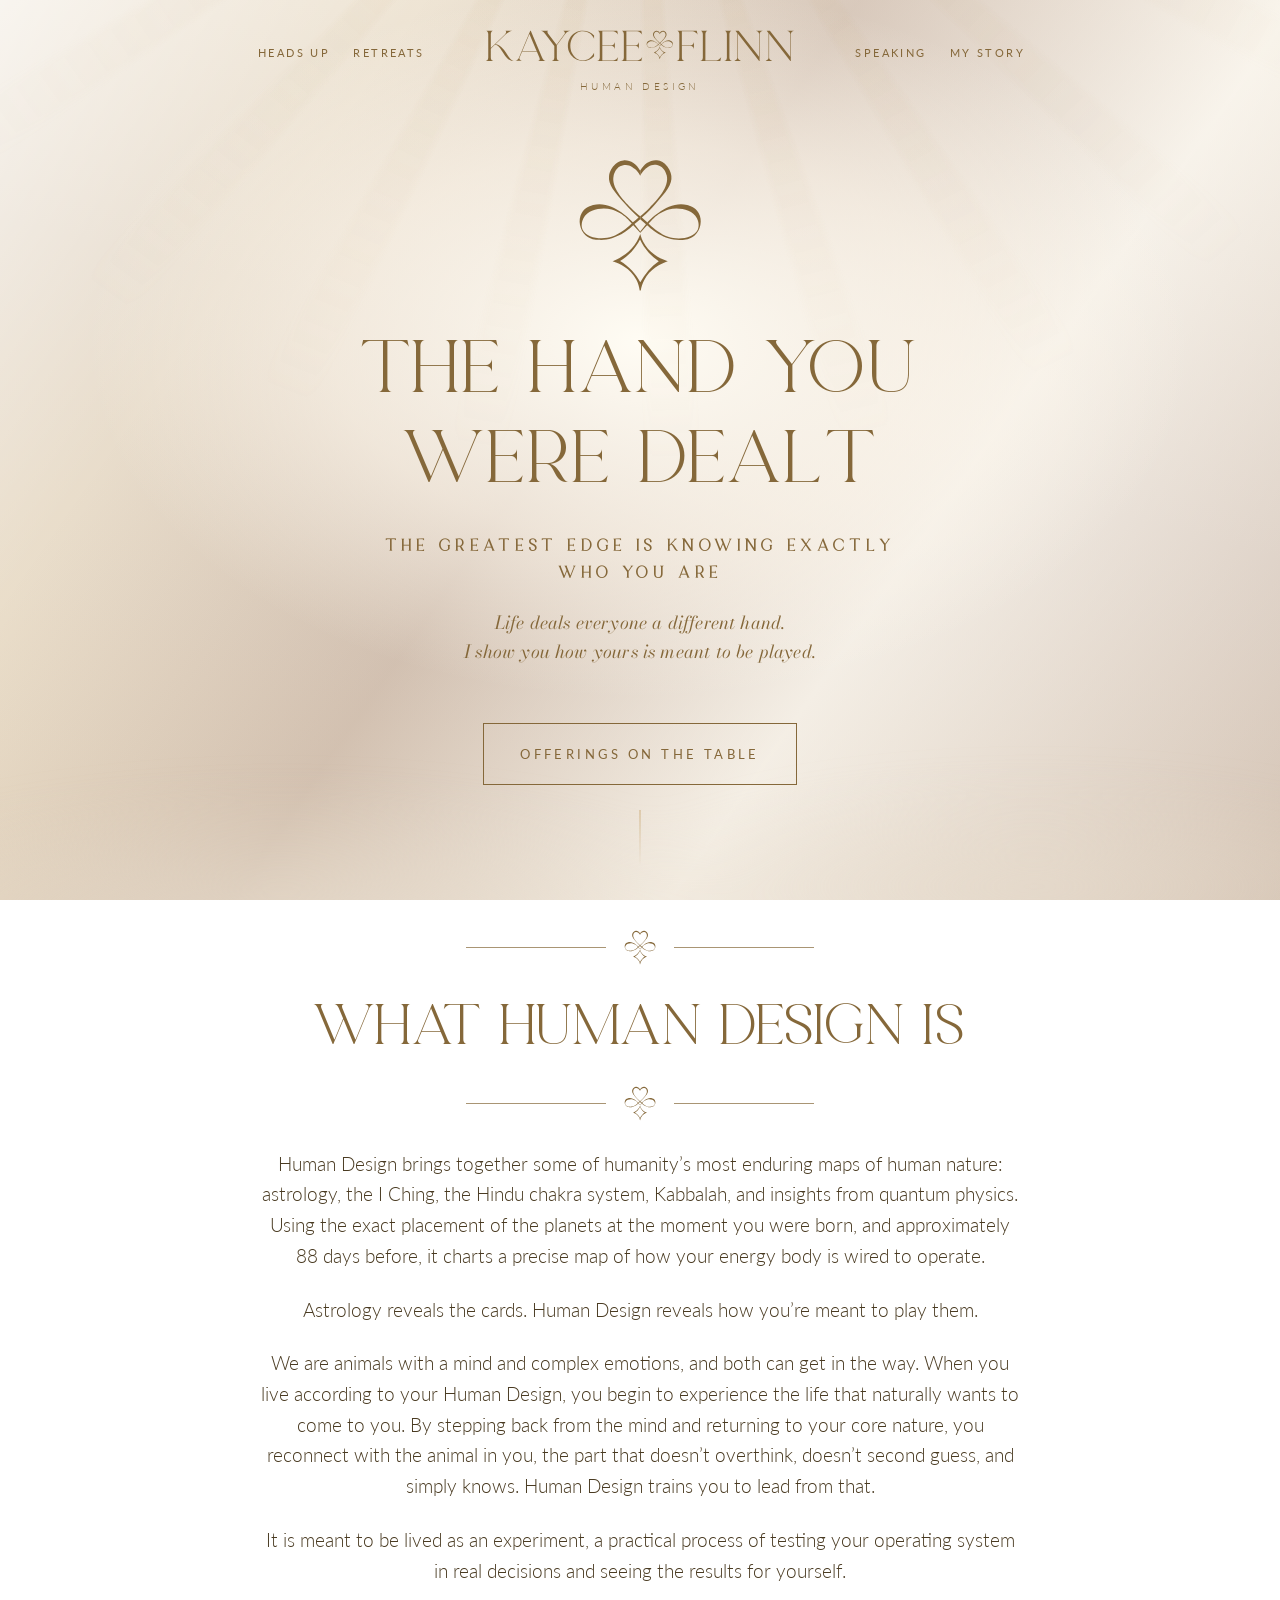
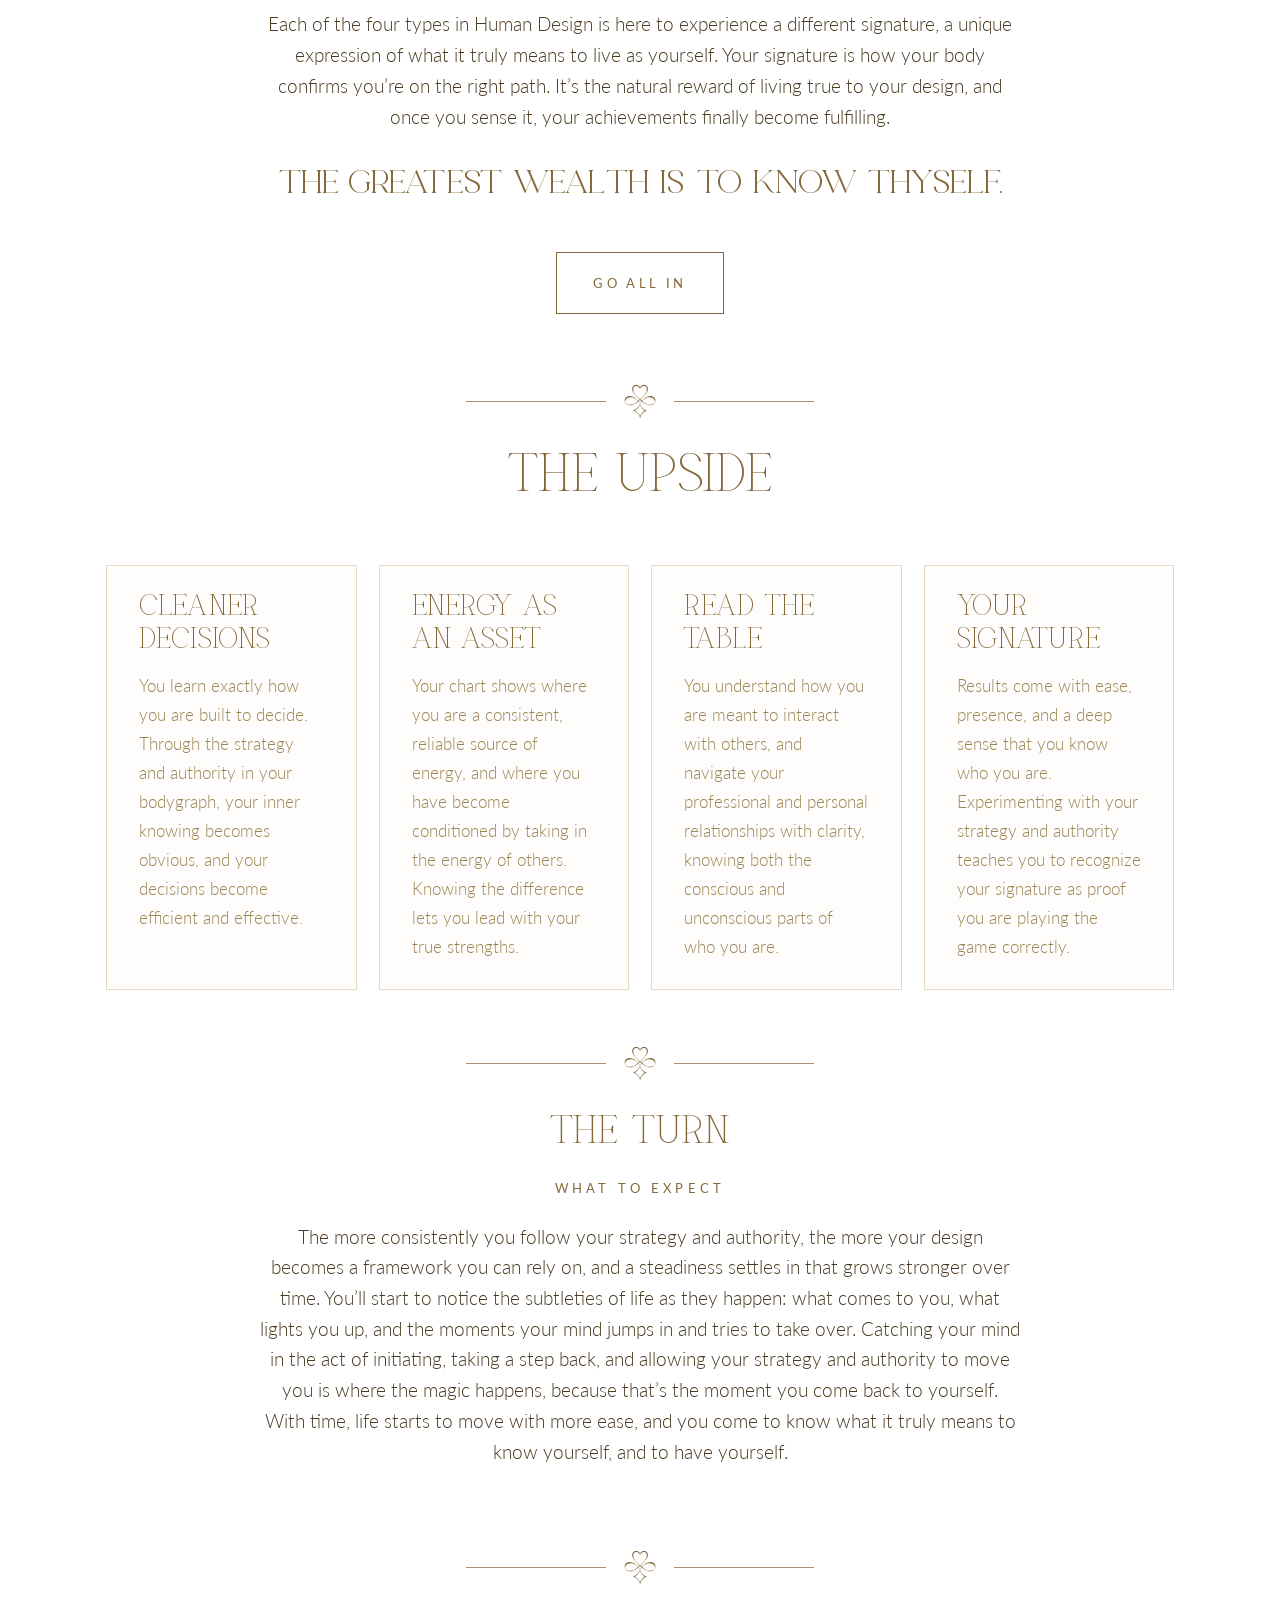
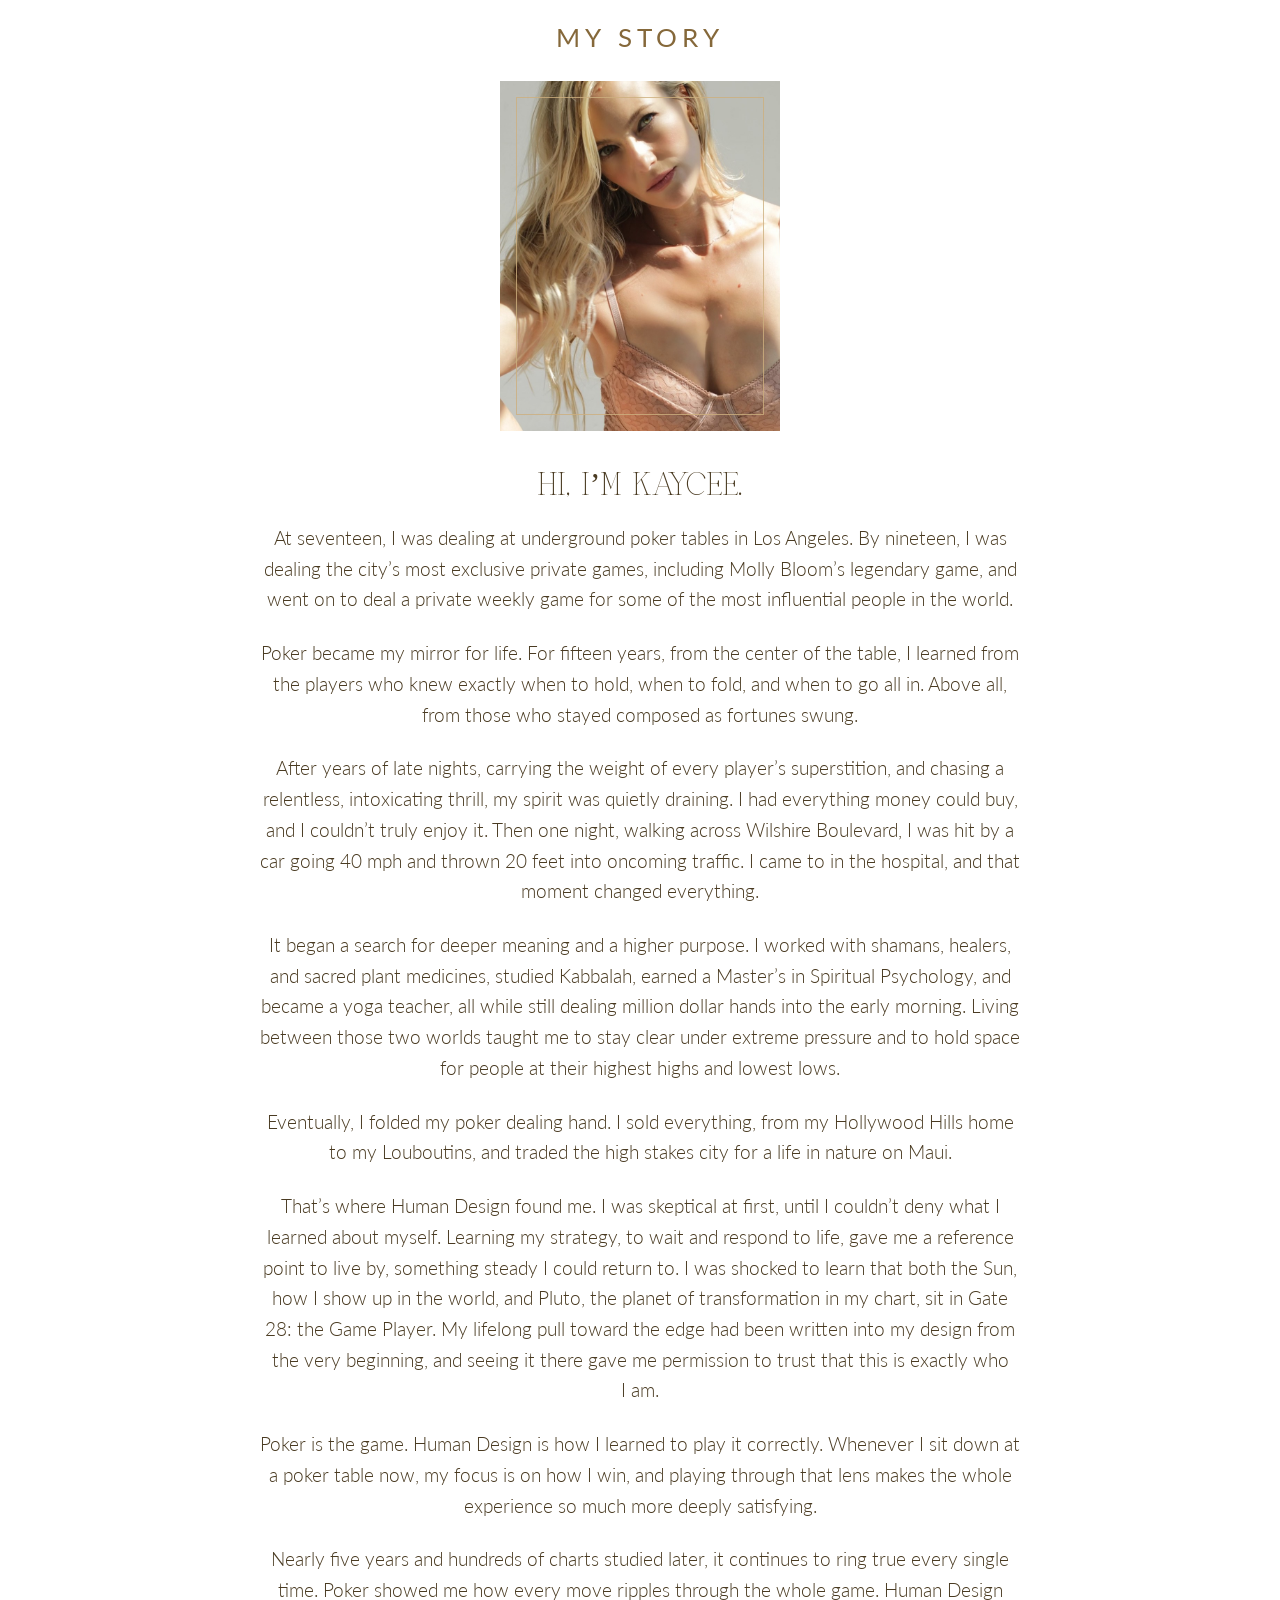
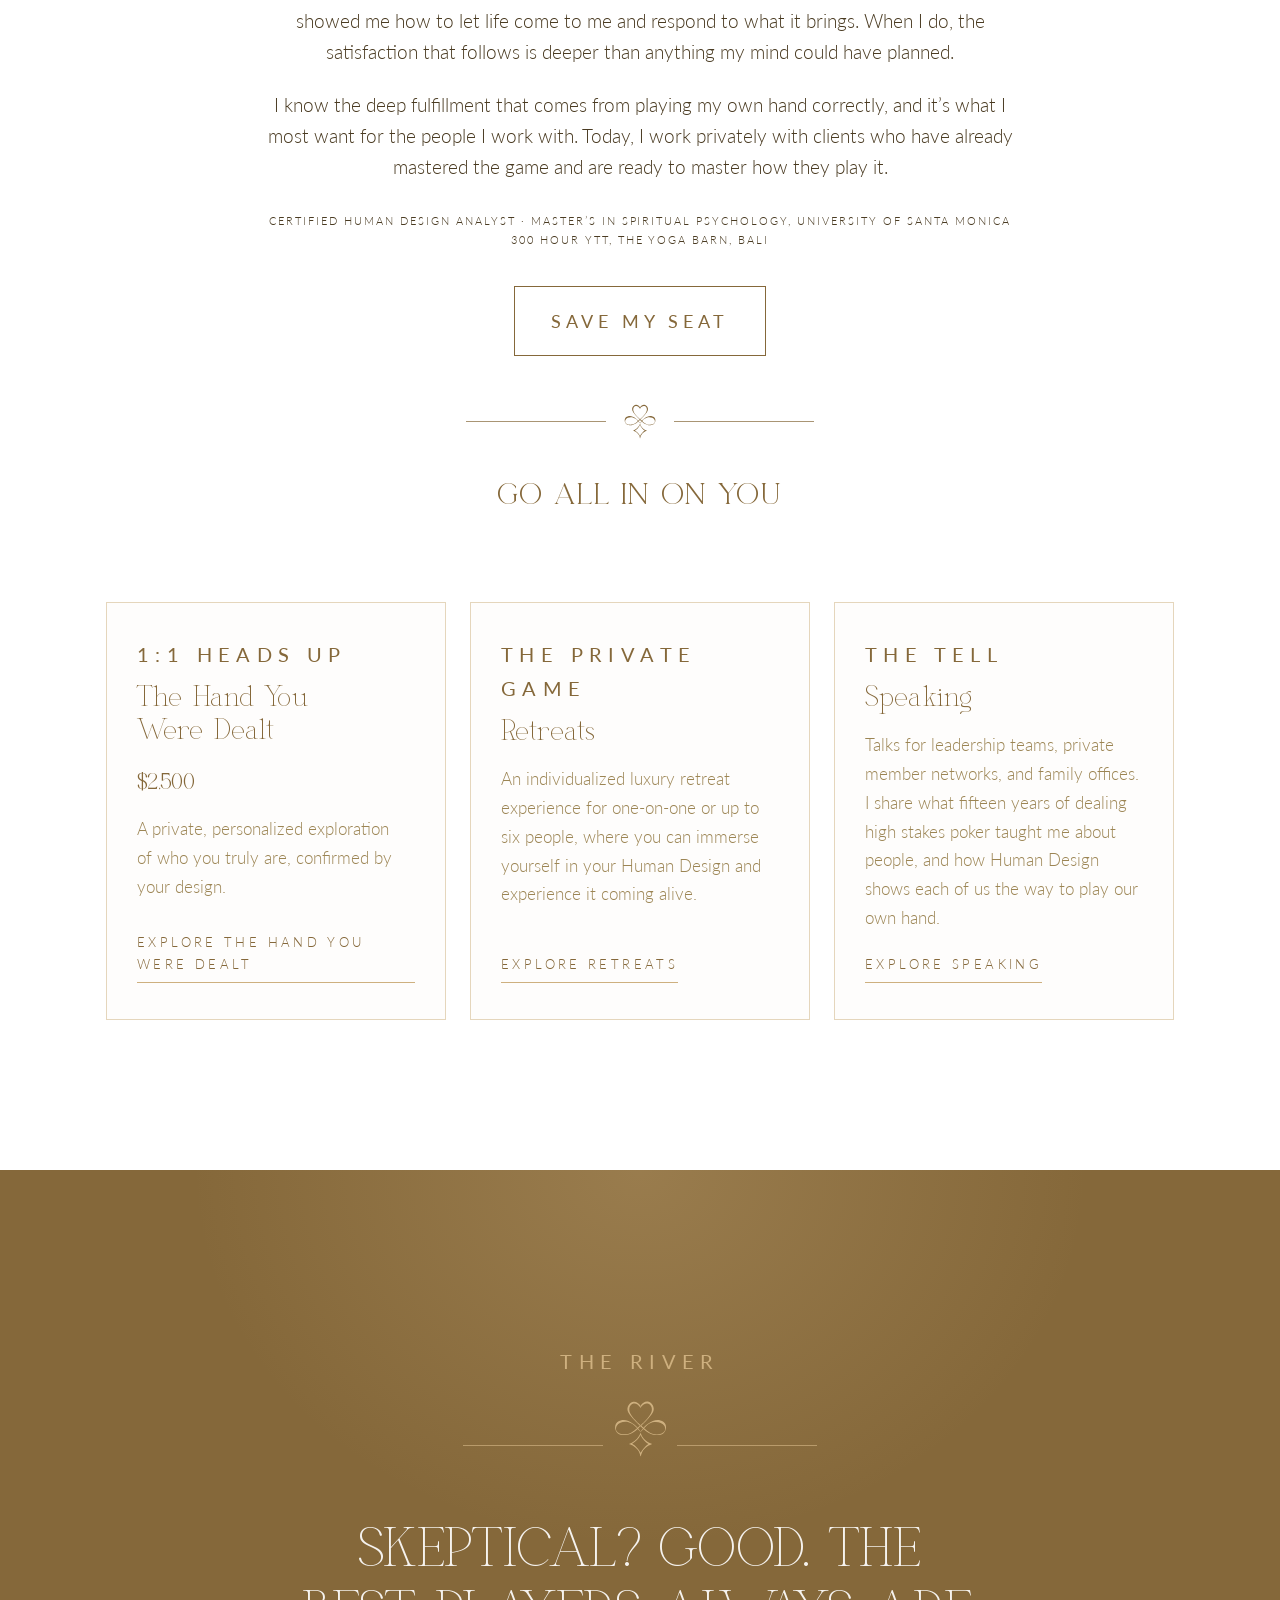
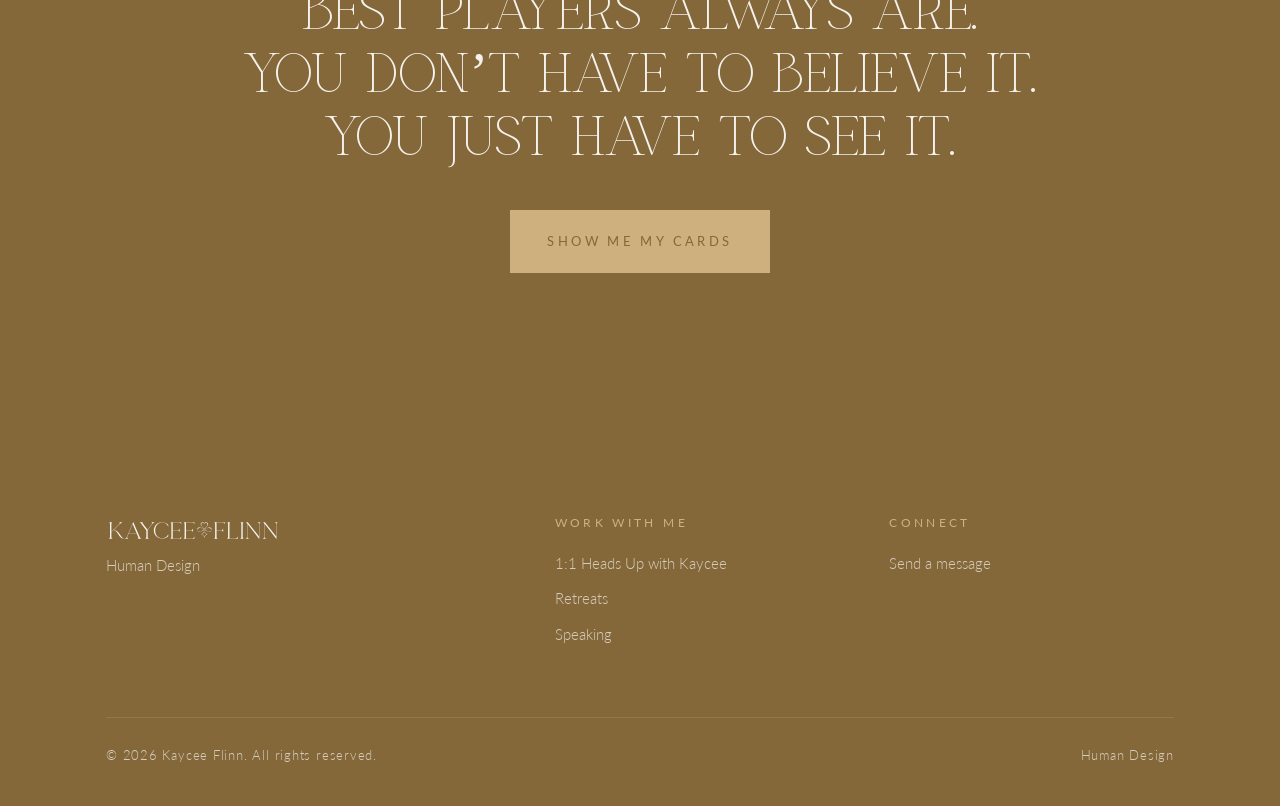
==== index.html @ 3d635aa8 "Change link preview image to beige-gold.jpg Co-Authored-By: Claude Sonnet 5 <noreply@anthropic.com>" ====
<!doctype html>
<html lang="en" class="no-js">
<head>
  <meta charset="utf-8">
  <meta name="viewport" content="width=device-width, initial-scale=1">
  <title>Kaycee Flinn | Human Design</title>
  <meta name="description" content="Fifteen years dealing the highest stakes poker games in the world. Now Kaycee Flinn shows leaders, through Human Design, how they are built to make the decisions that truly fulfill them.">
  <meta property="og:title" content="Kaycee Flinn — Human Design">
  <meta property="og:description" content="Are you ready to learn the hand you’ve been playing blind?">
  <meta property="og:image" content="assets/img/beige-gold.jpg">
  <link rel="icon" href="assets/logo/favicon.svg" type="image/svg+xml">
  <link rel="preconnect" href="https://fonts.googleapis.com">
  <link rel="preconnect" href="https://fonts.gstatic.com" crossorigin>
  <link href="https://fonts.googleapis.com/css2?family=Lato:wght@300;400&family=Bodoni+Moda:ital,wght@1,400..500&display=swap" rel="stylesheet">
  <link rel="stylesheet" href="assets/styles.css">
</head>
<body>

<header class="site-header">
  <div class="wrap">
    <nav class="nav-split left" aria-label="Main">
      <a href="all-in.html">Heads Up</a>
      <a href="retreats.html">Retreats</a>
    </nav>
    <a class="brand" href="index.html" aria-label="Kaycee Flinn — home"><span class="brand-mark" aria-hidden="true"></span><span class="brand-tagline">Human Design</span></a>
    <nav class="nav-split right" aria-label="Secondary">
      <a href="speaking.html">Speaking</a>
      <a href="index.html#about">My Story</a>
    </nav>
    <button class="menu-toggle" aria-label="Menu" aria-expanded="false"><span></span><span></span></button>
    <nav class="mobile-nav" aria-label="Mobile">
      <a href="all-in.html">Heads Up</a>
      <a href="retreats.html">Retreats</a>
      <a href="speaking.html">Speaking</a>
      <a href="index.html#about">My Story</a>
    </nav>
  </div>
</header>

<main>

  <!-- HERO -->
  <section class="hero" aria-label="Introduction">
    <div class="hero-inner">
      <span class="icon-mark" aria-hidden="true" style="margin-top:62px"></span>
      <h1 style="font-size:clamp(38px, 5.8vw, 82px)"><span class="all-in">THE HAND YOU WERE DEALT</span></h1>
      <span class="eyebrow" style="font-size:16px">The Greatest Edge Is Knowing Exactly<br>Who You Are</span>
      <p class="lead" style="font-size:clamp(18px, 1.4vw, 21px)">Life deals everyone a different hand.<br>I show you how yours is meant to be played.</p>
      <div class="btn-row" style="justify-content:center">
        <a class="btn ghost" href="#work-with-me">Offerings on the Table</a>
      </div>
    </div>
    <div class="scroll-cue" aria-hidden="true"></div>
  </section>

  <!-- WHAT HUMAN DESIGN IS -->
  <section class="section" style="padding-top:30px;padding-bottom:30px">
    <div class="wrap center">
      <div class="narrow reveal">
        <div class="ornament"><span class="icon-mark" aria-hidden="true"></span></div>
        <h2 style="font-family:var(--font-logo);color:var(--gold-deep);text-transform:uppercase">What Human Design Is</h2>
        <div class="ornament ornament-wide" style="margin:28px auto"><span class="icon-mark" aria-hidden="true"></span></div>
        <p class="lead" style="color:#4a3b22">Human Design brings together some of humanity’s most enduring maps of human nature: astrology, the I Ching, the Hindu chakra system, Kabbalah, and insights from quantum physics. Using the exact placement of the planets at the moment you were born, and approximately 88 days before, it charts a precise map of how your energy body is wired to operate.</p>
        <p class="lead" style="color:#4a3b22">Astrology reveals the cards. Human Design reveals how you’re meant to play them.</p>
        <p class="lead" style="color:#4a3b22">We are animals with a mind and complex emotions, and both can get in the way. When you live according to your Human Design, you begin to experience the life that naturally wants to come to you. By stepping back from the mind and returning to your core nature, you reconnect with the animal in you, the part that doesn’t overthink, doesn’t second guess, and simply knows. Human Design trains you to lead from that.</p>
        <p class="lead" style="color:#4a3b22">It is meant to be lived as an experiment, a practical process of testing your operating system in real decisions and seeing the results for yourself.</p>
        <p class="lead" style="color:#4a3b22">Each of the four types in Human Design is here to experience a different signature, a unique expression of what it truly means to live as yourself. Your signature is how your body confirms you’re on the right path. It’s the natural reward of living true to your design, and once you sense it, your achievements finally become fulfilling.</p>
        <p style="font-family:var(--font-logo);color:var(--gold-deep);text-transform:uppercase;font-size:clamp(22px, 2.6vw, 34px)">The greatest wealth is to know Thyself.</p>
        <div class="btn-row" style="justify-content:center"><a class="btn" href="contact.html" data-book style="background:transparent;border-color:var(--gold-deep);color:var(--gold-deep)">GO ALL IN</a></div>
      </div>
    </div>
  </section>

  <!-- WHAT CHANGES -->
  <section class="section" style="padding-top:40px;padding-bottom:30px">
    <div class="wrap">
      <div class="center">
        <div class="narrow reveal">
          <div class="ornament ornament-wide"><span class="icon-mark" aria-hidden="true"></span></div>
          <h2 style="text-transform:uppercase;font-size:clamp(36px, 4.2vw, 58px)">The upside</h2>
        </div>
      </div>

      <div class="cards">
        <article class="card reveal">
          <h3>Cleaner decisions</h3>
          <p>You learn exactly how you are built to decide. Through the strategy and authority in your bodygraph, your inner knowing becomes obvious, and your decisions become efficient and effective.</p>
        </article>
        <article class="card reveal d1">
          <h3>Energy as an asset</h3>
          <p>Your chart shows where you are a consistent, reliable source of energy, and where you have become conditioned by taking in the energy of others. Knowing the difference lets you lead with your true strengths.</p>
        </article>
        <article class="card reveal d2">
          <h3>Read the table</h3>
          <p>You understand how you are meant to interact with others, and navigate your professional and personal relationships with clarity, knowing both the conscious and unconscious parts of who you are.</p>
        </article>
        <article class="card reveal d3">
          <h3>Your signature</h3>
          <p>Results come with ease, presence, and a deep sense that you know who you are. Experimenting with your strategy and authority teaches you to recognize your signature as proof you are playing the game correctly.</p>
        </article>
      </div>

      <div class="wrap center" style="margin-top:56px">
        <div class="narrow reveal">
          <div class="ornament"><span class="icon-mark" aria-hidden="true"></span></div>
          <h2 style="text-transform:uppercase;font-size:clamp(28px, 3.2vw, 44px)">The Turn</h2>
          <span class="eyebrow" style="display:block;font-size:13px">What to expect</span>
          <p class="lead" style="color:#4a3b22">The more consistently you follow your strategy and authority, the more your design becomes a framework you can rely on, and a steadiness settles in that grows stronger over time. You’ll start to notice the subtleties of life as they happen: what comes to you, what lights you up, and the moments your mind jumps in and tries to take over. Catching your mind in the act of initiating, taking a step back, and allowing your strategy and authority to move you is where the magic happens, because that’s the moment you come back to yourself. With time, life starts to move with more ease, and you come to know what it truly means to know yourself, and to have yourself.</p>
        </div>
      </div>
    </div>
  </section>

  <!-- MY STORY -->
  <section class="section" id="about" style="padding-top:30px;padding-bottom:0">
    <div class="wrap">
      <div class="center reveal">
        <div class="ornament"><span class="icon-mark" aria-hidden="true"></span></div>
        <span class="eyebrow">My story</span>
      </div>
    </div>
    <div class="wrap center">
      <figure class="frame portrait outline reveal" style="max-width:280px;margin:0 auto 40px">
        <img src="assets/img/kaycee-photo.jpg" alt="Kaycee Flinn" loading="lazy" style="object-position:50% 45%">
      </figure>
      <div class="narrow reveal d1" style="margin:0 auto">
        <h2 style="text-transform:uppercase;font-size:clamp(22px, 2.6vw, 32px)">Hi, I’m Kaycee.</h2>
        <p class="lead">At seventeen, I was dealing at underground poker tables in Los Angeles. By nineteen, I was dealing the city’s most exclusive private games, including Molly Bloom’s legendary game, and went on to deal a private weekly game for some of the most influential people in the world.</p>
        <p>Poker became my mirror for life. For fifteen years, from the center of the table, I learned from the players who knew exactly when to hold, when to fold, and when to go all in. Above all, from those who stayed composed as fortunes swung.</p>
        <p>After years of late nights, carrying the weight of every player’s superstition, and chasing a relentless, intoxicating thrill, my spirit was quietly draining. I had everything money could buy, and I couldn’t truly enjoy it. Then one night, walking across Wilshire Boulevard, I was hit by a car going 40 mph and thrown 20 feet into oncoming traffic. I came to in the hospital, and that moment changed everything.</p>
        <p>It began a search for deeper meaning and a higher purpose. I worked with shamans, healers, and sacred plant medicines, studied Kabbalah, earned a Master’s in Spiritual Psychology, and became a yoga teacher, all while still dealing million dollar hands into the early morning. Living between those two worlds taught me to stay clear under extreme pressure and to hold space for people at their highest highs and lowest lows.</p>
        <p>Eventually, I folded my poker dealing hand. I sold everything, from my Hollywood Hills home to my Louboutins, and traded the high stakes city for a life in nature on Maui.</p>
        <p>That’s where Human Design found me. I was skeptical at first, until I couldn’t deny what I learned about myself. Learning my strategy, to wait and respond to life, gave me a reference point to live by, something steady I could return to. I was shocked to learn that both the Sun, how I show up in the world, and Pluto, the planet of transformation in my chart, sit in Gate 28: the Game Player. My lifelong pull toward the edge had been written into my design from the very beginning, and seeing it there gave me permission to trust that this is exactly who I am.</p>
        <p>Poker is the game. Human Design is how I learned to play it correctly. Whenever I sit down at a poker table now, my focus is on how I win, and playing through that lens makes the whole experience so much more deeply satisfying.</p>
        <p>Nearly five years and hundreds of charts studied later, it continues to ring true every single time. Poker showed me how every move ripples through the whole game. Human Design showed me how to let life come to me and respond to what it brings. When I do, the satisfaction that follows is deeper than anything my mind could have planned.</p>
        <p>I know the deep fulfillment that comes from playing my own hand correctly, and it’s what I most want for the people I work with. Today, I work privately with clients who have already mastered the game and are ready to master how they play it.</p>
        <p class="credentials">Certified Human Design Analyst · Master’s in Spiritual Psychology, University of Santa Monica<br>300 Hour YTT, The Yoga Barn, Bali</p>
        <div class="btn-row"><a class="btn ghost" href="all-in.html#investment" style="font-size:18px">SAVE MY SEAT</a></div>
      </div>
    </div>
  </section>

  <!-- OFFERS -->
  <section class="section" id="work-with-me" style="padding-top:48px">
    <div class="wrap center">
      <div class="narrow reveal">
        <div class="ornament"><span class="icon-mark" aria-hidden="true"></span></div>
        <span class="eyebrow" style="font-size:30px;font-weight:400;font-family:var(--font-logo);letter-spacing:.04em">Go all in on you</span>
      </div>
      <div class="offers" style="text-align:left">
        <a class="offer reveal" href="all-in.html">
          <div class="offer-body">
            <span class="eyebrow">1:1 Heads Up</span>
            <h3>The Hand You Were Dealt</h3>
            <span style="display:block;margin-bottom:14px;font-family:var(--font-logo);font-size:22px;color:var(--gold-deep)">$2,500</span>
            <p style="margin-bottom:14px">A private, personalized exploration of who you truly are, confirmed by your design.</p>
            <span class="text-link">Explore The Hand You Were Dealt</span>
          </div>
        </a>
        <a class="offer reveal d1" href="retreats.html">
          <div class="offer-body">
            <span class="eyebrow">The Private Game</span>
            <h3>Retreats</h3>
            <p>An individualized luxury retreat experience for one-on-one or up to six people, where you can immerse yourself in your Human Design and experience it coming alive.</p>
            <span class="text-link">Explore Retreats</span>
          </div>
        </a>
        <a class="offer reveal d2" href="speaking.html">
          <div class="offer-body">
            <span class="eyebrow">The Tell</span>
            <h3>Speaking</h3>
            <p>Talks for leadership teams, private member networks, and family offices. I share what fifteen years of dealing high stakes poker taught me about people, and how Human Design shows each of us the way to play our own hand.</p>
            <span class="text-link">Explore Speaking</span>
          </div>
        </a>
      </div>
    </div>
  </section>

  <!-- FINAL CTA -->
  <section class="final-cta on-dark">
    <div class="wrap">
      <span class="eyebrow" style="display:block;font-size:20px;margin-top:-16px">The River</span>
      <div class="ornament" style="margin-top:20px;gap:10px;color:var(--gold)"><span class="icon-mark" aria-hidden="true"></span></div>
      <h2 style="text-transform:uppercase">Skeptical? Good. The best players always are.<br>You don’t have to believe it. You just have to see it.</h2>
      <div class="btn-row"><a class="btn gold" href="contact.html" data-book>SHOW ME MY CARDS</a></div>
    </div>
  </section>

</main>

<footer class="site-footer">
  <div class="wrap">
    <div class="footer-top">
      <div class="footer-brand">
        <img src="assets/logo/horizontal-ivory.svg" alt="Kaycee Flinn">
        <p>Human Design</p>
      </div>
      <div>
        <h4>Work with me</h4>
        <ul>
          <li><a href="all-in.html">1:1 Heads Up with Kaycee</a></li>
          <li><a href="retreats.html">Retreats</a></li>
          <li><a href="speaking.html">Speaking</a></li>
        </ul>
      </div>
      <div>
        <h4>Connect</h4>
        <ul>
          <li><a href="contact.html#enquire">Send a message</a></li>
        </ul>
      </div>
    </div>
    <div class="footer-bottom">
      <span>© <span data-year>2026</span> Kaycee Flinn. All rights reserved.</span>
      <span>Human Design</span>
    </div>
  </div>
</footer>

<script src="assets/main.js"></script>
</body>
</html>
---- assets/styles.css ----
/* ==========================================================================
   Kaycee Flinn — Human Design
   Brand: Visual Branding 2026 (Legacy Creative)
   ========================================================================== */

@font-face {
  font-family: "Triklen Care";
  src: url("fonts/TriklenCare.ttf") format("truetype");
  font-display: swap;
}
@font-face {
  font-family: "Qariga";
  src: url("fonts/Qariga.ttf") format("truetype");
  font-display: swap;
}


:root {
  /* Brand palette */
  --burgundy: #85683a;
  --burgundy-soft: #a08750;
  --cloud: #fefdfc;
  --ivory: #f5f2ee;
  --beige: #e7dccd;
  --gold: #ceb07f;
  --gold-deep: #85683a; /* darker gold for text on light grounds (contrast) */
  --ink: #85683a;       /* gold, used for all default body text */
  --ink-soft: #9c8554;

  --font-display: "Qariga", "Cormorant Garamond", Georgia, serif;
  --font-logo: "Triklen Care", "Cormorant Garamond", Georgia, serif;
  --font-body: "Gill Sans", "Gill Sans MT", "Lato", "Helvetica Neue", Arial, sans-serif;

  --max: 1180px;
  --gutter: clamp(20px, 5vw, 56px);
  --section: clamp(80px, 12vw, 150px);
  --ease: cubic-bezier(.22, .61, .36, 1);
}

*, *::before, *::after { box-sizing: border-box; }
html { scroll-behavior: smooth; }
section[id] { scroll-margin-top: 70px; }
body {
  margin: 0;
  background:
    linear-gradient(125deg, rgba(255,255,255,.65) 0%, rgba(255,255,255,0) 22%, rgba(66,15,21,.14) 45%, rgba(255,255,255,.5) 68%, rgba(66,15,21,.12) 100%),
    linear-gradient(195deg, #f4ebda 0%, var(--beige) 45%, #ecdfc8 100%);
  background-attachment: fixed;
  color: var(--ink);
  font-family: var(--font-body);
  font-size: clamp(17px, 1.15vw, 19px);
  line-height: 1.7;
  font-weight: 300;
  -webkit-font-smoothing: antialiased;
  text-rendering: optimizeLegibility;
}
img, svg { display: block; max-width: 100%; }
a { color: inherit; }
::selection { background: var(--gold); color: var(--burgundy); }

/* ---------- Type ---------- */
h1, h2, h3 {
  font-family: var(--font-display);
  font-weight: 400;
  line-height: 1.12;
  margin: 0 0 .5em;
  letter-spacing: .005em;
  text-wrap: balance;
}
h1 { font-size: clamp(42px, 6.4vw, 92px); }
h2 { font-size: clamp(34px, 4.4vw, 62px); }
h3 { font-size: clamp(25px, 2.3vw, 32px); }
p { margin: 0 0 1.2em; text-wrap: pretty; }
.lead { font-size: clamp(19px, 1.5vw, 23px); line-height: 1.6; color: var(--ink-soft); }
.eyebrow {
  display: inline-block;
  font-family: var(--font-body);
  font-weight: 400;
  font-size: 13px;
  letter-spacing: .32em;
  text-transform: uppercase;
  color: var(--gold-deep);
  margin-bottom: 22px;
}
.on-dark .eyebrow { color: var(--gold); }
.hero .eyebrow-sub { display: block; font-size: 10px; letter-spacing: .28em; margin: -24px 0 26px; }
em.gold, .gold-text { color: var(--gold-deep); font-style: normal; }
.on-dark em.gold { color: var(--gold); }

/* ---------- Layout ---------- */
.wrap { width: 100%; max-width: var(--max); margin: 0 auto; padding: 0 var(--gutter); }
.narrow { max-width: 760px; }
.section { padding: var(--section) 0; position: relative; }
.center { text-align: center; }
.center .narrow { margin-left: auto; margin-right: auto; }
.bg-ivory { background: linear-gradient(125deg, rgba(255,255,255,.65) 0%, rgba(255,255,255,0) 22%, rgba(66,15,21,.14) 45%, rgba(255,255,255,.5) 68%, rgba(66,15,21,.12) 100%), var(--ivory); }
.bg-beige { background: linear-gradient(125deg, rgba(255,255,255,.65) 0%, rgba(255,255,255,0) 22%, rgba(66,15,21,.14) 45%, rgba(255,255,255,.5) 68%, rgba(66,15,21,.12) 100%), var(--beige); }
.bg-burgundy { background: linear-gradient(125deg, rgba(255,255,255,.16) 0%, rgba(255,255,255,0) 22%, rgba(0,0,0,.24) 45%, rgba(255,255,255,.12) 68%, rgba(0,0,0,.2) 100%), var(--burgundy); color: var(--ivory); }
.on-dark .lead, .bg-burgundy .lead { color: rgba(245, 242, 238, .78); }

.split { display: grid; grid-template-columns: 1fr 1fr; gap: clamp(40px, 7vw, 110px); align-items: center; }
.split.reverse > :first-child { order: 2; }
@media (max-width: 860px) {
  .split { grid-template-columns: 1fr; }
  .split.reverse > :first-child { order: 0; }
}

/* ---------- Ornaments ---------- */
.ornament { display: flex; align-items: center; justify-content: center; gap: 18px; color: var(--gold-deep); margin: 0 auto 30px; }
.ornament::before, .ornament::after { content: ""; height: 1px; width: 140px; background: currentColor; opacity: .7; }
.ornament-wide::before, .ornament-wide::after { width: 140px; }
.ornament img, .ornament svg { width: 26px; height: auto; }
.ornament .icon-mark { margin-left: 0; margin-right: 0; }
.ornament-full { width: 100vw; position: relative; left: 50%; right: 50%; margin-left: -50vw; margin-right: -50vw; gap: 0; }
.ornament-full::before, .ornament-full::after { width: 50%; }
#work-with-me .eyebrow { font-size: 20px; }
#about .eyebrow { font-size: 26px; letter-spacing: .2em; }
.rule { width: 72px; height: 1px; background: var(--gold); border: 0; margin: 28px 0; }
.center .rule { margin-left: auto; margin-right: auto; }

/* Icon from the logo system, recoloured via CSS mask */
.icon-mark {
  display: inline-block;
  width: 32px; aspect-ratio: 820 / 890;
  background: currentColor;
  -webkit-mask: url("logo/icon.svg") center / contain no-repeat;
          mask: url("logo/icon.svg") center / contain no-repeat;
}

/* ---------- Buttons ---------- */
.btn {
  display: inline-flex; align-items: center; justify-content: center; gap: 12px;
  font-family: var(--font-body);
  font-size: 13px; font-weight: 400;
  letter-spacing: .26em; text-transform: uppercase;
  text-decoration: none;
  padding: 19px 36px;
  border: 1px solid var(--burgundy);
  background: var(--burgundy); color: var(--ivory);
  transition: background .4s var(--ease), color .4s var(--ease), border-color .4s var(--ease);
  cursor: pointer;
}
.btn:hover { background: transparent; color: var(--burgundy); }
.btn.ghost { background: transparent; color: var(--burgundy); }
.btn.ghost:hover { background: var(--burgundy); color: var(--ivory); }
.btn.gold { background: var(--gold); border-color: var(--gold); color: var(--burgundy); }
.btn.gold:hover { background: transparent; color: var(--gold); }
.btn.ghost-light { background: transparent; border-color: rgba(206, 176, 127, .7); color: var(--ivory); }
.btn.ghost-light:hover { background: var(--gold); color: var(--burgundy); border-color: var(--gold); }
.btn-row { display: flex; flex-wrap: wrap; gap: 14px; margin-top: 36px; }
.center .btn-row { justify-content: center; }
.text-link {
  font-size: 13px; letter-spacing: .26em; text-transform: uppercase;
  text-decoration: none; color: var(--burgundy);
  border-bottom: 1px solid var(--gold); padding-bottom: 6px;
  transition: color .3s, border-color .3s;
}
.text-link:hover { color: var(--gold-deep); }
.on-dark .text-link { color: var(--ivory); }

/* ---------- Header ---------- */
.site-header {
  position: fixed; inset: 0 0 auto 0; z-index: 50;
  transition: background .5s var(--ease), box-shadow .5s var(--ease), padding .5s var(--ease);
  padding: 14px 0;
}
.site-header.scrolled {
  background: rgba(254, 253, 252, .94);
  -webkit-backdrop-filter: blur(10px); backdrop-filter: blur(10px);
  box-shadow: 0 1px 0 rgba(66, 15, 21, .08);
  padding: 10px 0;
}
.site-header .wrap { display: grid; grid-template-columns: 1fr auto 1fr; align-items: center; gap: 24px; }
.brand { grid-column: 2; justify-self: center; display: flex; flex-direction: column; align-items: center; gap: 4px; color: var(--gold-deep); text-decoration: none; line-height: normal; }
.brand-mark {
  display: block;
  height: 62px; width: auto; aspect-ratio: 1355.1 / 263.7;
  margin-top: 0px;
  background: currentColor;
  -webkit-mask: url("logo/horizontal.svg") center / contain no-repeat;
          mask: url("logo/horizontal.svg") center / contain no-repeat;
  filter:
    drop-shadow(-0.5px -0.5px 0.3px rgba(255, 250, 240, .9))
    drop-shadow(0.6px 1px 0.6px rgba(66, 15, 21, .3));
}
.brand-tagline { font-family: var(--font-body); font-size: 10px; letter-spacing: .34em; text-transform: uppercase; color: inherit; }
.brand img { display: block; height: 62px; width: auto; }
.nav-split { display: flex; align-items: center; gap: clamp(12px, 1.8vw, 28px); }
.nav-split.left { grid-column: 1; justify-self: end; margin-right: 32px; }
.nav-split.right { grid-column: 3; justify-self: start; margin-left: 32px; }
.nav-split a {
  font-size: 11px; letter-spacing: .22em; text-transform: uppercase;
  font-weight: 400;
  text-decoration: none; color: var(--ink); position: relative; padding: 6px 0;
  white-space: nowrap;
}
.nav-split a::after {
  content: ""; position: absolute; left: 0; right: 100%; bottom: 0; height: 1px;
  background: var(--gold); transition: right .4s var(--ease);
}
.nav-split a:hover::after, .nav-split a[aria-current="page"]::after { right: 0; }

.menu-toggle {
  display: none; grid-column: 3; justify-self: end; position: relative; z-index: 2; background: none; border: 0; padding: 10px; margin-right: -10px; cursor: pointer; color: var(--burgundy);
}
.menu-toggle span { display: block; width: 26px; height: 1px; background: currentColor; margin: 7px 0; transition: transform .4s var(--ease), opacity .3s; }
.menu-open .menu-toggle span:nth-child(1) { transform: translateY(4px) rotate(45deg); }
.menu-open .menu-toggle span:nth-child(2) { transform: translateY(-4px) rotate(-45deg); }
.mobile-nav { display: none; }

@media (max-width: 560px) {
  .nav-split { display: none; }
  .menu-toggle { display: block; }
  .mobile-nav {
    display: flex; flex-direction: column; justify-content: center; align-items: center; gap: 30px;
    position: fixed; inset: 0; z-index: 1;
    background: var(--ivory);
    opacity: 0; visibility: hidden; transition: opacity .45s var(--ease), visibility .45s;
  }
  .mobile-nav a {
    font-size: 15px; letter-spacing: .26em; text-transform: uppercase;
    text-decoration: none; color: var(--ink);
  }
  .menu-open .mobile-nav { opacity: 1; visibility: visible; }
  .menu-open { overflow: hidden; }
  .brand-mark { height: 46px; }
  .brand img { height: 46px; }
}

/* ---------- Hero (home) — the curtains open onto morning light ---------- */
.hero {
  position: relative; min-height: 100vh; min-height: 100svh;
  display: grid; place-items: center; text-align: center;
  overflow: hidden; isolation: isolate;
  background:
    radial-gradient(ellipse 60% 55% at 50% 38%, rgba(255, 252, 244, 1) 0%, rgba(255, 249, 238, .6) 40%, transparent 72%),
    linear-gradient(125deg, rgba(255,255,255,.65) 0%, rgba(255,255,255,0) 22%, rgba(66,15,21,.14) 45%, rgba(255,255,255,.5) 68%, rgba(66,15,21,.12) 100%),
    linear-gradient(195deg, #f4ebda 0%, var(--beige) 45%, #ecdfc8 100%);
  padding: 90px 0 110px;
}
/* soft golden rays */
.hero::before {
  content: ""; position: absolute; inset: -20% -10% auto -10%; height: 120%; z-index: -1;
  background: repeating-conic-gradient(from 200deg at 50% -10%, rgba(206, 176, 127, .0) 0deg 5deg, rgba(206, 176, 127, .11) 6deg 9deg, rgba(206, 176, 127, 0) 10deg 15deg);
  -webkit-mask: radial-gradient(ellipse 70% 80% at 50% 0%, #000 0%, transparent 75%);
          mask: radial-gradient(ellipse 70% 80% at 50% 0%, #000 0%, transparent 75%);
  animation: rays 14s ease-in-out infinite alternate;
}
@keyframes rays { from { transform: rotate(-2deg); opacity: .8; } to { transform: rotate(2deg); opacity: 1; } }
/* drifting smoke */
.hero::after {
  content: ""; position: absolute; inset: auto -20% -30% -20%; height: 70%; z-index: -1;
  background:
    radial-gradient(ellipse 40% 30% at 30% 60%, rgba(231, 220, 205, .7), transparent 70%),
    radial-gradient(ellipse 35% 25% at 72% 55%, rgba(231, 220, 205, .55), transparent 70%);
  filter: blur(20px);
  animation: smoke 18s ease-in-out infinite alternate;
}
@keyframes smoke { from { transform: translateX(-3%); } to { transform: translateX(3%); } }

.curtain {
  position: absolute; top: 0; bottom: 0; width: 51%; z-index: 3; pointer-events: none;
  background:
    repeating-linear-gradient(90deg, rgba(0,0,0,.22) 0 2px, transparent 2px 46px, rgba(255,255,255,.05) 46px 52px, transparent 52px 90px),
    linear-gradient(90deg, #2f0a0f, var(--burgundy) 30%, #561820 55%, var(--burgundy) 80%, #2f0a0f);
  animation: 2.4s cubic-bezier(.7, 0, .2, 1) .45s both;
}
.curtain.left { left: 0; transform-origin: left; }
.curtain.right { right: 0; transform-origin: right; }
.curtain.left { animation-name: open-left; }
.curtain.right { animation-name: open-right; }
@keyframes open-left { to { transform: translateX(-100%); visibility: hidden; } }
@keyframes open-right { to { transform: translateX(100%); visibility: hidden; } }
/* the tie-backs left visible at the edges */
.curtain-edge {
  position: absolute; top: 0; bottom: 0; width: clamp(14px, 2.2vw, 34px); z-index: 2;
  background: linear-gradient(90deg, #2f0a0f, var(--burgundy) 60%, #5a1a21);
  box-shadow: 0 0 40px rgba(66, 15, 21, .25);
}
.curtain-edge.left { left: 0; }
.curtain-edge.right { right: 0; transform: scaleX(-1); }

.hero-inner { position: relative; z-index: 1; max-width: 940px; padding: 0 var(--gutter); }
.hero .icon-mark { width: clamp(88px, 10vw, 126px); color: var(--gold-deep); margin: 20px auto 24px; }
.hero h1 { color: var(--burgundy); margin-bottom: 26px; }
.hero h1 .all-in {
  font-family: var(--font-logo); letter-spacing: .04em; color: var(--gold-deep);
}
.hero .eyebrow {
  font-family: var(--font-logo);
}
.hero .eyebrow:not(.eyebrow-sub) { font-weight: 700; }
.hero .lead { max-width: 660px; margin: 0 auto; font-family: "Bodoni Moda", "Cormorant Garamond", Georgia, serif; font-style: italic; font-weight: 400; font-size: clamp(16px, 1.2vw, 19px); letter-spacing: .01em; color: var(--gold-deep); }
.hero .btn-row { margin-top: 56px; }
.hero .btn-row .btn.ghost { color: var(--gold-deep); border-color: var(--gold-deep); }
.hero .btn-row .btn.ghost:hover { background: var(--gold); color: var(--burgundy); border-color: var(--gold); }
.scroll-cue {
  position: absolute; left: 50%; bottom: 34px; transform: translateX(-50%);
  width: 1px; height: 56px; background: linear-gradient(var(--gold), transparent); z-index: 1;
  animation: cue 2.6s ease-in-out infinite;
}
@keyframes cue { 0%, 100% { opacity: .3; transform: translate(-50%, -6px); } 50% { opacity: 1; transform: translate(-50%, 4px); } }

/* ---------- Page hero (inner pages) ---------- */
.page-hero {
  padding: clamp(150px, 18vw, 210px) 0 clamp(70px, 9vw, 110px);
  background:
    radial-gradient(ellipse 55% 70% at 50% 0%, rgba(255, 251, 242, 1), transparent 70%),
    linear-gradient(180deg, #f8f3ea, var(--ivory));
  position: relative; overflow: hidden;
}
.page-hero h1 { color: var(--burgundy); font-size: clamp(42px, 5.6vw, 80px); }
.page-hero .split { align-items: end; }
.page-hero figure { margin: 0; }

/* ---------- Image frames ---------- */
.frame { position: relative; margin: 0; }
.frame img { width: 100%; height: 100%; object-fit: cover; }
.frame.arch { aspect-ratio: 4 / 5; border-radius: 999px 999px 0 0; overflow: hidden; }
.frame.portrait { aspect-ratio: 4 / 5; overflow: hidden; }
.frame.wide { aspect-ratio: 16 / 10; overflow: hidden; }
.frame.outline::after {
  content: ""; position: absolute; inset: 16px; border: 1px solid rgba(206, 176, 127, .8); pointer-events: none; border-radius: inherit;
}
.photo-note {
  position: absolute; left: 50%; bottom: 22px; transform: translateX(-50%);
  font-size: 11px; letter-spacing: .24em; text-transform: uppercase; white-space: nowrap;
  background: rgba(254, 253, 252, .9); color: var(--ink-soft); padding: 8px 14px;
}
.credentials {
  font-size: 11px; letter-spacing: .18em; text-transform: uppercase; color: var(--ink-soft);
  margin-top: 30px;
}
#about p:not(.credentials) { font-size: clamp(19px, 1.5vw, 23px); line-height: 1.6; color: #4a3b22; font-weight: 300; text-transform: none; letter-spacing: normal; }
#about h2, #about .credentials { color: #4a3b22; }

/* ---------- Pain points ---------- */
.feel-list { list-style: none; padding: 0; margin: 40px 0 0; display: grid; gap: 0; }
.feel-list li {
  display: grid; grid-template-columns: 28px 1fr; gap: 18px;
  padding: 22px 0; border-top: 1px solid rgba(66, 15, 21, .12);
}
.feel-list li:last-child { border-bottom: 1px solid rgba(66, 15, 21, .12); }
.feel-list .icon-mark { width: 18px; color: var(--gold); margin-top: 6px; }

/* ---------- Pull quote ---------- */
.pull {
  font-family: var(--font-display);
  font-size: clamp(28px, 3.4vw, 46px); line-height: 1.25;
  color: var(--burgundy); margin: 0; text-wrap: balance;
}
.on-dark .pull { color: var(--ivory); }

/* ---------- Benefit cards ---------- */
.cards { display: grid; grid-template-columns: repeat(4, 1fr); gap: 22px; margin-top: 56px; }
@media (max-width: 1080px) { .cards { grid-template-columns: repeat(2, 1fr); } }
@media (max-width: 580px) { .cards { grid-template-columns: 1fr; } }
.cards.three { grid-template-columns: repeat(3, 1fr); }
@media (max-width: 900px) { .cards.three { grid-template-columns: 1fr; } }
.cards.two { grid-template-columns: repeat(2, 1fr); max-width: 780px; margin-left: auto; margin-right: auto; }
@media (max-width: 700px) { .cards.two { grid-template-columns: 1fr; } }
.card .price { font-family: var(--font-logo); font-size: 34px; color: var(--gold-deep); margin: 0 0 14px; }
.card .btn-row { margin-top: 26px; }
.card {
  background: var(--cloud); padding: 26px 32px 28px; position: relative;
  border: 1px solid rgba(206, 176, 127, .45);
  transition: transform .5s var(--ease), box-shadow .5s var(--ease);
}
.card:hover { transform: translateY(-4px); box-shadow: 0 24px 50px -30px rgba(66, 15, 21, .35); }
.card .num { font-family: var(--font-logo); font-size: 15px; letter-spacing: .2em; color: var(--gold-deep); display: block; margin-bottom: 18px; }
.card h3 { color: var(--burgundy); text-transform: uppercase; margin-top: 0; }
.card p { margin: 0; color: var(--ink-soft); }

/* ---------- Playing cards (x-ray section) ---------- */
.xray { overflow: hidden; }
.xray .split { align-items: center; }
.card-fan { position: relative; height: clamp(300px, 34vw, 430px); }
.pcard {
  position: absolute; left: 50%; top: 50%;
  width: clamp(150px, 16vw, 210px); aspect-ratio: 5 / 7;
  margin-left: calc(clamp(150px, 16vw, 210px) / -2);
  margin-top: calc(clamp(150px, 16vw, 210px) * -0.7);
  background: var(--ivory); border-radius: 12px;
  box-shadow: 0 30px 60px -20px rgba(0, 0, 0, .55);
  display: grid; place-items: center; color: var(--burgundy);
  transition: transform 1.2s var(--ease);
  transform-origin: 50% 120%;
}
.pcard::before { content: ""; position: absolute; inset: 9px; border: 1px solid var(--gold); border-radius: 7px; }
.pcard .icon-mark { width: 44%; }
.pcard .corner { position: absolute; font-family: var(--font-logo); font-size: 18px; color: var(--burgundy); line-height: 1; }
.pcard .corner.tl { top: 18px; left: 18px; }
.pcard .corner.br { bottom: 18px; right: 18px; transform: rotate(180deg); }
.pcard.back {
  background:
    repeating-linear-gradient(45deg, rgba(206,176,127,.18) 0 1px, transparent 1px 12px),
    repeating-linear-gradient(-45deg, rgba(206,176,127,.18) 0 1px, transparent 1px 12px),
    var(--burgundy-soft);
  color: var(--gold);
}
.pcard.back::before { border-color: rgba(206, 176, 127, .8); }
.card-fan .pcard:nth-child(1) { transform: rotate(0); }
.card-fan .pcard:nth-child(2) { transform: rotate(0); }
.card-fan .pcard:nth-child(3) { transform: rotate(0); }
.card-fan.is-visible .pcard:nth-child(1) { transform: rotate(-18deg) translateX(-30px); }
.card-fan.is-visible .pcard:nth-child(2) { transform: rotate(0deg) translateY(-14px); }
.card-fan.is-visible .pcard:nth-child(3) { transform: rotate(18deg) translateX(30px); }

/* ---------- Offer cards ---------- */
.offers { display: grid; grid-template-columns: repeat(3, 1fr); gap: 24px; margin-top: 60px; }
@media (max-width: 960px) { .offers { grid-template-columns: 1fr; max-width: 560px; margin-left: auto; margin-right: auto; } }
.offer {
  display: flex; flex-direction: column; text-decoration: none; color: inherit;
  background: var(--cloud); border: 1px solid rgba(206, 176, 127, .5);
  transition: transform .5s var(--ease), box-shadow .5s var(--ease);
}
.offer:hover { transform: translateY(-6px); box-shadow: 0 30px 60px -36px rgba(66, 15, 21, .5); }
.offer .frame { aspect-ratio: 4 / 3; overflow: hidden; }
.offer .frame img { transition: transform 1.4s var(--ease); }
.offer:hover .frame img { transform: scale(1.05); }
.offer-body { padding: 34px 30px 36px; display: flex; flex-direction: column; flex: 1; }
.offer-body .eyebrow { margin-bottom: 12px; font-size: 11.5px; }
.offer-body h3 { color: var(--burgundy); }
.offer-body p { color: var(--ink-soft); flex: 1; }
.offer-body .text-link { align-self: flex-start; }

/* ---------- Steps ---------- */
.steps { display: grid; gap: 0; margin-top: 50px; }
.step {
  padding: 34px 0;
  border-top: 1px solid rgba(66, 15, 21, .14);
}
.step:last-child { border-bottom: 1px solid rgba(66, 15, 21, .14); }
.step h3 { color: var(--burgundy); margin-bottom: .35em; }
.step p { margin: 0; color: var(--ink-soft); }
.bg-burgundy .step { border-color: rgba(206, 176, 127, .25); }
.bg-burgundy .step::before { color: var(--gold); }
.bg-burgundy .step h3 { color: var(--ivory); }
.bg-burgundy .step p { color: rgba(245, 242, 238, .75); }
@media (max-width: 600px) { .step { grid-template-columns: 1fr; gap: 10px; } }

/* ---------- Checklist ---------- */
.checks { list-style: none; padding: 0; margin: 30px 0 0; }
.checks li { position: relative; padding: 0 0 18px 40px; }
.checks li::before {
  content: ""; position: absolute; left: 0; top: 8px; width: 18px; height: 18px;
  background: var(--gold);
  -webkit-mask: url("logo/icon.svg") center / contain no-repeat; mask: url("logo/icon.svg") center / contain no-repeat;
}
#for-you-if .checks li::before { background: #4a3b22; }

/* ---------- Topics (speaking) ---------- */
.topics { display: grid; grid-template-columns: repeat(3, 1fr); gap: 22px; margin-top: 56px; }
.topic {
  display: flex; flex-direction: column; gap: 18px;
  padding: 44px; background: var(--cloud); border: 1px solid rgba(206, 176, 127, .5);
}
.topic h3 { color: var(--burgundy); margin: 0; text-transform: uppercase; }
.topic p { margin: 0; color: var(--ink-soft); }
@media (max-width: 900px) { .topics { grid-template-columns: 1fr; } }

.chips { display: flex; flex-wrap: wrap; gap: 10px; margin-top: 26px; justify-content: center; }
.chip {
  font-size: 12px; letter-spacing: .2em; text-transform: uppercase;
  padding: 11px 18px; border: 1px solid rgba(206, 176, 127, .7); color: var(--ink);
}
.bg-burgundy .chip { color: var(--ivory); }

/* ---------- FAQ ---------- */
.faq { margin-top: 44px; border-top: 1px solid rgba(66, 15, 21, .14); }
.faq details { border-bottom: 1px solid rgba(66, 15, 21, .14); }
.faq summary {
  list-style: none; cursor: pointer; padding: 28px 50px 28px 0; position: relative;
  font-family: var(--font-display); font-size: clamp(21px, 1.9vw, 26px); color: var(--burgundy);
  text-transform: uppercase;
}
.faq summary::-webkit-details-marker { display: none; }
.faq summary::after {
  content: "+"; position: absolute; right: 6px; top: 50%; transform: translateY(-50%);
  font-family: var(--font-body); font-weight: 300; font-size: 28px; color: var(--gold-deep);
  transition: transform .4s var(--ease);
}
.faq details[open] summary::after { transform: translateY(-50%) rotate(45deg); }
.faq details p { padding: 0 40px 26px 0; margin: 0; color: var(--ink-soft); }

/* ---------- Final CTA ---------- */
.final-cta {
  position: relative; overflow: hidden; text-align: center; color: var(--ivory);
  background: var(--burgundy);
  padding: clamp(110px, 15vw, 190px) 0;
}
.final-cta::before {
  content: ""; position: absolute; inset: 0;
  background: radial-gradient(ellipse 50% 60% at 50% 0%, rgba(206, 176, 127, .28), transparent 70%);
}
.final-cta .wrap { position: relative; }
.final-cta h2 { color: var(--ivory); max-width: 860px; margin: 0 auto 22px; }
.final-cta .icon-mark { width: 54px; color: var(--gold); margin: 0 auto 34px; }
.final-cta .ornament { color: var(--gold); }
.final-cta .ornament .icon-mark { margin-left: 0; margin-right: 0; }
.final-cta .lead { max-width: 600px; margin: 0 auto; }
.final-cta .btn-row { justify-content: center; }

/* ---------- Forms ---------- */
.form { display: grid; gap: 22px; margin-top: 10px; }
.form .row { display: grid; grid-template-columns: 1fr 1fr; gap: 22px; }
@media (max-width: 640px) { .form .row { grid-template-columns: 1fr; } }
.form label { display: grid; gap: 8px; font-size: 12px; letter-spacing: .22em; text-transform: uppercase; color: var(--ink-soft); }
.form input, .form select, .form textarea {
  font: inherit; font-size: 17px; letter-spacing: normal; text-transform: none; color: var(--ink);
  background: var(--cloud); border: 1px solid rgba(66, 15, 21, .2); border-radius: 0;
  padding: 15px 16px; width: 100%;
  transition: border-color .3s, box-shadow .3s;
}
.form textarea { min-height: 150px; resize: vertical; }
.form input:focus, .form select:focus, .form textarea:focus {
  outline: none; border-color: var(--gold-deep); box-shadow: 0 0 0 3px rgba(206, 176, 127, .3);
}
.form .btn { justify-self: start; }
.hp { position: absolute; left: -9999px; }

/* ---------- Footer ---------- */
.site-footer { background: var(--ink); color: rgba(245, 242, 238, .72); padding: 50px 0 40px; font-size: 15px; }
.footer-top { display: grid; grid-template-columns: 1.4fr 1fr 1fr; gap: 50px; align-items: start; }
@media (max-width: 820px) { .footer-top { grid-template-columns: 1fr; gap: 40px; } }
.footer-brand img { height: 34px; width: auto; }
.footer-brand p { margin: 6px 0 0; max-width: 340px; }
.site-footer h4 { font-weight: 400; font-size: 12px; letter-spacing: .28em; text-transform: uppercase; color: var(--gold); margin: 0 0 18px; }
.site-footer ul { list-style: none; padding: 0; margin: 0; display: grid; gap: 10px; }
.site-footer a { text-decoration: none; transition: color .3s; }
.site-footer a:hover { color: var(--gold); }
.footer-bottom {
  margin-top: 70px; padding-top: 26px; border-top: 1px solid rgba(206, 176, 127, .2);
  display: flex; flex-wrap: wrap; justify-content: space-between; gap: 14px; font-size: 13px; letter-spacing: .06em;
}

/* ---------- Reveal on scroll ---------- */
.reveal { opacity: 0; transform: translateY(26px); transition: opacity 1.1s var(--ease), transform 1.1s var(--ease); }
.reveal.is-visible { opacity: 1; transform: none; }
.reveal.d1 { transition-delay: .12s; } .reveal.d2 { transition-delay: .24s; } .reveal.d3 { transition-delay: .36s; }
.no-js .reveal { opacity: 1; transform: none; }

/* hero entrance (after curtains) */
.hero-inner > * { animation: rise 1.4s var(--ease) both; }
.hero-inner > :nth-child(1) { animation-delay: 1.6s; }
.hero-inner > :nth-child(2) { animation-delay: 1.85s; }
.hero-inner > :nth-child(3) { animation-delay: 2.05s; }
.hero-inner > :nth-child(4) { animation-delay: 2.25s; }
.hero-inner > :nth-child(5) { animation-delay: 2.45s; }
@keyframes rise { from { opacity: 0; transform: translateY(18px); } to { opacity: 1; transform: none; } }

@media (prefers-reduced-motion: reduce) {
  *, *::before, *::after { animation: none !important; transition: none !important; }
  .curtain { display: none; }
  .reveal, .hero-inner > * { opacity: 1; transform: none; }
}

.visually-hidden { position: absolute; width: 1px; height: 1px; overflow: hidden; clip: rect(0 0 0 0); white-space: nowrap; }
:focus-visible { outline: 2px solid var(--gold-deep); outline-offset: 3px; }
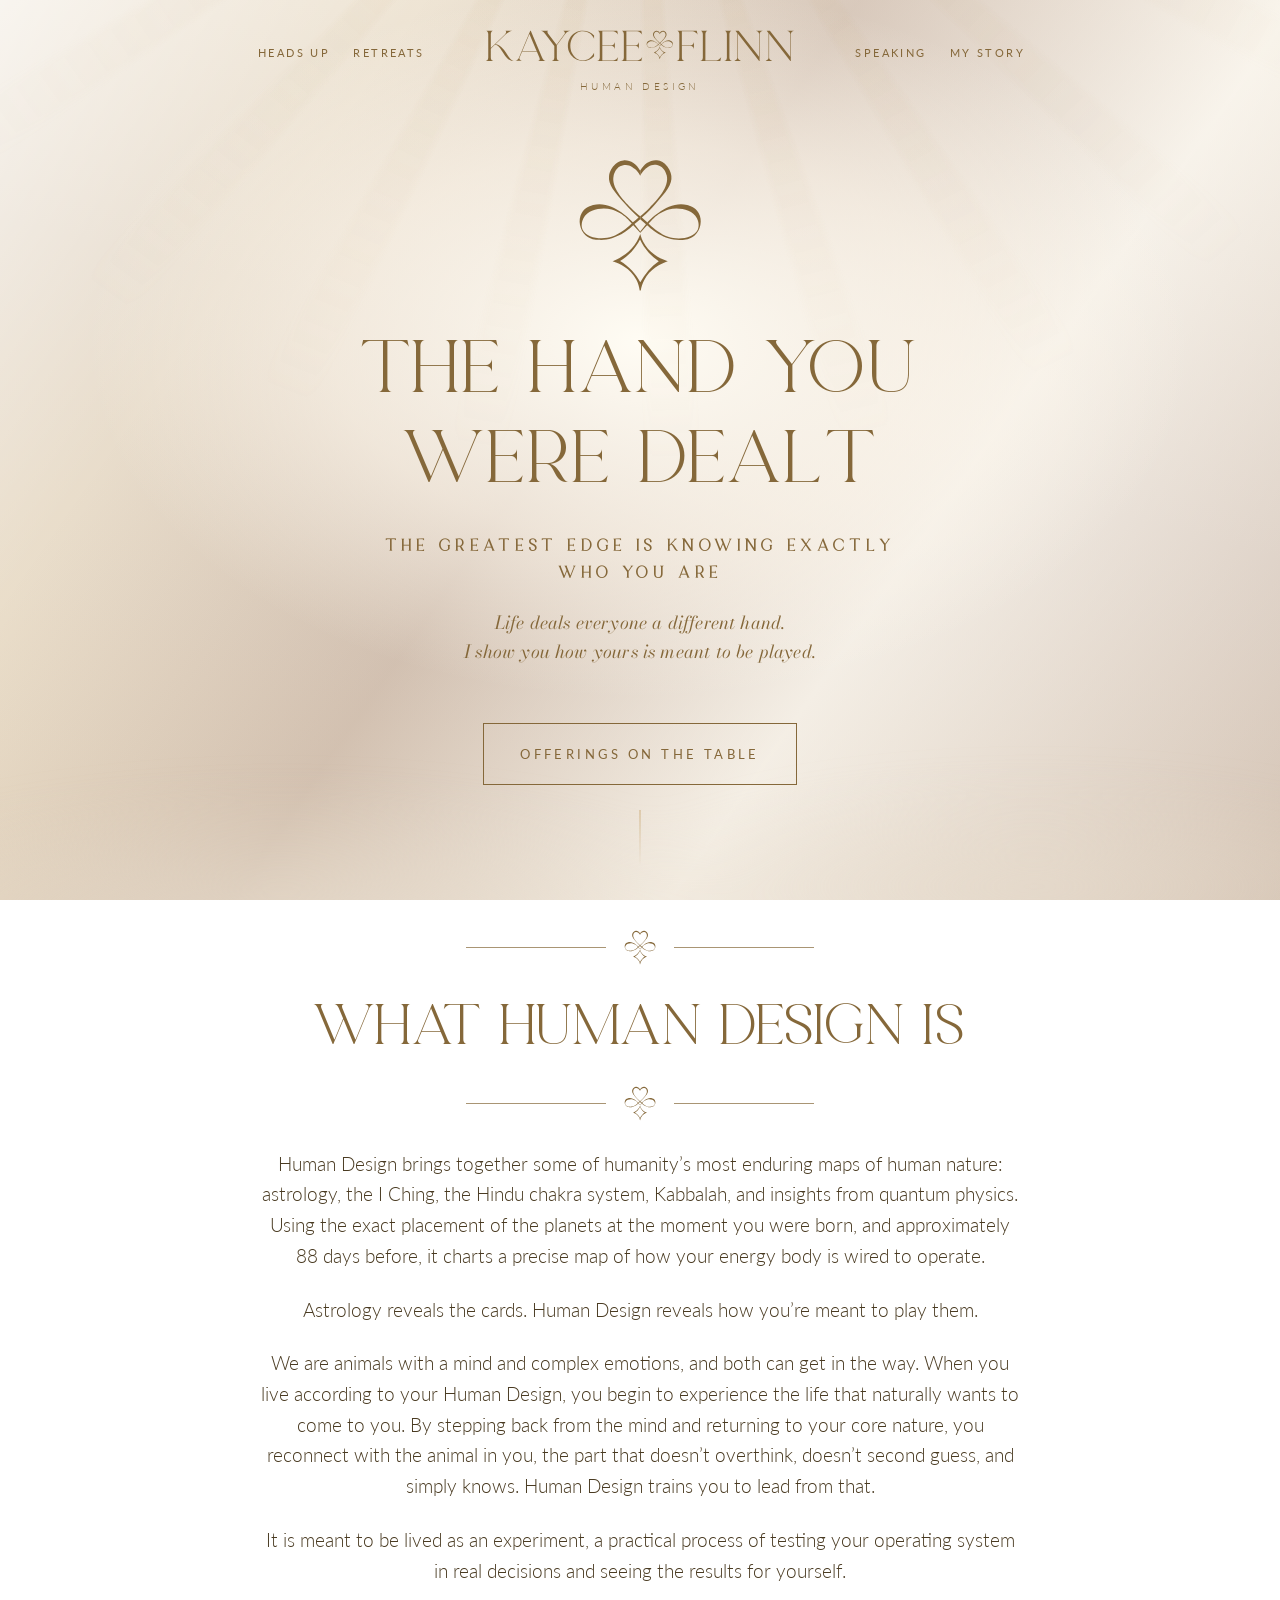
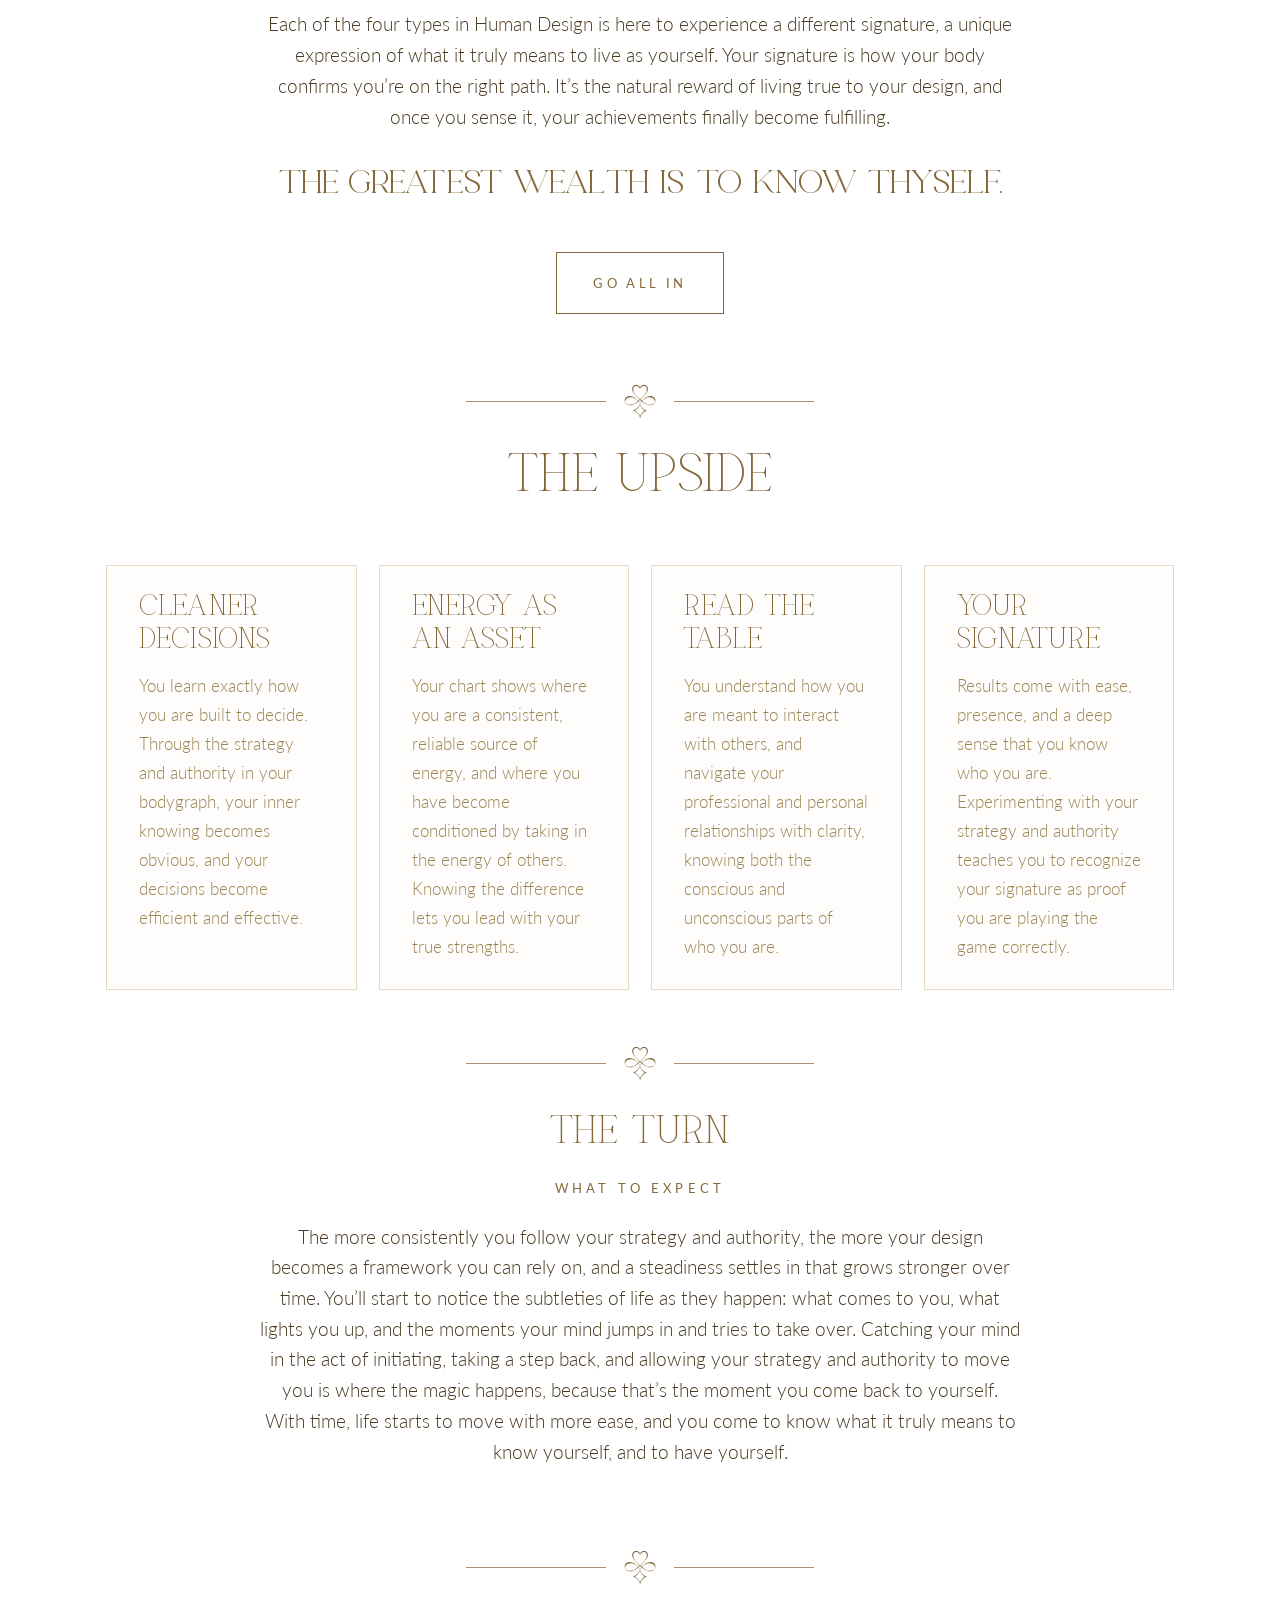
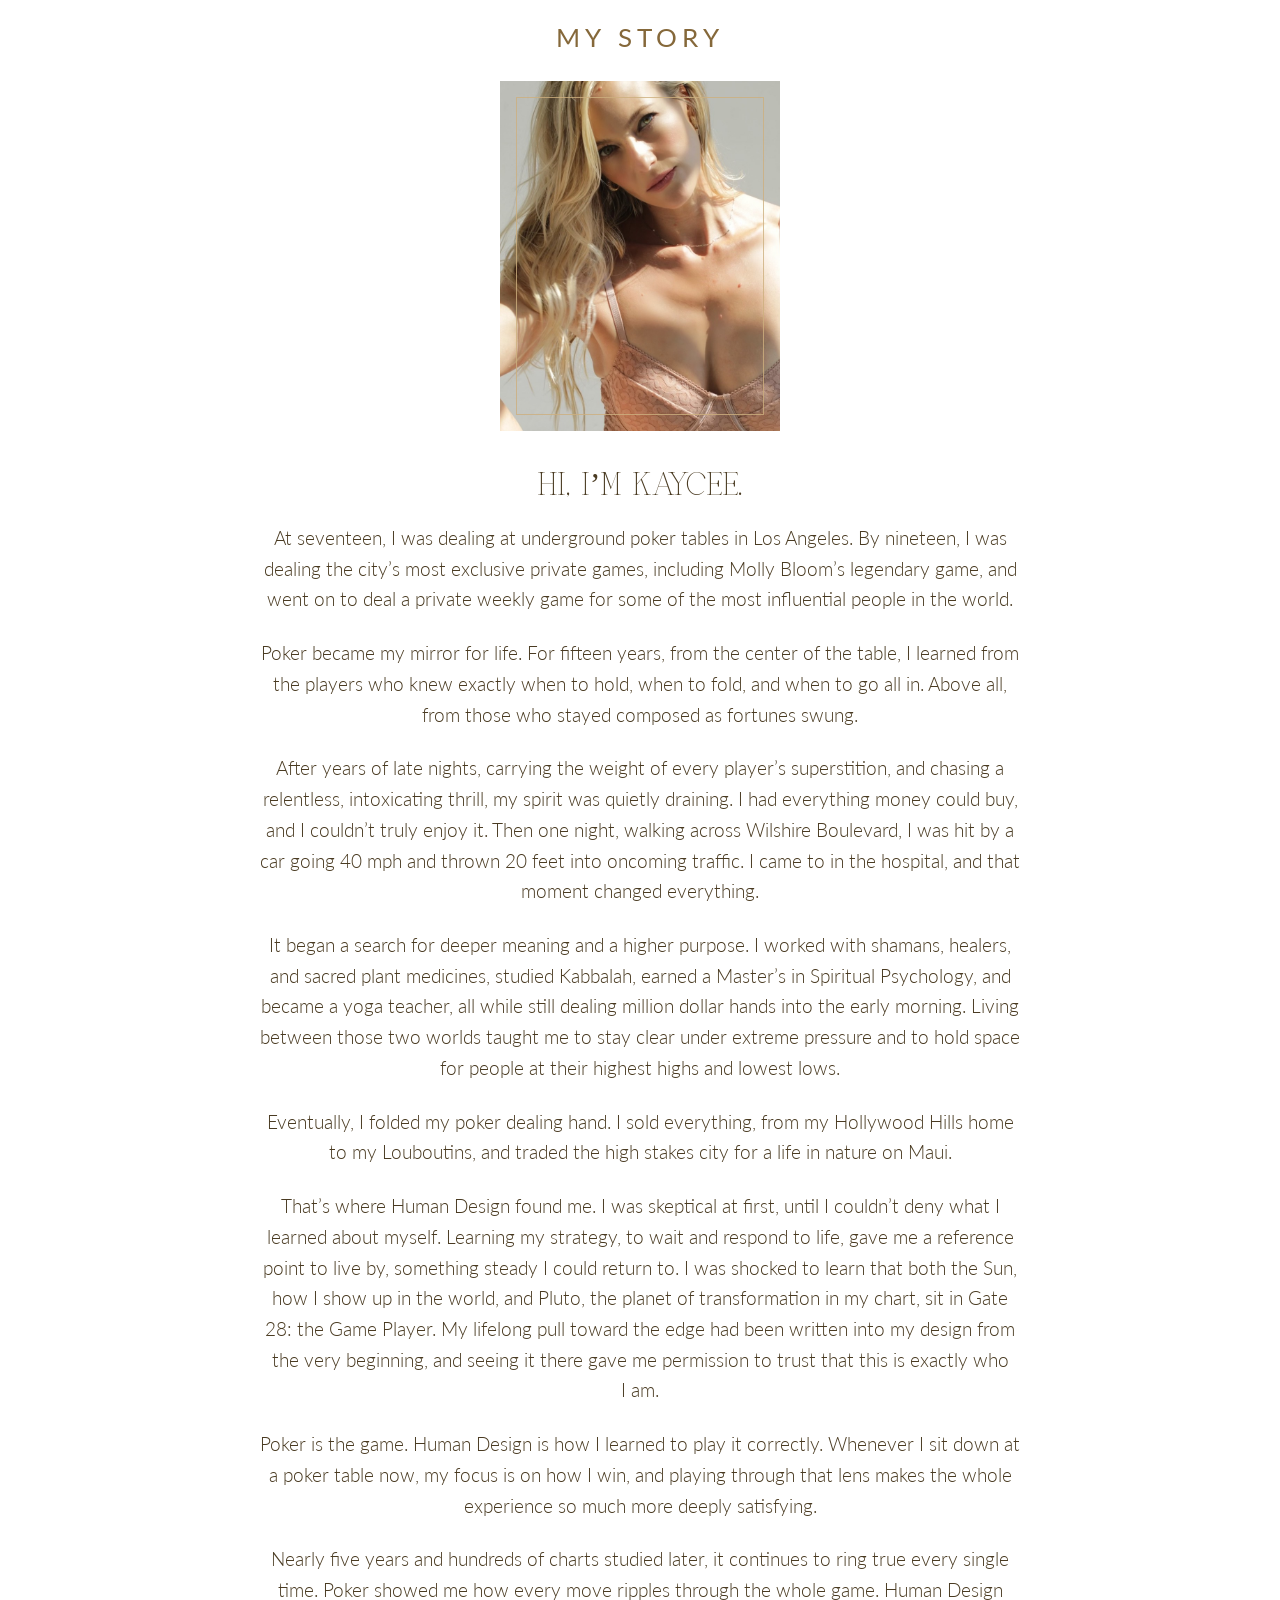
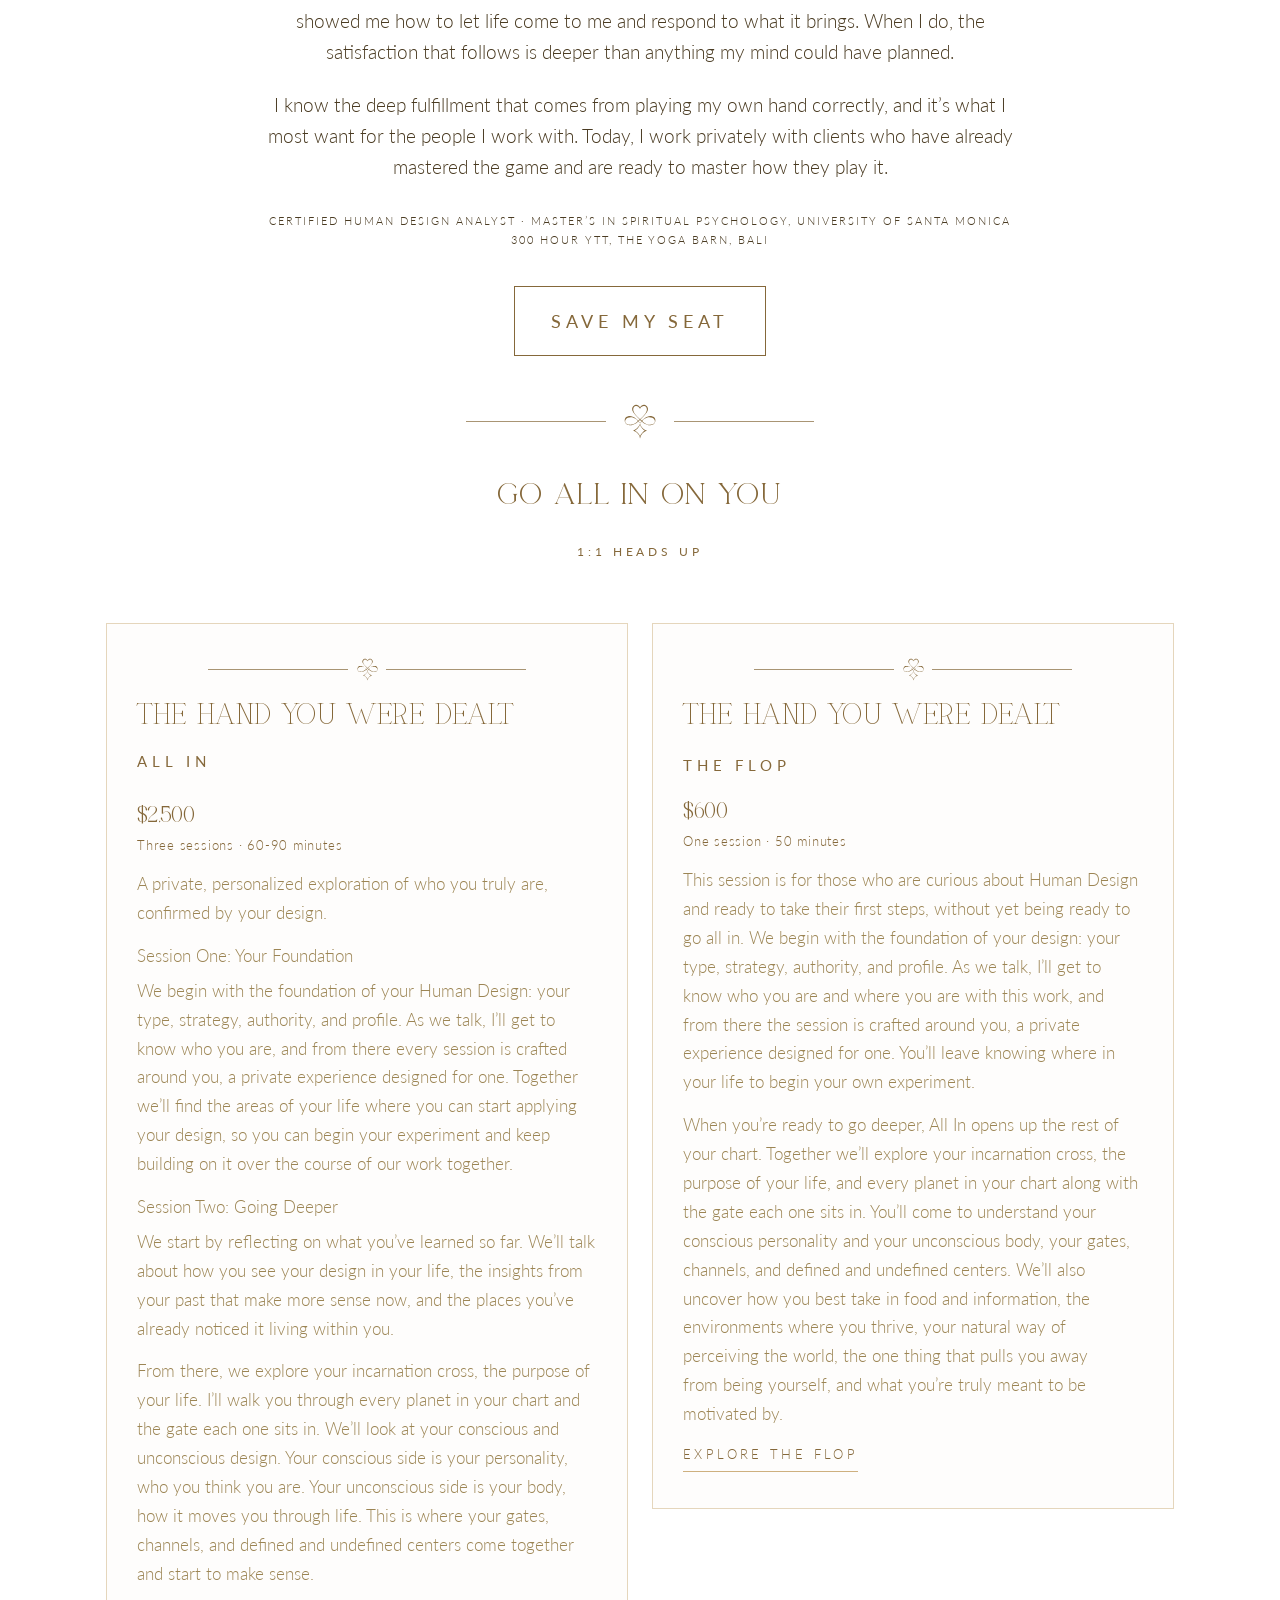
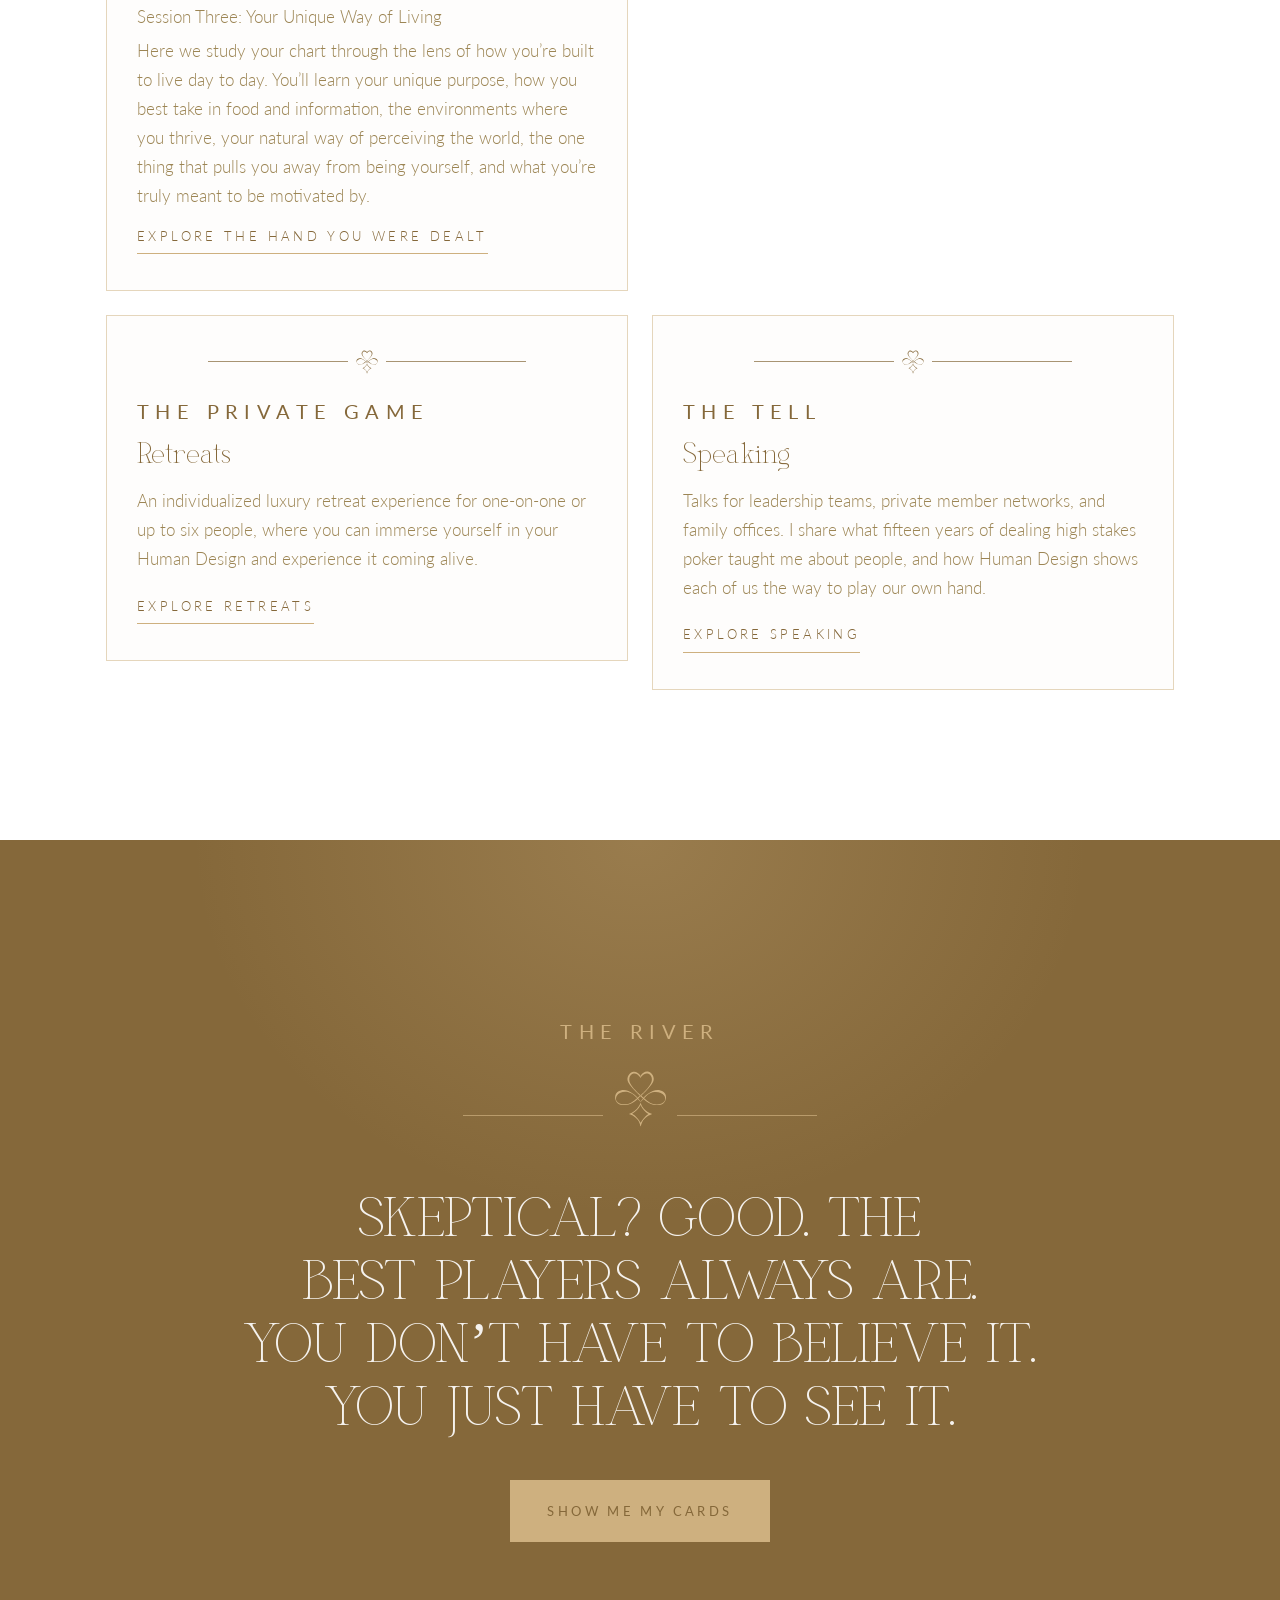
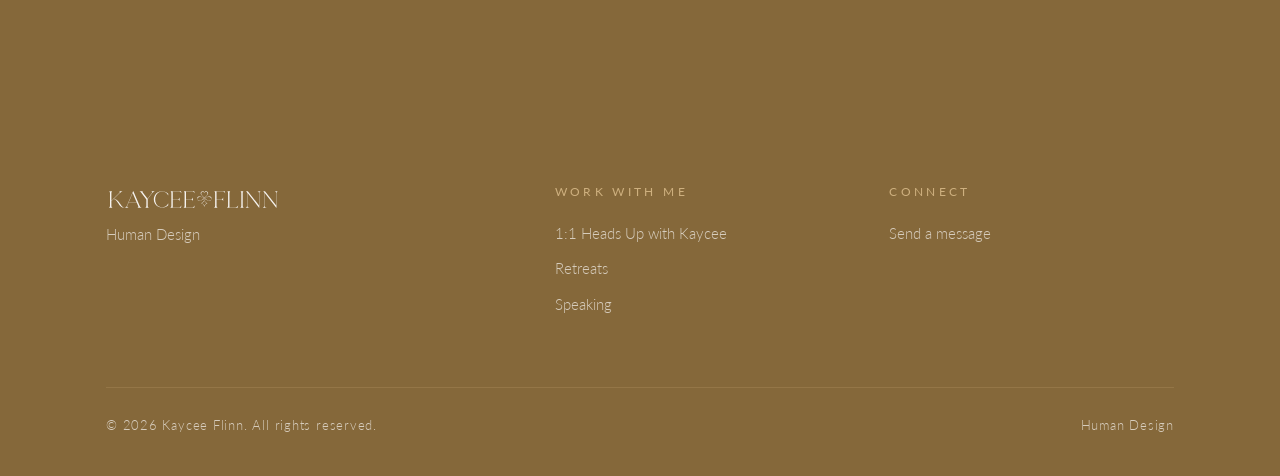
==== commit a83312c9: "Restructure offer cards, add Why Work With Me section, fix mobile menu scroll lock - all-in.html: ad" ====
--- a/index.html
+++ b/index.html
@@ -146,19 +146,42 @@
       <div class="narrow reveal">
         <div class="ornament"><span class="icon-mark" aria-hidden="true"></span></div>
         <span class="eyebrow" style="font-size:30px;font-weight:400;font-family:var(--font-logo);letter-spacing:.04em">Go all in on you</span>
+        <span class="eyebrow" style="display:block;font-size:12px">1:1 Heads Up</span>
       </div>
       <div class="offers" style="text-align:left">
         <a class="offer reveal" href="all-in.html">
           <div class="offer-body">
-            <span class="eyebrow">1:1 Heads Up</span>
-            <h3>The Hand You Were Dealt</h3>
-            <span style="display:block;margin-bottom:14px;font-family:var(--font-logo);font-size:22px;color:var(--gold-deep)">$2,500</span>
+            <div class="ornament" style="gap:8px;margin:0 0 20px"><span class="icon-mark" aria-hidden="true" style="width:22px"></span></div>
+            <h3 style="text-transform:uppercase">The Hand You Were Dealt</h3>
+            <span class="eyebrow" style="display:block;font-size:15px;margin-bottom:22px">All In</span>
+            <span style="display:block;font-family:var(--font-logo);font-size:22px;color:var(--gold-deep)">$2,500</span>
+            <span style="display:block;margin-bottom:14px;font-family:var(--font-body);font-size:13px;letter-spacing:.06em;color:var(--gold-deep)">Three sessions · 60-90 minutes</span>
             <p style="margin-bottom:14px">A private, personalized exploration of who you truly are, confirmed by your design.</p>
+            <p style="margin-bottom:6px">Session One: Your Foundation</p>
+            <p style="margin-bottom:14px">We begin with the foundation of your Human Design: your type, strategy, authority, and profile. As we talk, I’ll get to know who you are, and from there every session is crafted around you, a private experience designed for one. Together we’ll find the areas of your life where you can start applying your design, so you can begin your experiment and keep building on it over the course of our work together.</p>
+            <p style="margin-bottom:6px">Session Two: Going Deeper</p>
+            <p style="margin-bottom:14px">We start by reflecting on what you’ve learned so far. We’ll talk about how you see your design in your life, the insights from your past that make more sense now, and the places you’ve already noticed it living within you.</p>
+            <p style="margin-bottom:14px">From there, we explore your incarnation cross, the purpose of your life. I’ll walk you through every planet in your chart and the gate each one sits in. We’ll look at your conscious and unconscious design. Your conscious side is your personality, who you think you are. Your unconscious side is your body, how it moves you through life. This is where your gates, channels, and defined and undefined centers come together and start to make sense.</p>
+            <p style="margin-bottom:6px">Session Three: Your Unique Way of Living</p>
+            <p style="margin-bottom:14px">Here we study your chart through the lens of how you’re built to live day to day. You’ll learn your unique purpose, how you best take in food and information, the environments where you thrive, your natural way of perceiving the world, the one thing that pulls you away from being yourself, and what you’re truly meant to be motivated by.</p>
             <span class="text-link">Explore The Hand You Were Dealt</span>
           </div>
         </a>
+        <a class="offer reveal d1" href="all-in.html">
+          <div class="offer-body">
+            <div class="ornament" style="gap:8px;margin:0 0 20px"><span class="icon-mark" aria-hidden="true" style="width:22px"></span></div>
+            <h3 style="text-transform:uppercase">The Hand You Were Dealt</h3>
+            <span class="eyebrow" style="display:block;font-size:15px;margin-top:4px;margin-bottom:14px">The Flop</span>
+            <span style="display:block;font-family:var(--font-logo);font-size:22px;color:var(--gold-deep)">$600</span>
+            <span style="display:block;margin-bottom:14px;font-family:var(--font-body);font-size:13px;letter-spacing:.06em;color:var(--gold-deep)">One session · 50 minutes</span>
+            <p style="margin-bottom:14px">This session is for those who are curious about Human Design and ready to take their first steps, without yet being ready to go all in. We begin with the foundation of your design: your type, strategy, authority, and profile. As we talk, I’ll get to know who you are and where you are with this work, and from there the session is crafted around you, a private experience designed for one. You’ll leave knowing where in your life to begin your own experiment.</p>
+            <p style="margin-bottom:14px">When you’re ready to go deeper, All In opens up the rest of your chart. Together we’ll explore your incarnation cross, the purpose of your life, and every planet in your chart along with the gate each one sits in. You’ll come to understand your conscious personality and your unconscious body, your gates, channels, and defined and undefined centers. We’ll also uncover how you best take in food and information, the environments where you thrive, your natural way of perceiving the world, the one thing that pulls you away from being yourself, and what you’re truly meant to be motivated by.</p>
+            <span class="text-link">Explore The Flop</span>
+          </div>
+        </a>
         <a class="offer reveal d1" href="retreats.html">
           <div class="offer-body">
+            <div class="ornament" style="gap:8px;margin:0 0 20px"><span class="icon-mark" aria-hidden="true" style="width:22px"></span></div>
             <span class="eyebrow">The Private Game</span>
             <h3>Retreats</h3>
             <p>An individualized luxury retreat experience for one-on-one or up to six people, where you can immerse yourself in your Human Design and experience it coming alive.</p>
@@ -167,6 +190,7 @@
         </a>
         <a class="offer reveal d2" href="speaking.html">
           <div class="offer-body">
+            <div class="ornament" style="gap:8px;margin:0 0 20px"><span class="icon-mark" aria-hidden="true" style="width:22px"></span></div>
             <span class="eyebrow">The Tell</span>
             <h3>Speaking</h3>
             <p>Talks for leadership teams, private member networks, and family offices. I share what fifteen years of dealing high stakes poker taught me about people, and how Human Design shows each of us the way to play our own hand.</p>
--- a/assets/styles.css
+++ b/assets/styles.css
@@ -222,7 +222,7 @@
     text-decoration: none; color: var(--ink);
   }
   .menu-open .mobile-nav { opacity: 1; visibility: visible; }
-  .menu-open { overflow: hidden; }
+  .menu-open { position: fixed; left: 0; right: 0; overflow: hidden; width: 100%; }
   .brand-mark { height: 46px; }
   .brand img { height: 46px; }
 }
@@ -407,7 +407,7 @@
 .card-fan.is-visible .pcard:nth-child(3) { transform: rotate(18deg) translateX(30px); }
 
 /* ---------- Offer cards ---------- */
-.offers { display: grid; grid-template-columns: repeat(3, 1fr); gap: 24px; margin-top: 60px; }
+.offers { display: grid; grid-template-columns: repeat(2, 1fr); gap: 24px; margin-top: 60px; align-items: start; }
 @media (max-width: 960px) { .offers { grid-template-columns: 1fr; max-width: 560px; margin-left: auto; margin-right: auto; } }
 .offer {
   display: flex; flex-direction: column; text-decoration: none; color: inherit;
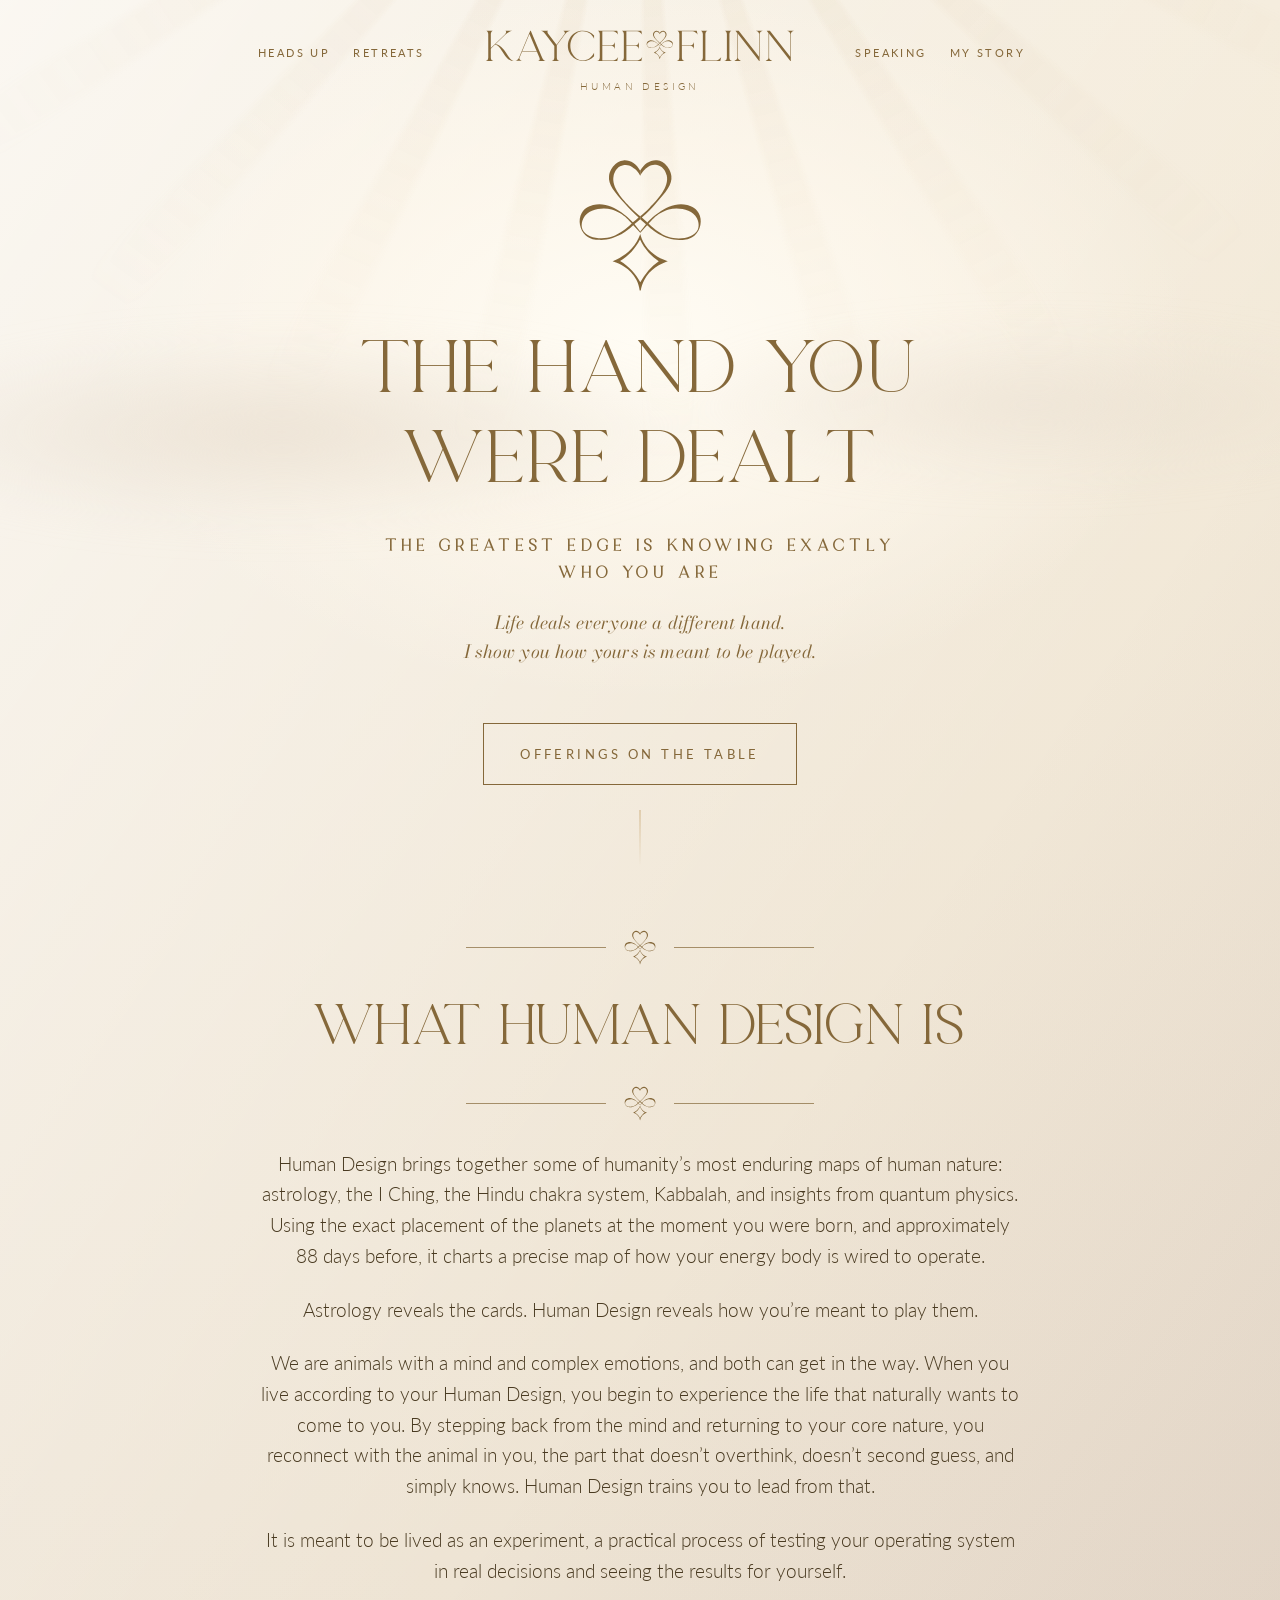
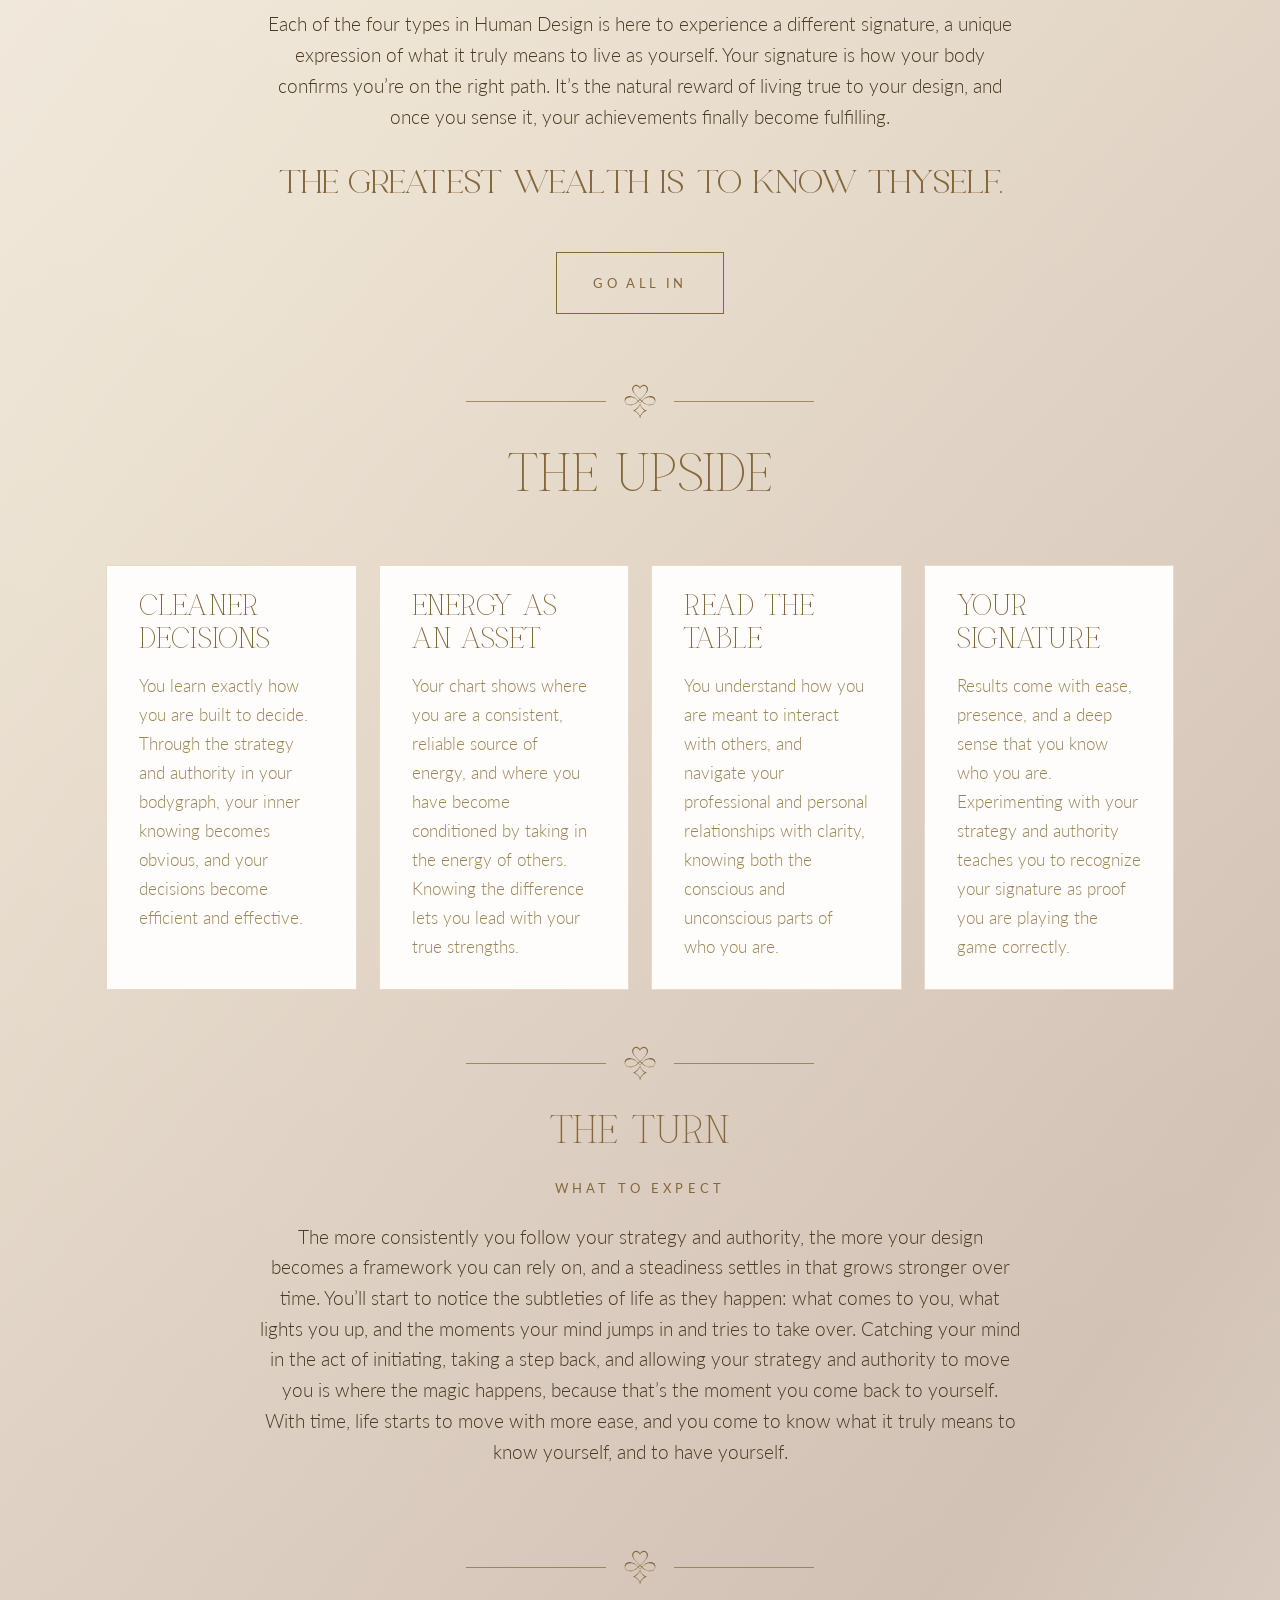
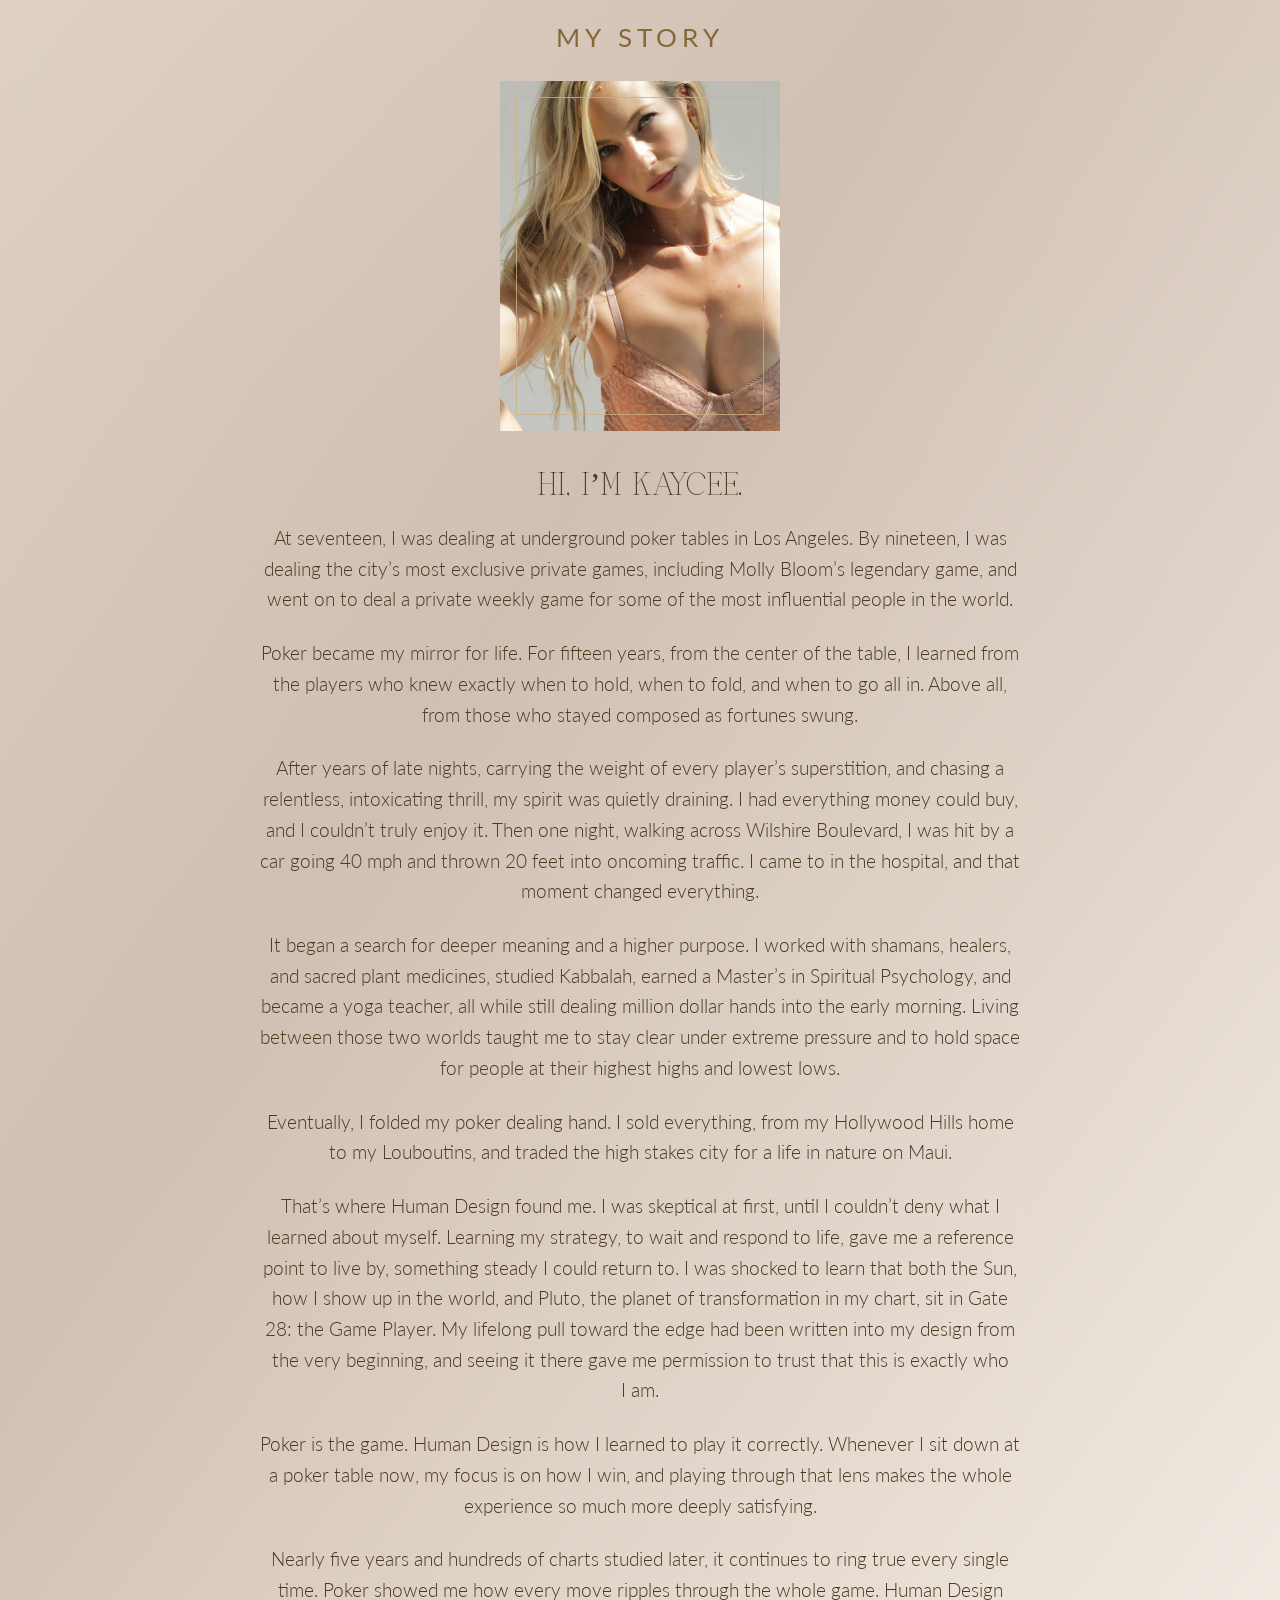
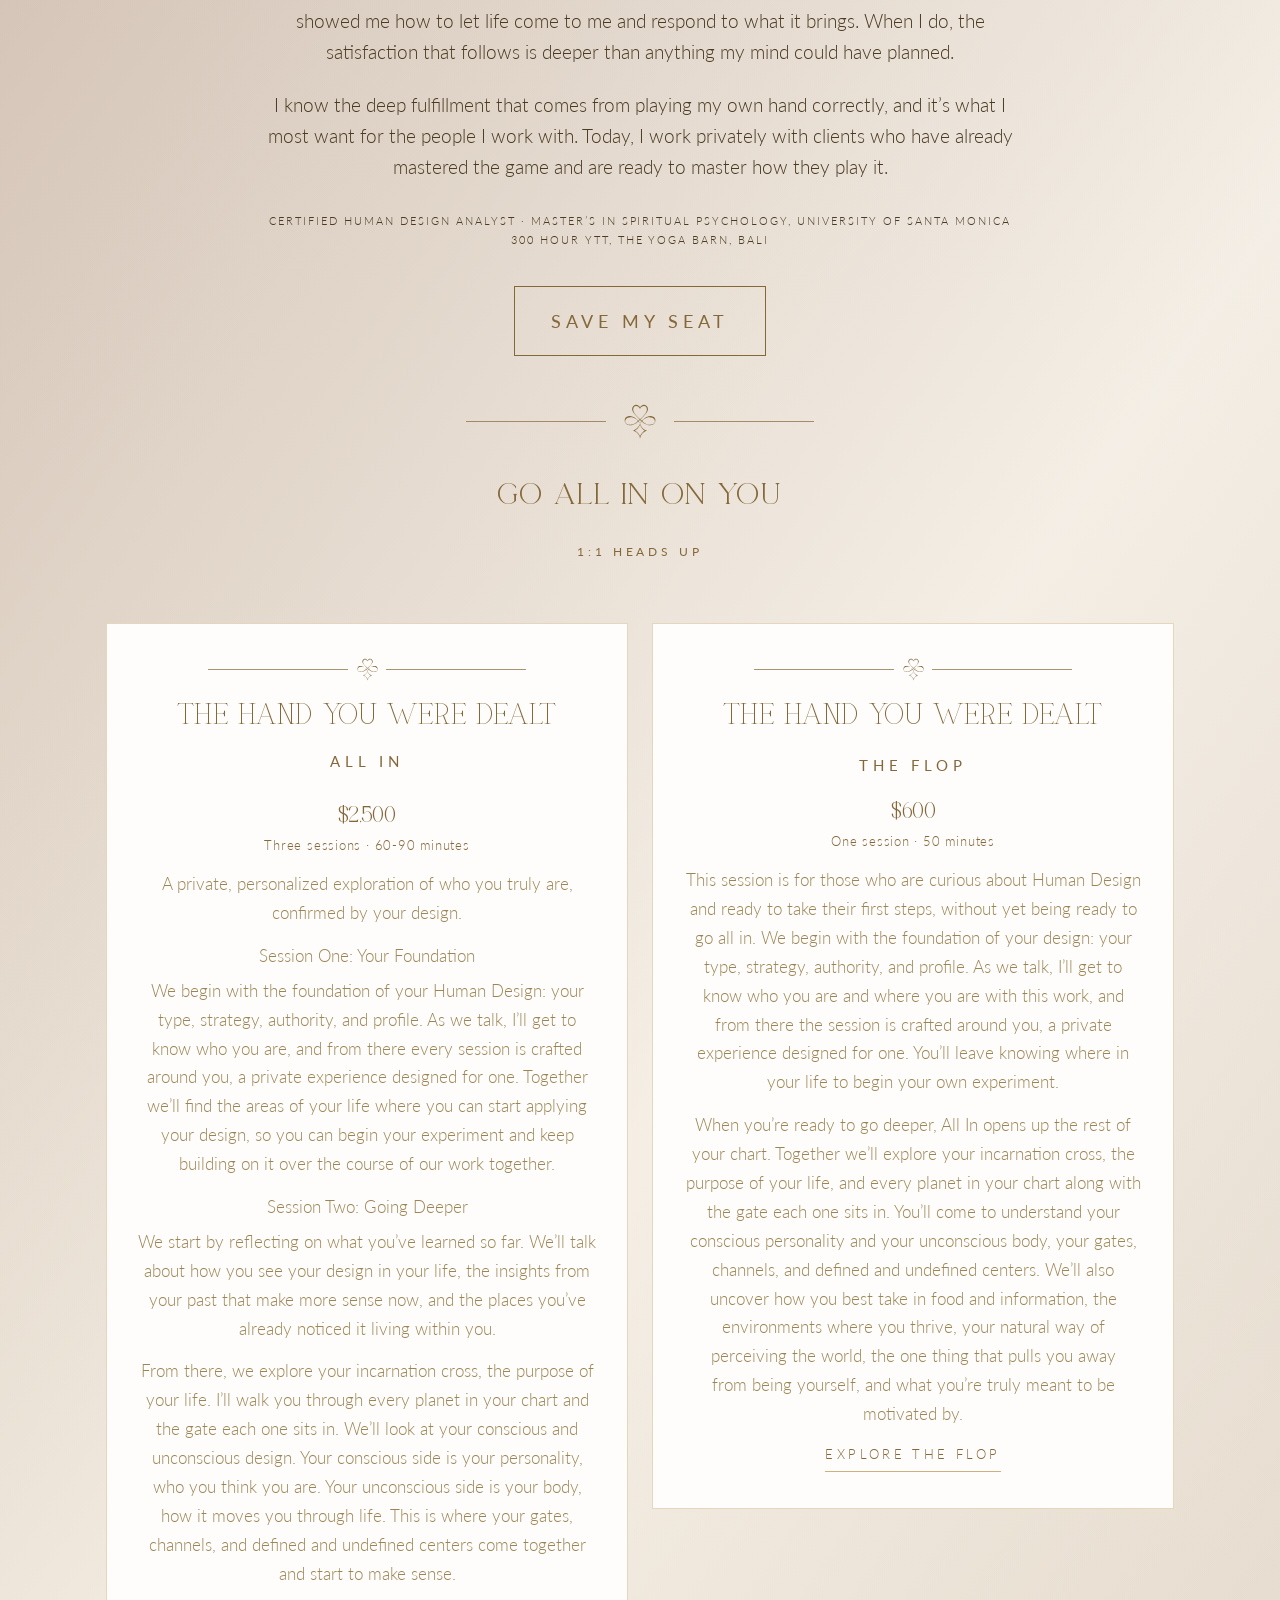
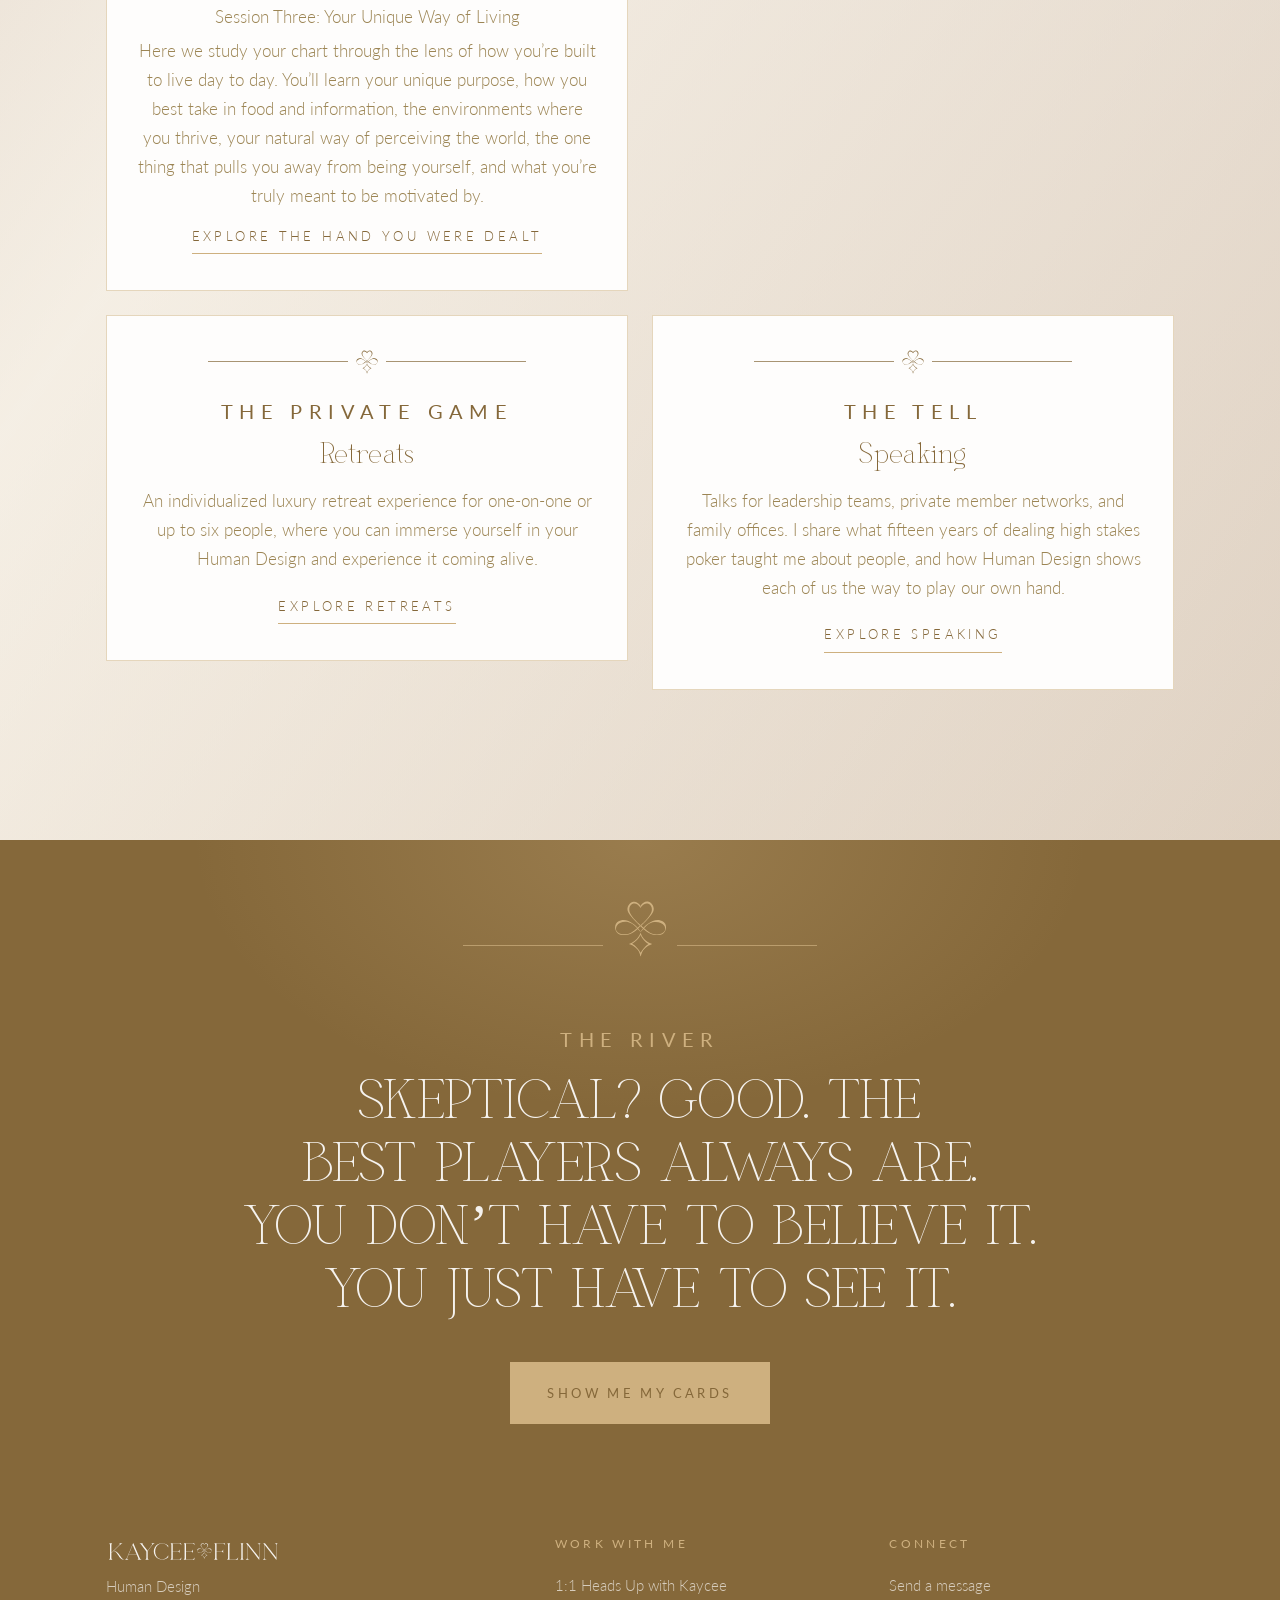
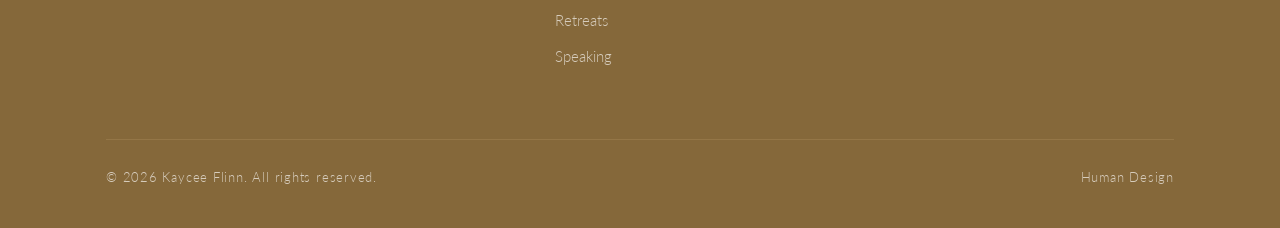
==== commit 0ceaae7a: "Fix section-seam blending, card text centering, and contact page spacing - styles.css: fix hard seam" ====
--- a/index.html
+++ b/index.html
@@ -148,7 +148,7 @@
         <span class="eyebrow" style="font-size:30px;font-weight:400;font-family:var(--font-logo);letter-spacing:.04em">Go all in on you</span>
         <span class="eyebrow" style="display:block;font-size:12px">1:1 Heads Up</span>
       </div>
-      <div class="offers" style="text-align:left">
+      <div class="offers" style="text-align:center">
         <a class="offer reveal" href="all-in.html">
           <div class="offer-body">
             <div class="ornament" style="gap:8px;margin:0 0 20px"><span class="icon-mark" aria-hidden="true" style="width:22px"></span></div>
@@ -202,10 +202,10 @@
   </section>
 
   <!-- FINAL CTA -->
-  <section class="final-cta on-dark">
+  <section class="final-cta on-dark" style="padding:60px 0">
     <div class="wrap">
-      <span class="eyebrow" style="display:block;font-size:20px;margin-top:-16px">The River</span>
-      <div class="ornament" style="margin-top:20px;gap:10px;color:var(--gold)"><span class="icon-mark" aria-hidden="true"></span></div>
+      <div class="ornament" style="gap:10px;color:var(--gold)"><span class="icon-mark" aria-hidden="true"></span></div>
+      <span class="eyebrow" style="display:block;font-size:20px;margin-bottom:18px">The River</span>
       <h2 style="text-transform:uppercase">Skeptical? Good. The best players always are.<br>You don’t have to believe it. You just have to see it.</h2>
       <div class="btn-row"><a class="btn gold" href="contact.html" data-book>SHOW ME MY CARDS</a></div>
     </div>
--- a/assets/styles.css
+++ b/assets/styles.css
@@ -45,7 +45,6 @@
   background:
     linear-gradient(125deg, rgba(255,255,255,.65) 0%, rgba(255,255,255,0) 22%, rgba(66,15,21,.14) 45%, rgba(255,255,255,.5) 68%, rgba(66,15,21,.12) 100%),
     linear-gradient(195deg, #f4ebda 0%, var(--beige) 45%, #ecdfc8 100%);
-  background-attachment: fixed;
   color: var(--ink);
   font-family: var(--font-body);
   font-size: clamp(17px, 1.15vw, 19px);
@@ -93,9 +92,16 @@
 .section { padding: var(--section) 0; position: relative; }
 .center { text-align: center; }
 .center .narrow { margin-left: auto; margin-right: auto; }
-.bg-ivory { background: linear-gradient(125deg, rgba(255,255,255,.65) 0%, rgba(255,255,255,0) 22%, rgba(66,15,21,.14) 45%, rgba(255,255,255,.5) 68%, rgba(66,15,21,.12) 100%), var(--ivory); }
-.bg-beige { background: linear-gradient(125deg, rgba(255,255,255,.65) 0%, rgba(255,255,255,0) 22%, rgba(66,15,21,.14) 45%, rgba(255,255,255,.5) 68%, rgba(66,15,21,.12) 100%), var(--beige); }
-.bg-burgundy { background: linear-gradient(125deg, rgba(255,255,255,.16) 0%, rgba(255,255,255,0) 22%, rgba(0,0,0,.24) 45%, rgba(255,255,255,.12) 68%, rgba(0,0,0,.2) 100%), var(--burgundy); color: var(--ivory); }
+.bg-ivory, .bg-beige, .bg-burgundy { position: relative; }
+.bg-ivory::before, .bg-beige::before, .bg-burgundy::before {
+  content: ""; position: absolute; inset: 0; z-index: -1;
+  -webkit-mask-image: linear-gradient(to bottom, transparent 0%, #000 10%, #000 90%, transparent 100%);
+          mask-image: linear-gradient(to bottom, transparent 0%, #000 10%, #000 90%, transparent 100%);
+}
+.bg-ivory::before { background: linear-gradient(125deg, rgba(255,255,255,.65) 0%, rgba(255,255,255,0) 22%, rgba(66,15,21,.14) 45%, rgba(255,255,255,.5) 68%, rgba(66,15,21,.12) 100%), var(--ivory); }
+.bg-beige::before { background: linear-gradient(125deg, rgba(255,255,255,.65) 0%, rgba(255,255,255,0) 22%, rgba(66,15,21,.14) 45%, rgba(255,255,255,.5) 68%, rgba(66,15,21,.12) 100%), var(--beige); }
+.bg-burgundy::before { background: linear-gradient(125deg, rgba(255,255,255,.16) 0%, rgba(255,255,255,0) 22%, rgba(0,0,0,.24) 45%, rgba(255,255,255,.12) 68%, rgba(0,0,0,.2) 100%), var(--burgundy); }
+.bg-burgundy { color: var(--ivory); }
 .on-dark .lead, .bg-burgundy .lead { color: rgba(245, 242, 238, .78); }
 
 .split { display: grid; grid-template-columns: 1fr 1fr; gap: clamp(40px, 7vw, 110px); align-items: center; }
@@ -232,10 +238,7 @@
   position: relative; min-height: 100vh; min-height: 100svh;
   display: grid; place-items: center; text-align: center;
   overflow: hidden; isolation: isolate;
-  background:
-    radial-gradient(ellipse 60% 55% at 50% 38%, rgba(255, 252, 244, 1) 0%, rgba(255, 249, 238, .6) 40%, transparent 72%),
-    linear-gradient(125deg, rgba(255,255,255,.65) 0%, rgba(255,255,255,0) 22%, rgba(66,15,21,.14) 45%, rgba(255,255,255,.5) 68%, rgba(66,15,21,.12) 100%),
-    linear-gradient(195deg, #f4ebda 0%, var(--beige) 45%, #ecdfc8 100%);
+  background: radial-gradient(ellipse 60% 55% at 50% 38%, rgba(255, 252, 244, 1) 0%, rgba(255, 249, 238, .6) 40%, transparent 72%);
   padding: 90px 0 110px;
 }
 /* soft golden rays */
@@ -249,10 +252,10 @@
 @keyframes rays { from { transform: rotate(-2deg); opacity: .8; } to { transform: rotate(2deg); opacity: 1; } }
 /* drifting smoke */
 .hero::after {
-  content: ""; position: absolute; inset: auto -20% -30% -20%; height: 70%; z-index: -1;
+  content: ""; position: absolute; inset: auto -20% 10% -20%; height: 60%; z-index: -1;
   background:
-    radial-gradient(ellipse 40% 30% at 30% 60%, rgba(231, 220, 205, .7), transparent 70%),
-    radial-gradient(ellipse 35% 25% at 72% 55%, rgba(231, 220, 205, .55), transparent 70%);
+    radial-gradient(ellipse 40% 30% at 30% 30%, rgba(231, 220, 205, .7), transparent 60%),
+    radial-gradient(ellipse 35% 25% at 72% 25%, rgba(231, 220, 205, .55), transparent 60%);
   filter: blur(20px);
   animation: smoke 18s ease-in-out infinite alternate;
 }
@@ -306,7 +309,7 @@
   padding: clamp(150px, 18vw, 210px) 0 clamp(70px, 9vw, 110px);
   background:
     radial-gradient(ellipse 55% 70% at 50% 0%, rgba(255, 251, 242, 1), transparent 70%),
-    linear-gradient(180deg, #f8f3ea, var(--ivory));
+    linear-gradient(180deg, #f8f3ea, rgba(248, 243, 234, 0));
   position: relative; overflow: hidden;
 }
 .page-hero h1 { color: var(--burgundy); font-size: clamp(42px, 5.6vw, 80px); }
@@ -422,7 +425,7 @@
 .offer-body .eyebrow { margin-bottom: 12px; font-size: 11.5px; }
 .offer-body h3 { color: var(--burgundy); }
 .offer-body p { color: var(--ink-soft); flex: 1; }
-.offer-body .text-link { align-self: flex-start; }
+.offer-body .text-link { align-self: center; }
 
 /* ---------- Steps ---------- */
 .steps { display: grid; gap: 0; margin-top: 50px; }
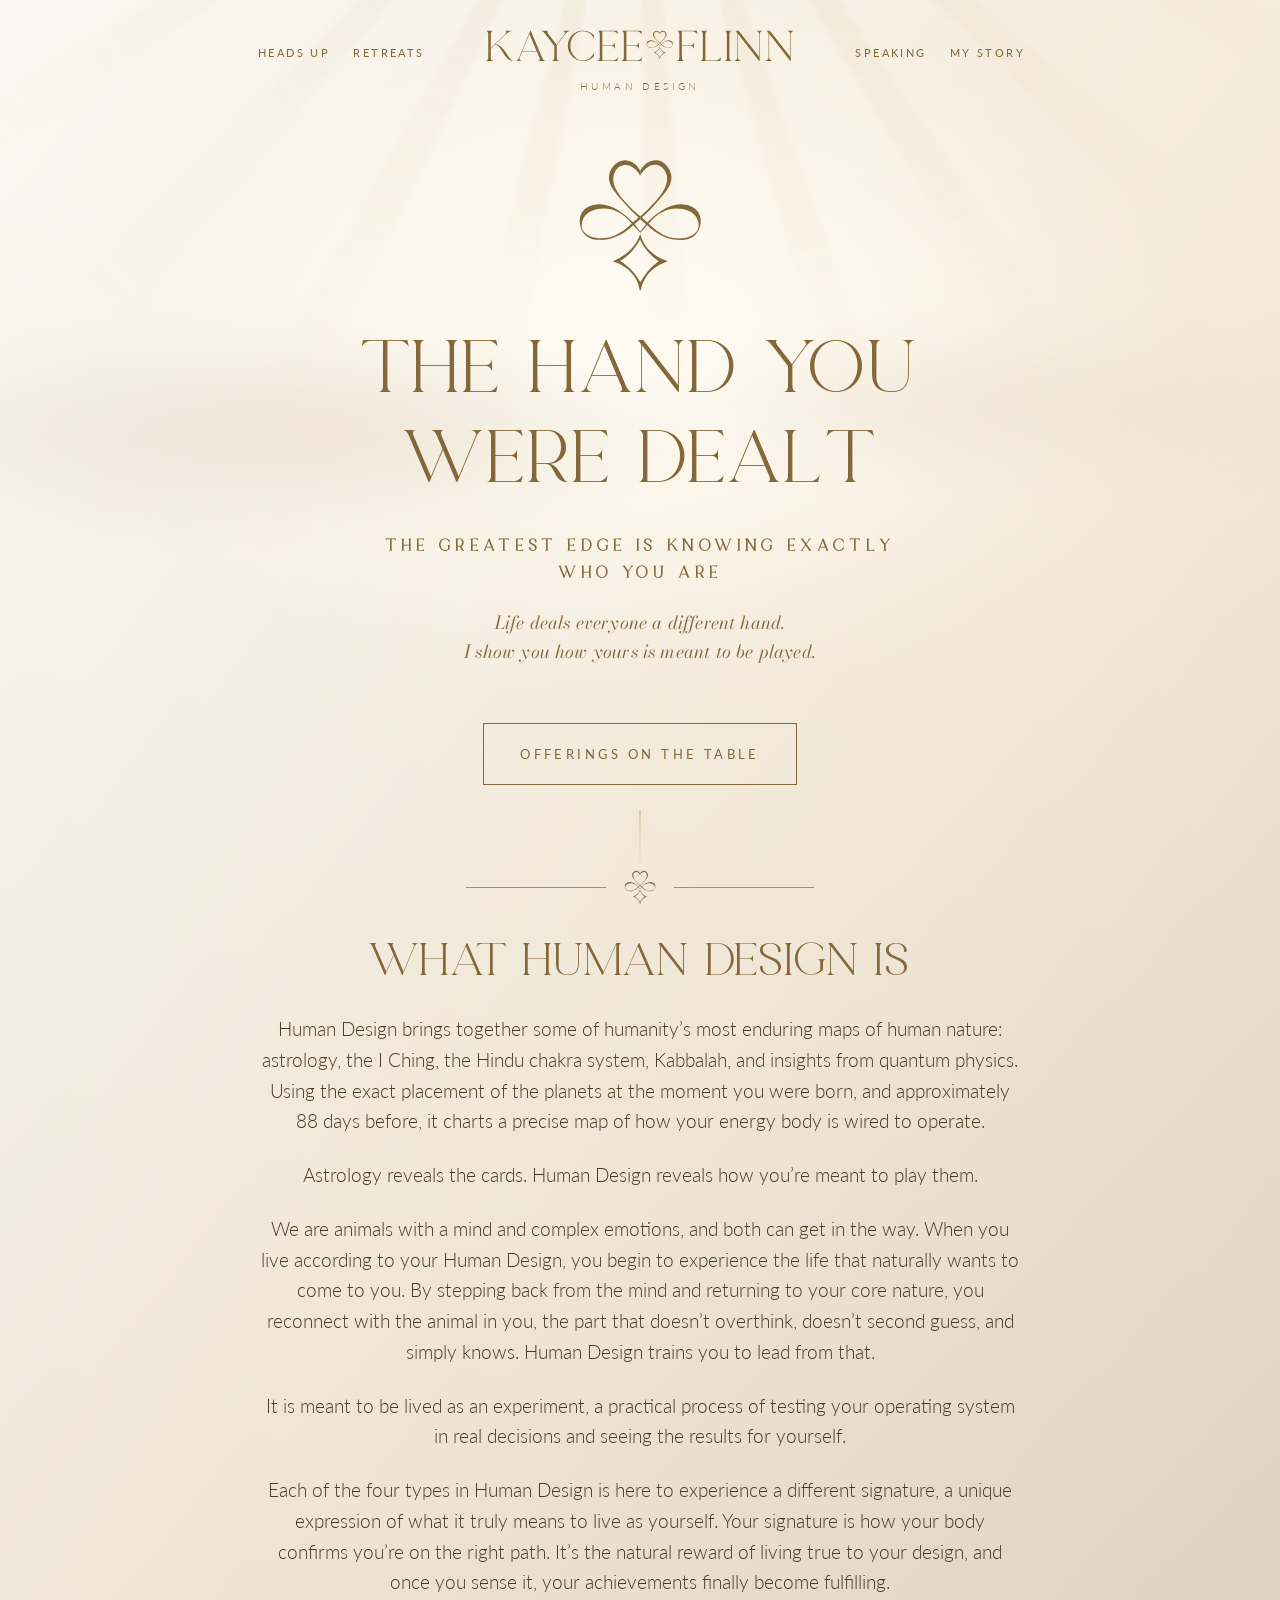
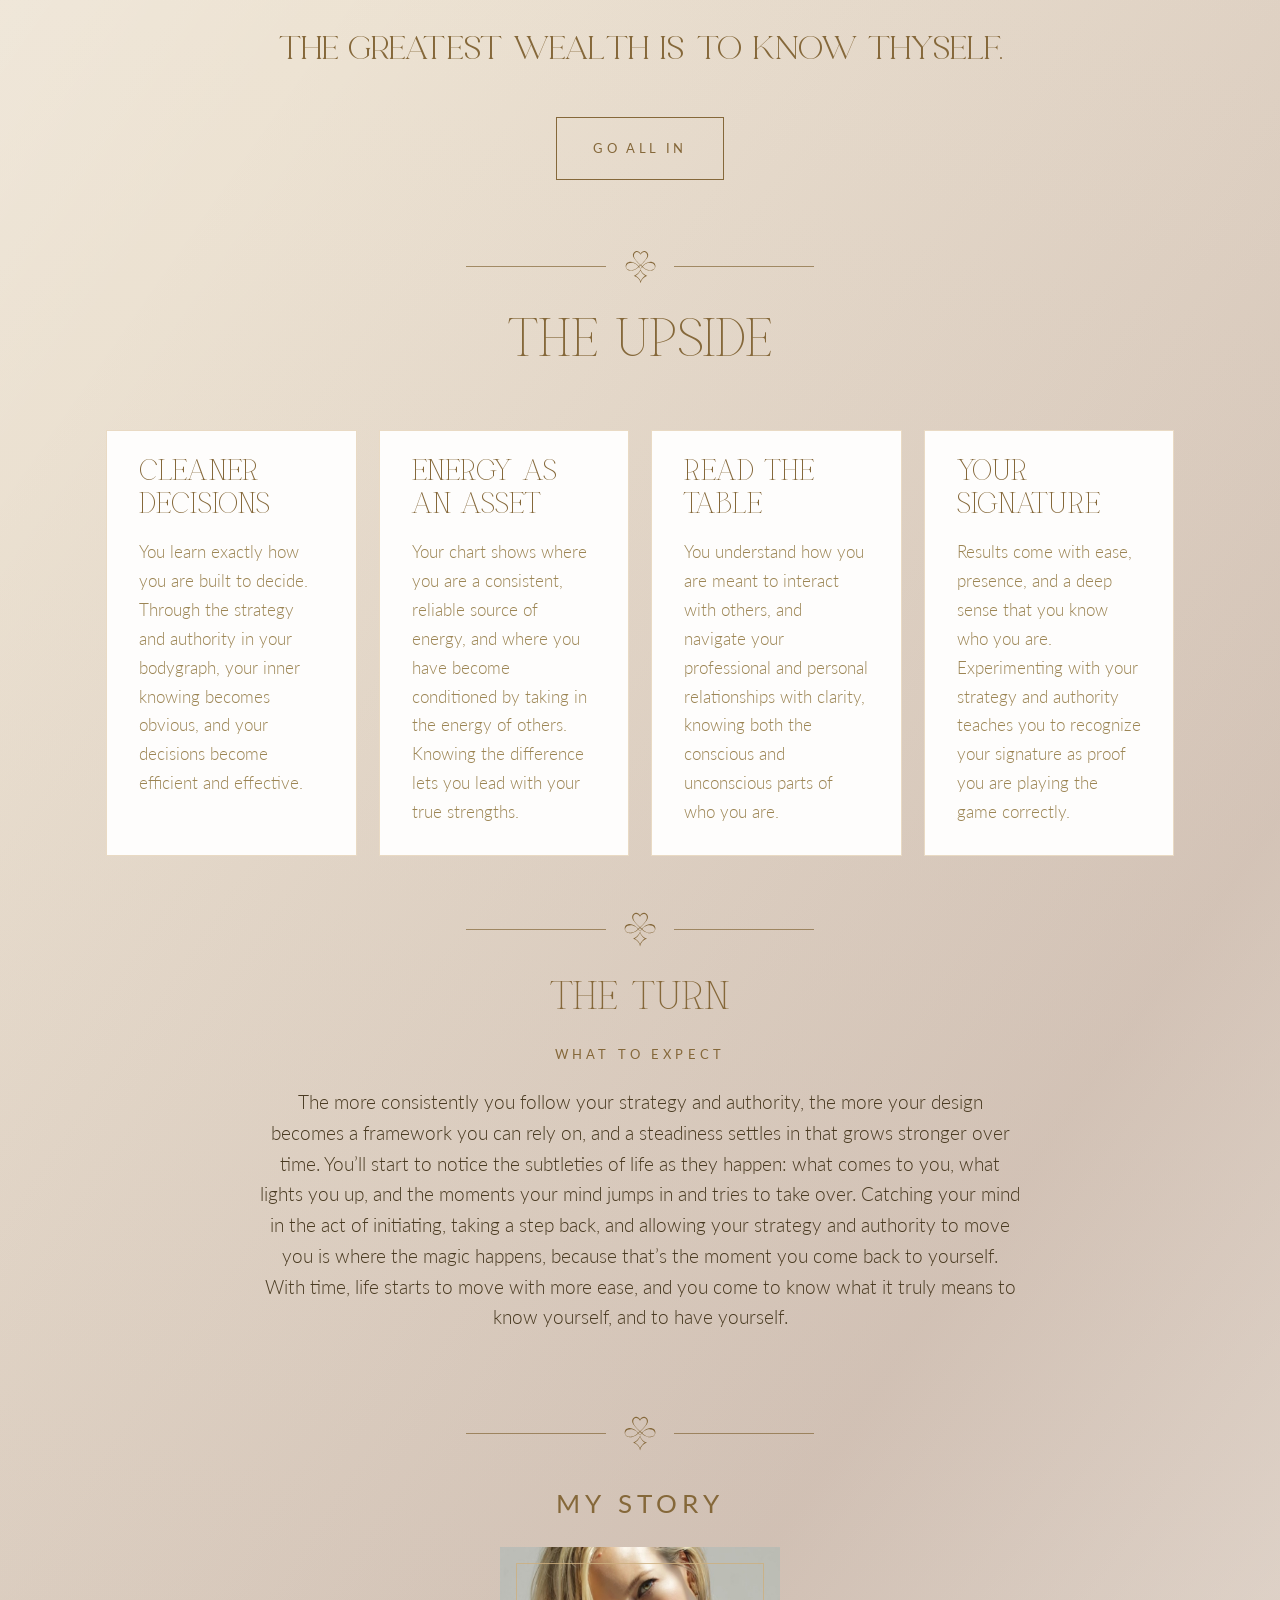
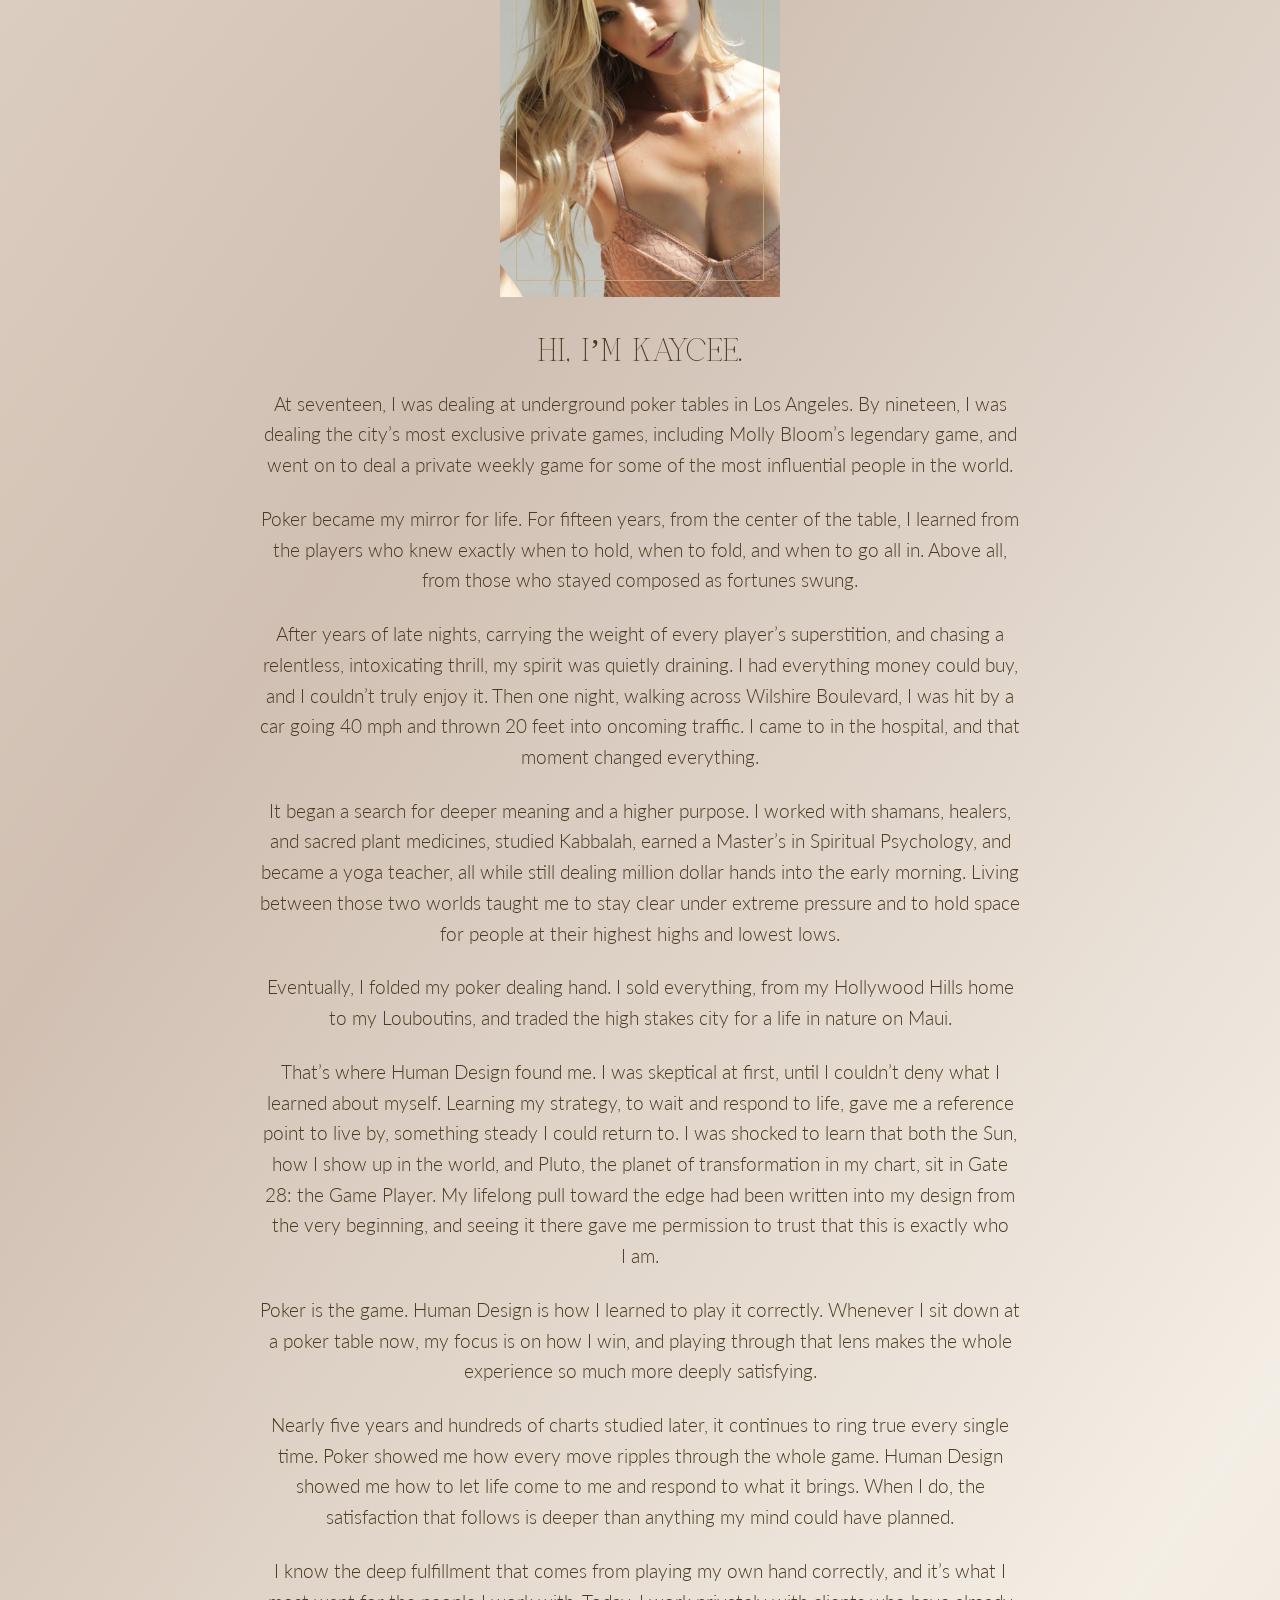
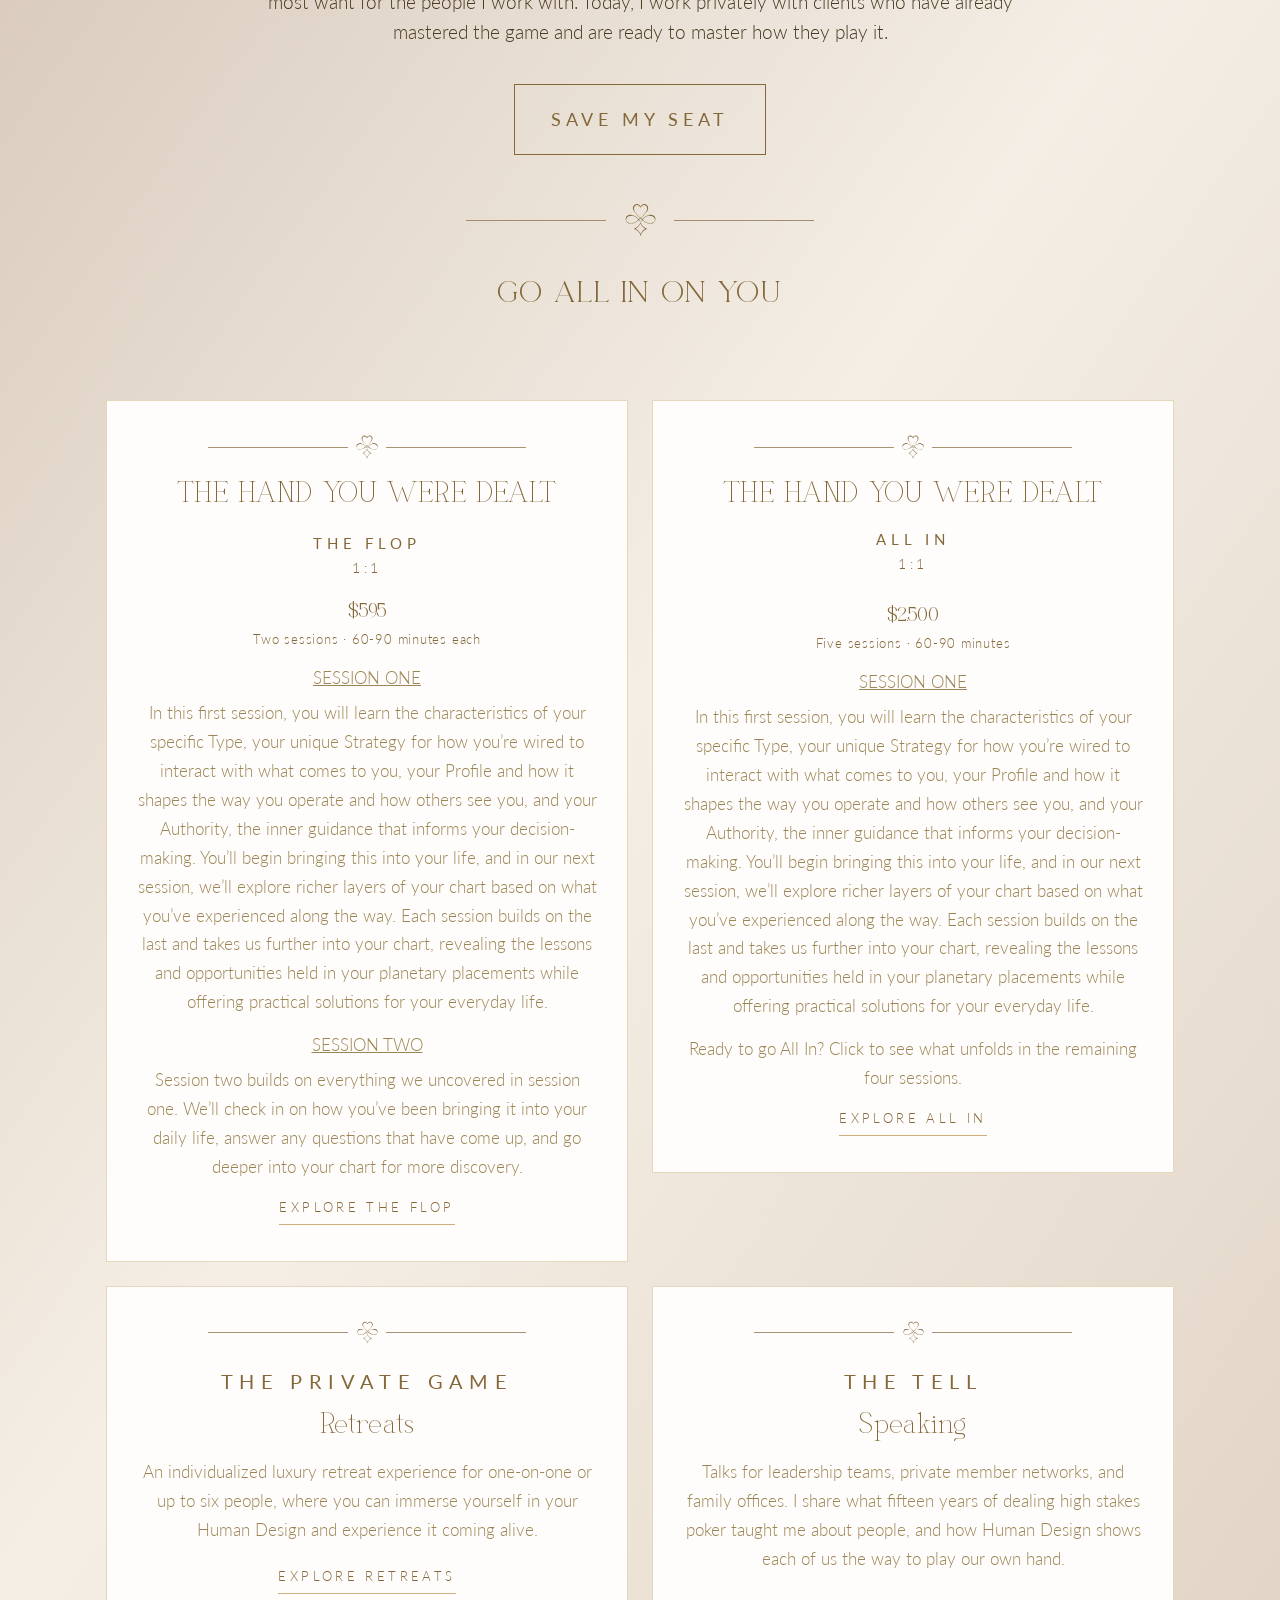
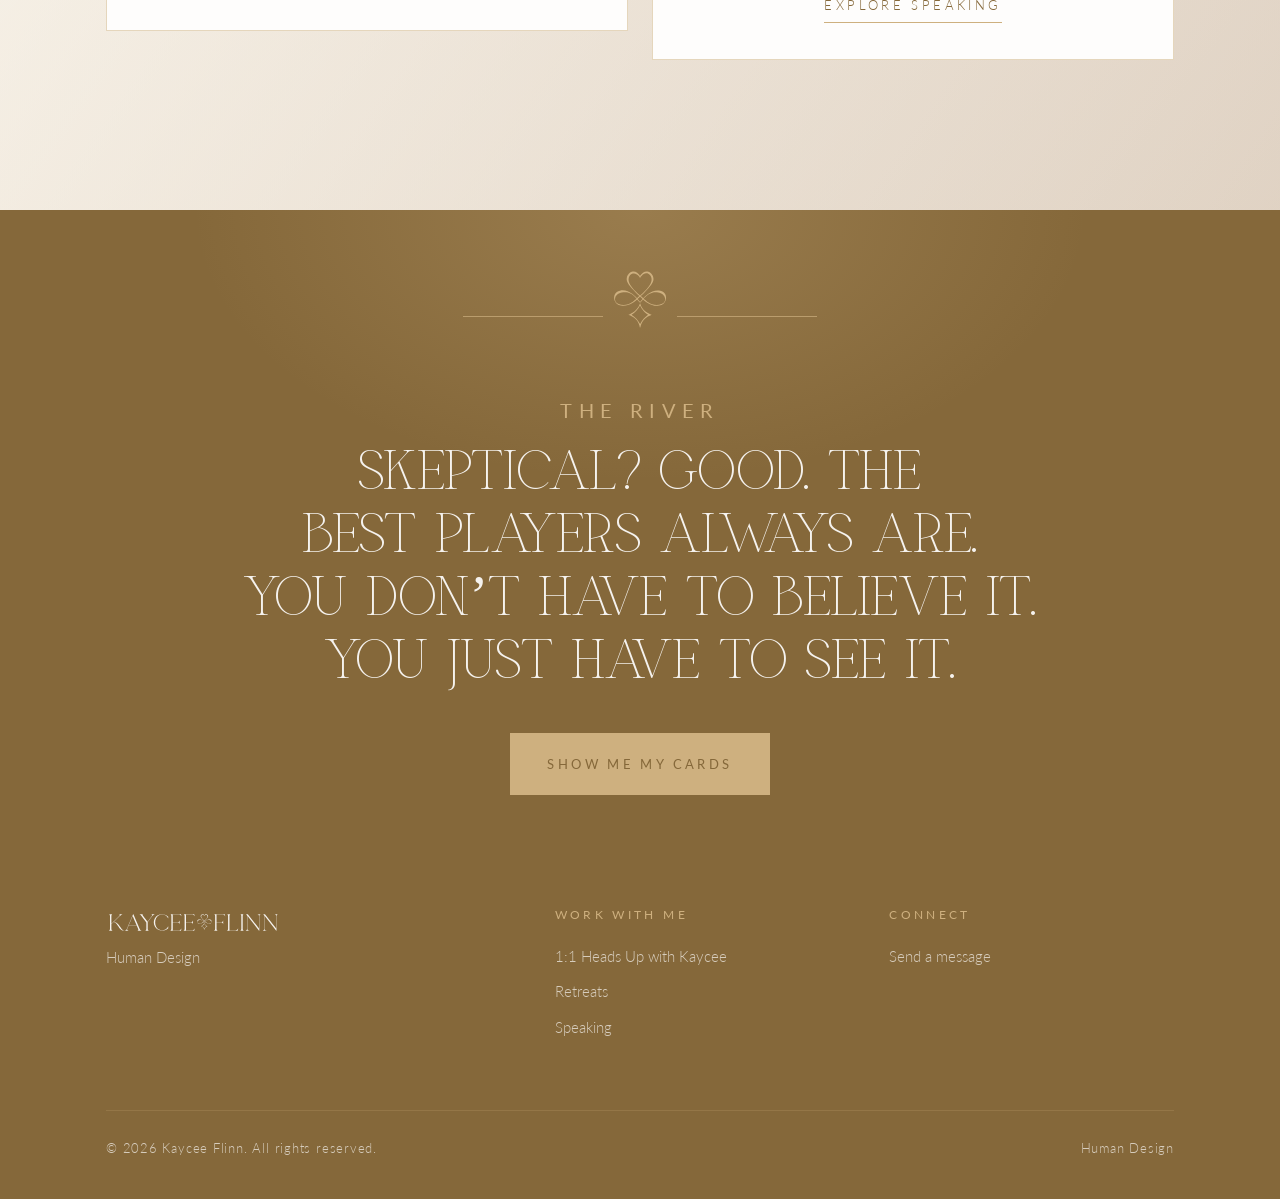
==== commit 43d1483f: "Revise Flop/All In offerings copy and pricing, update Stripe link, polish layout - Flop: $595, two s" ====
--- a/index.html
+++ b/index.html
@@ -54,12 +54,11 @@
   </section>
 
   <!-- WHAT HUMAN DESIGN IS -->
-  <section class="section" style="padding-top:30px;padding-bottom:30px">
+  <section class="section" style="padding-top:0;padding-bottom:30px;margin-top:-30px">
     <div class="wrap center">
       <div class="narrow reveal">
         <div class="ornament"><span class="icon-mark" aria-hidden="true"></span></div>
-        <h2 style="font-family:var(--font-logo);color:var(--gold-deep);text-transform:uppercase">What Human Design Is</h2>
-        <div class="ornament ornament-wide" style="margin:28px auto"><span class="icon-mark" aria-hidden="true"></span></div>
+        <h2 style="font-family:var(--font-logo);color:var(--gold-deep);text-transform:uppercase;font-size:clamp(28px, 3.6vw, 50px);margin-bottom:28px">What Human Design Is</h2>
         <p class="lead" style="color:#4a3b22">Human Design brings together some of humanity’s most enduring maps of human nature: astrology, the I Ching, the Hindu chakra system, Kabbalah, and insights from quantum physics. Using the exact placement of the planets at the moment you were born, and approximately 88 days before, it charts a precise map of how your energy body is wired to operate.</p>
         <p class="lead" style="color:#4a3b22">Astrology reveals the cards. Human Design reveals how you’re meant to play them.</p>
         <p class="lead" style="color:#4a3b22">We are animals with a mind and complex emotions, and both can get in the way. When you live according to your Human Design, you begin to experience the life that naturally wants to come to you. By stepping back from the mind and returning to your core nature, you reconnect with the animal in you, the part that doesn’t overthink, doesn’t second guess, and simply knows. Human Design trains you to lead from that.</p>
@@ -134,7 +133,6 @@
         <p>Poker is the game. Human Design is how I learned to play it correctly. Whenever I sit down at a poker table now, my focus is on how I win, and playing through that lens makes the whole experience so much more deeply satisfying.</p>
         <p>Nearly five years and hundreds of charts studied later, it continues to ring true every single time. Poker showed me how every move ripples through the whole game. Human Design showed me how to let life come to me and respond to what it brings. When I do, the satisfaction that follows is deeper than anything my mind could have planned.</p>
         <p>I know the deep fulfillment that comes from playing my own hand correctly, and it’s what I most want for the people I work with. Today, I work privately with clients who have already mastered the game and are ready to master how they play it.</p>
-        <p class="credentials">Certified Human Design Analyst · Master’s in Spiritual Psychology, University of Santa Monica<br>300 Hour YTT, The Yoga Barn, Bali</p>
         <div class="btn-row"><a class="btn ghost" href="all-in.html#investment" style="font-size:18px">SAVE MY SEAT</a></div>
       </div>
     </div>
@@ -146,37 +144,35 @@
       <div class="narrow reveal">
         <div class="ornament"><span class="icon-mark" aria-hidden="true"></span></div>
         <span class="eyebrow" style="font-size:30px;font-weight:400;font-family:var(--font-logo);letter-spacing:.04em">Go all in on you</span>
-        <span class="eyebrow" style="display:block;font-size:12px">1:1 Heads Up</span>
       </div>
       <div class="offers" style="text-align:center">
         <a class="offer reveal" href="all-in.html">
           <div class="offer-body">
             <div class="ornament" style="gap:8px;margin:0 0 20px"><span class="icon-mark" aria-hidden="true" style="width:22px"></span></div>
             <h3 style="text-transform:uppercase">The Hand You Were Dealt</h3>
-            <span class="eyebrow" style="display:block;font-size:15px;margin-bottom:22px">All In</span>
-            <span style="display:block;font-family:var(--font-logo);font-size:22px;color:var(--gold-deep)">$2,500</span>
-            <span style="display:block;margin-bottom:14px;font-family:var(--font-body);font-size:13px;letter-spacing:.06em;color:var(--gold-deep)">Three sessions · 60-90 minutes</span>
-            <p style="margin-bottom:14px">A private, personalized exploration of who you truly are, confirmed by your design.</p>
-            <p style="margin-bottom:6px">Session One: Your Foundation</p>
-            <p style="margin-bottom:14px">We begin with the foundation of your Human Design: your type, strategy, authority, and profile. As we talk, I’ll get to know who you are, and from there every session is crafted around you, a private experience designed for one. Together we’ll find the areas of your life where you can start applying your design, so you can begin your experiment and keep building on it over the course of our work together.</p>
-            <p style="margin-bottom:6px">Session Two: Going Deeper</p>
-            <p style="margin-bottom:14px">We start by reflecting on what you’ve learned so far. We’ll talk about how you see your design in your life, the insights from your past that make more sense now, and the places you’ve already noticed it living within you.</p>
-            <p style="margin-bottom:14px">From there, we explore your incarnation cross, the purpose of your life. I’ll walk you through every planet in your chart and the gate each one sits in. We’ll look at your conscious and unconscious design. Your conscious side is your personality, who you think you are. Your unconscious side is your body, how it moves you through life. This is where your gates, channels, and defined and undefined centers come together and start to make sense.</p>
-            <p style="margin-bottom:6px">Session Three: Your Unique Way of Living</p>
-            <p style="margin-bottom:14px">Here we study your chart through the lens of how you’re built to live day to day. You’ll learn your unique purpose, how you best take in food and information, the environments where you thrive, your natural way of perceiving the world, the one thing that pulls you away from being yourself, and what you’re truly meant to be motivated by.</p>
-            <span class="text-link">Explore The Hand You Were Dealt</span>
+            <span class="eyebrow" style="display:block;font-size:15px;margin-top:4px;margin-bottom:0">The Flop</span>
+            <span style="display:block;font-size:14px;letter-spacing:.28em;text-transform:uppercase;color:var(--gold-deep);margin-bottom:14px">1:1</span>
+            <span style="display:block;font-family:var(--font-logo);font-size:20px;color:var(--gold-deep)">$595</span>
+            <span style="display:block;margin-bottom:14px;font-family:var(--font-body);font-size:13px;letter-spacing:.06em;color:var(--gold-deep)">Two sessions · 60-90 minutes each</span>
+            <p style="margin-bottom:6px;text-transform:uppercase"><u>Session One</u></p>
+            <p style="margin-bottom:14px">In this first session, you will learn the characteristics of your specific Type, your unique Strategy for how you’re wired to interact with what comes to you, your Profile and how it shapes the way you operate and how others see you, and your Authority, the inner guidance that informs your decision-making. You’ll begin bringing this into your life, and in our next session, we’ll explore richer layers of your chart based on what you’ve experienced along the way. Each session builds on the last and takes us further into your chart, revealing the lessons and opportunities held in your planetary placements while offering practical solutions for your everyday life.</p>
+            <p style="margin-bottom:6px;text-transform:uppercase"><u>Session Two</u></p>
+            <p style="margin-bottom:14px">Session two builds on everything we uncovered in session one. We’ll check in on how you’ve been bringing it into your daily life, answer any questions that have come up, and go deeper into your chart for more discovery.</p>
+            <span class="text-link">Explore The Flop</span>
           </div>
         </a>
         <a class="offer reveal d1" href="all-in.html">
           <div class="offer-body">
             <div class="ornament" style="gap:8px;margin:0 0 20px"><span class="icon-mark" aria-hidden="true" style="width:22px"></span></div>
             <h3 style="text-transform:uppercase">The Hand You Were Dealt</h3>
-            <span class="eyebrow" style="display:block;font-size:15px;margin-top:4px;margin-bottom:14px">The Flop</span>
-            <span style="display:block;font-family:var(--font-logo);font-size:22px;color:var(--gold-deep)">$600</span>
-            <span style="display:block;margin-bottom:14px;font-family:var(--font-body);font-size:13px;letter-spacing:.06em;color:var(--gold-deep)">One session · 50 minutes</span>
-            <p style="margin-bottom:14px">This session is for those who are curious about Human Design and ready to take their first steps, without yet being ready to go all in. We begin with the foundation of your design: your type, strategy, authority, and profile. As we talk, I’ll get to know who you are and where you are with this work, and from there the session is crafted around you, a private experience designed for one. You’ll leave knowing where in your life to begin your own experiment.</p>
-            <p style="margin-bottom:14px">When you’re ready to go deeper, All In opens up the rest of your chart. Together we’ll explore your incarnation cross, the purpose of your life, and every planet in your chart along with the gate each one sits in. You’ll come to understand your conscious personality and your unconscious body, your gates, channels, and defined and undefined centers. We’ll also uncover how you best take in food and information, the environments where you thrive, your natural way of perceiving the world, the one thing that pulls you away from being yourself, and what you’re truly meant to be motivated by.</p>
-            <span class="text-link">Explore The Flop</span>
+            <span class="eyebrow" style="display:block;font-size:15px;margin-bottom:0">All In</span>
+            <span style="display:block;font-size:14px;letter-spacing:.28em;text-transform:uppercase;color:var(--gold-deep);margin-bottom:22px">1:1</span>
+            <span style="display:block;font-family:var(--font-logo);font-size:20px;color:var(--gold-deep)">$2,500</span>
+            <span style="display:block;margin-bottom:14px;font-family:var(--font-body);font-size:13px;letter-spacing:.06em;color:var(--gold-deep)">Five sessions · 60-90 minutes</span>
+            <p style="margin-bottom:6px;text-transform:uppercase"><u>Session One</u></p>
+            <p style="margin-bottom:14px">In this first session, you will learn the characteristics of your specific Type, your unique Strategy for how you’re wired to interact with what comes to you, your Profile and how it shapes the way you operate and how others see you, and your Authority, the inner guidance that informs your decision-making. You’ll begin bringing this into your life, and in our next session, we’ll explore richer layers of your chart based on what you’ve experienced along the way. Each session builds on the last and takes us further into your chart, revealing the lessons and opportunities held in your planetary placements while offering practical solutions for your everyday life.</p>
+            <p style="margin-bottom:14px">Ready to go All In? Click to see what unfolds in the remaining four sessions.</p>
+            <span class="text-link">Explore All In</span>
           </div>
         </a>
         <a class="offer reveal d1" href="retreats.html">
--- a/assets/styles.css
+++ b/assets/styles.css
@@ -127,11 +127,20 @@
 /* Icon from the logo system, recoloured via CSS mask */
 .icon-mark {
   display: inline-block;
+  position: relative;
   width: 32px; aspect-ratio: 820 / 890;
   background: currentColor;
   -webkit-mask: url("logo/icon.svg") center / contain no-repeat;
           mask: url("logo/icon.svg") center / contain no-repeat;
 }
+.icon-mark::before, .icon-mark::after {
+  content: ""; position: absolute; left: 50%; width: 1px; height: 48px;
+  transform: translateX(-50%);
+}
+.icon-mark::before { bottom: 100%; background: linear-gradient(to bottom, transparent, currentColor); }
+.icon-mark::after { top: 100%; background: linear-gradient(to bottom, currentColor, transparent); }
+.pcard .icon-mark::before, .pcard .icon-mark::after,
+.feel-list .icon-mark::before, .feel-list .icon-mark::after { content: none; }
 
 /* ---------- Buttons ---------- */
 .btn {
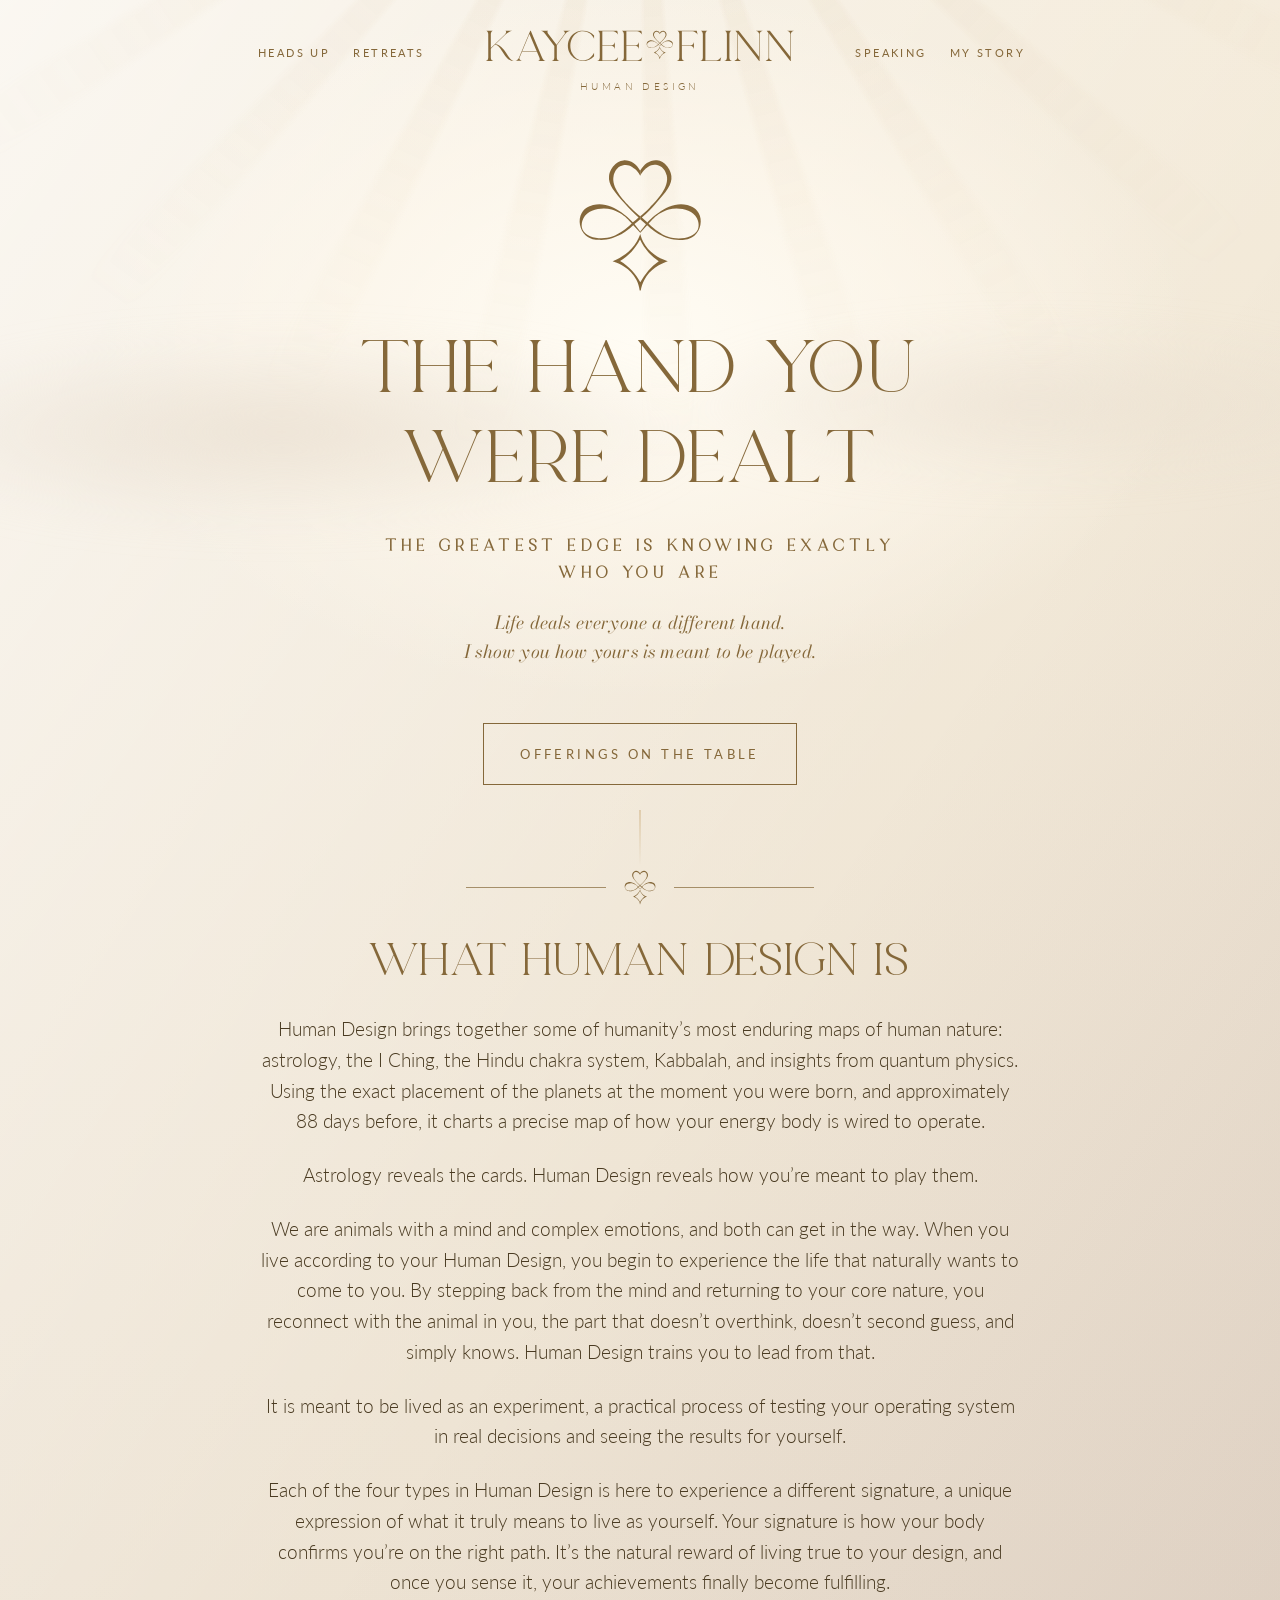
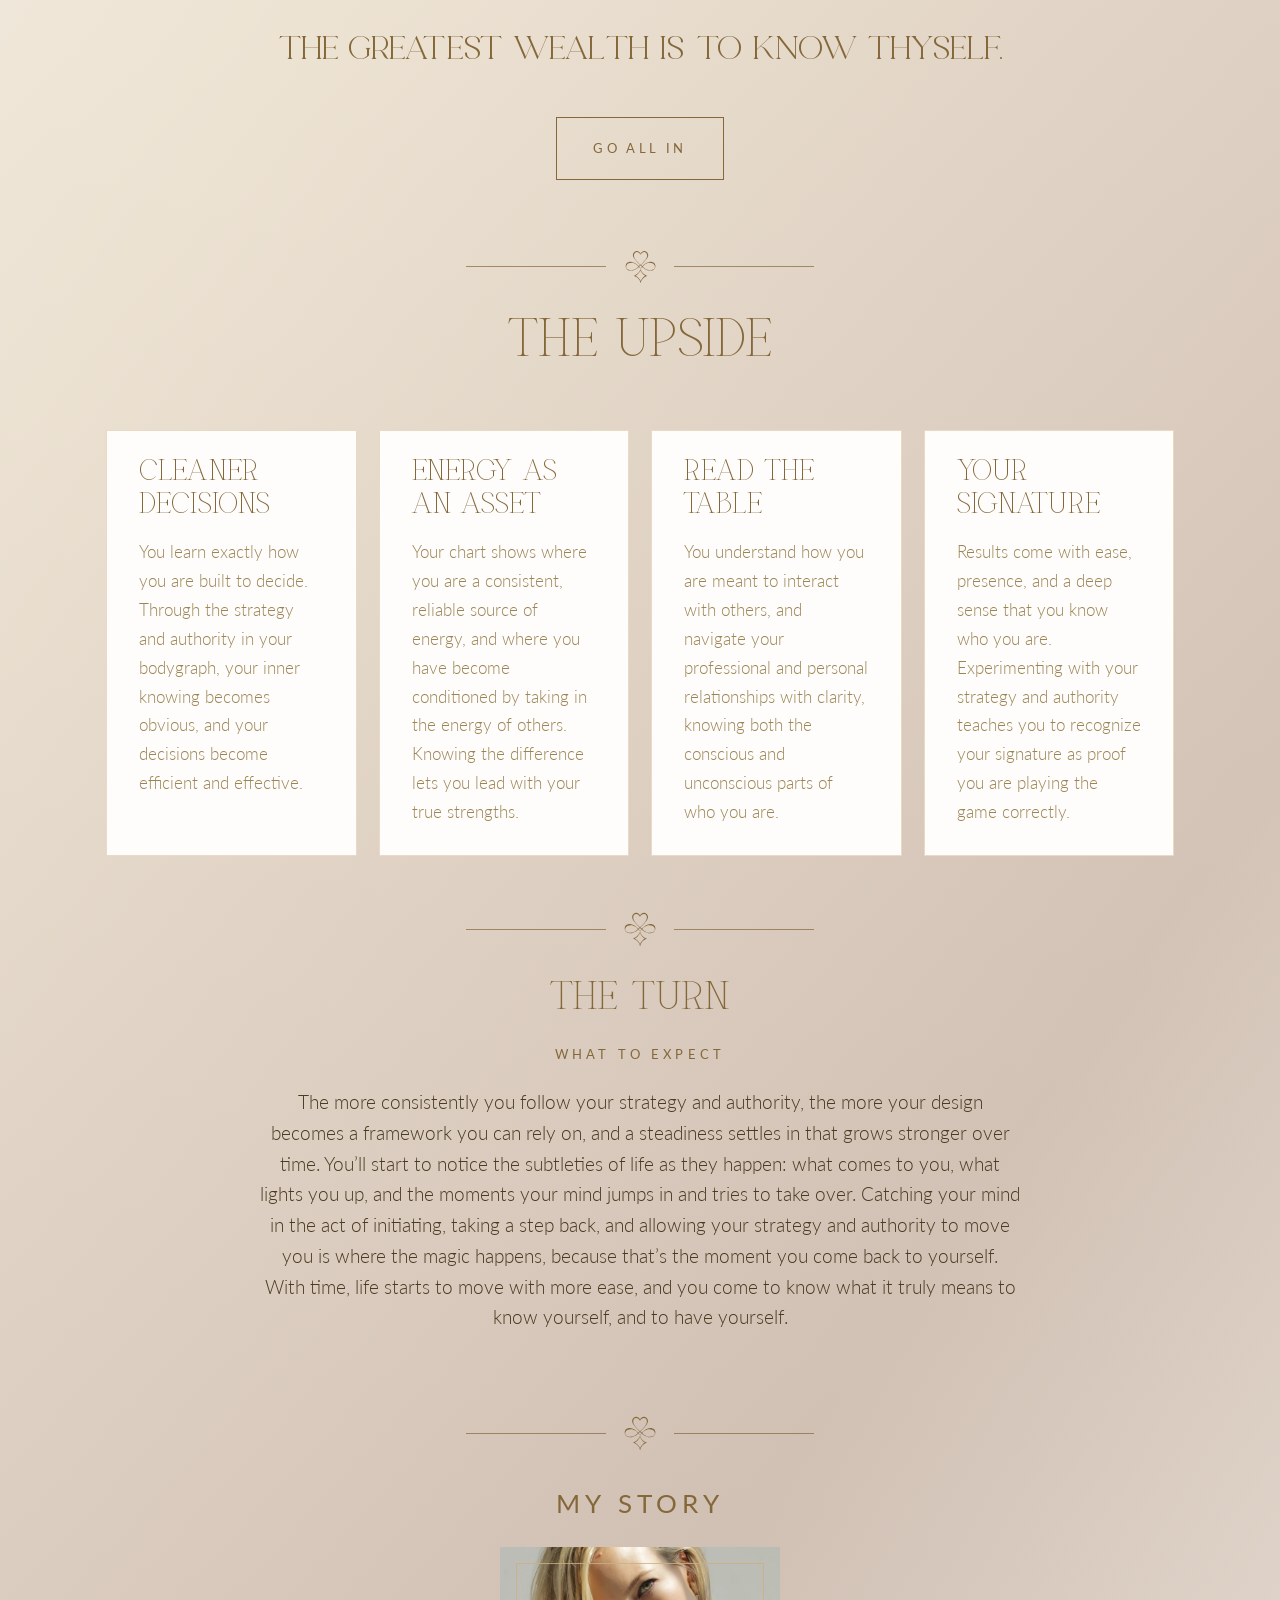
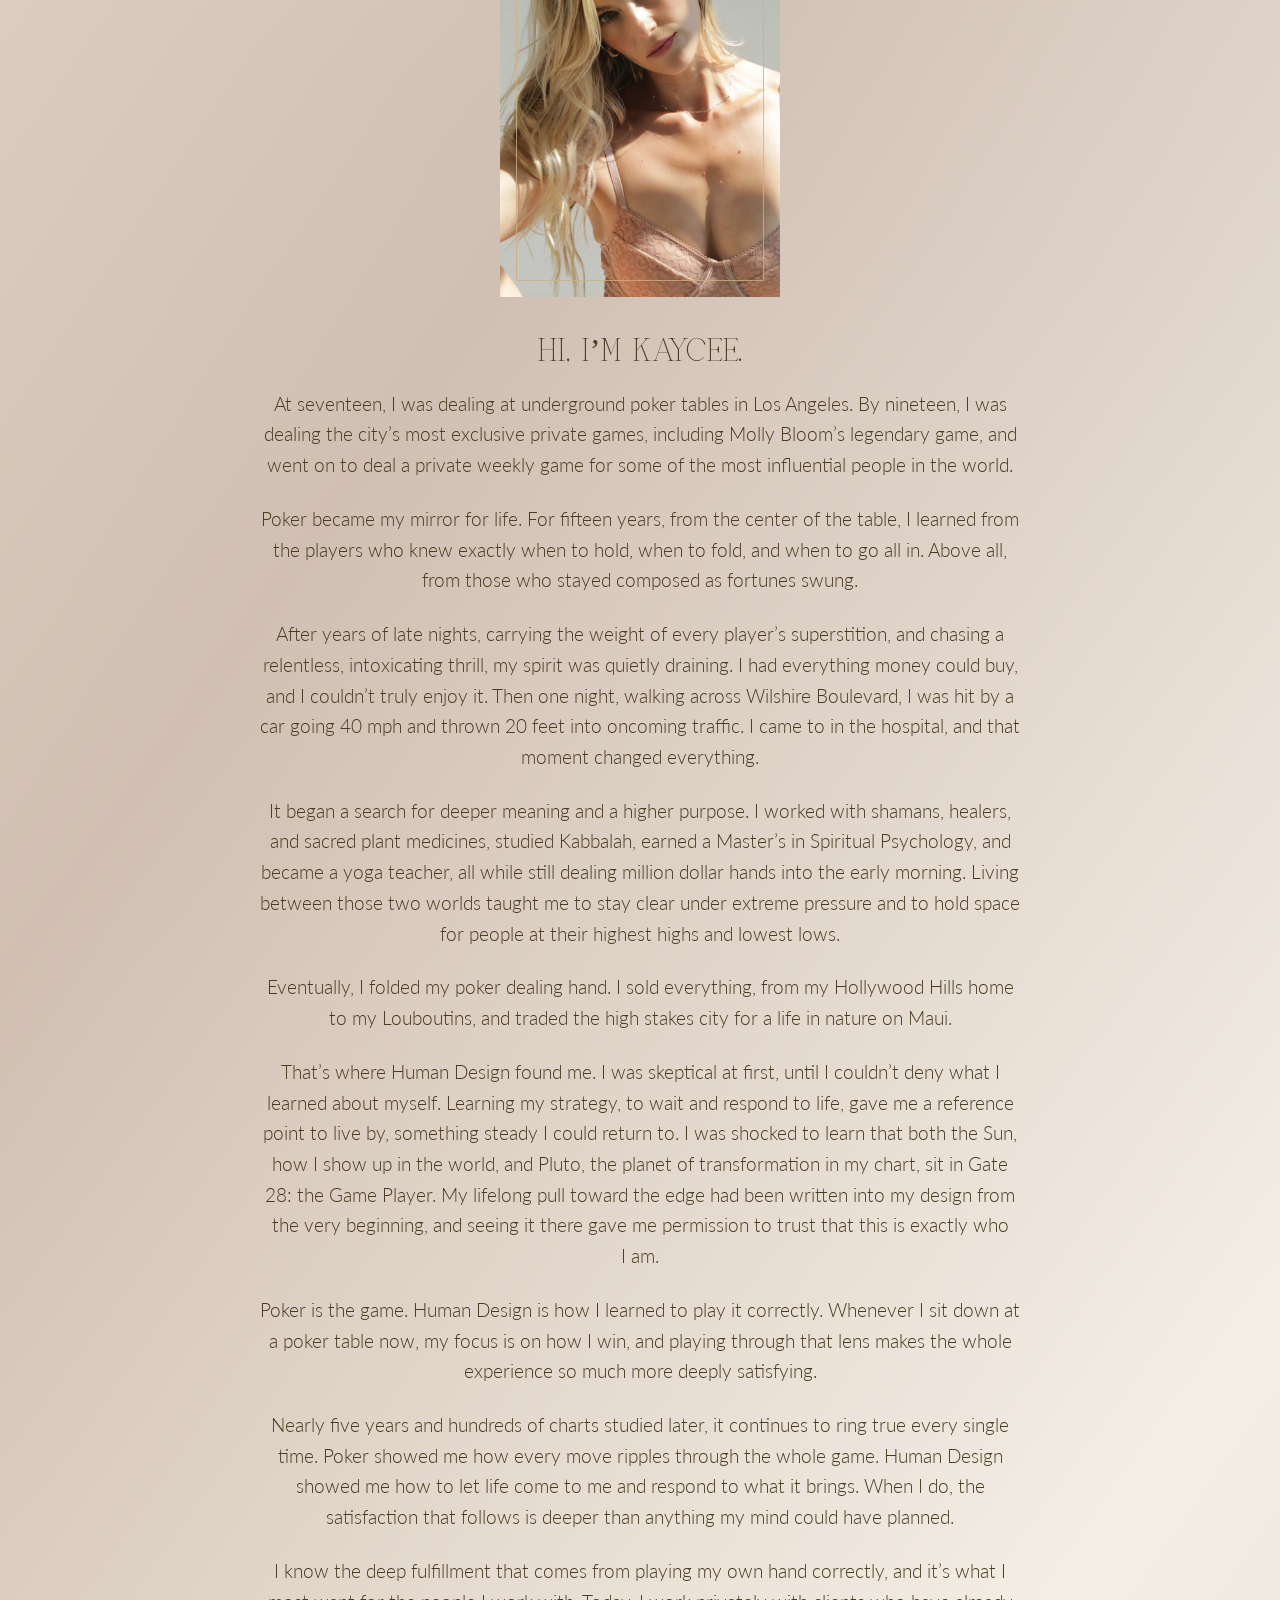
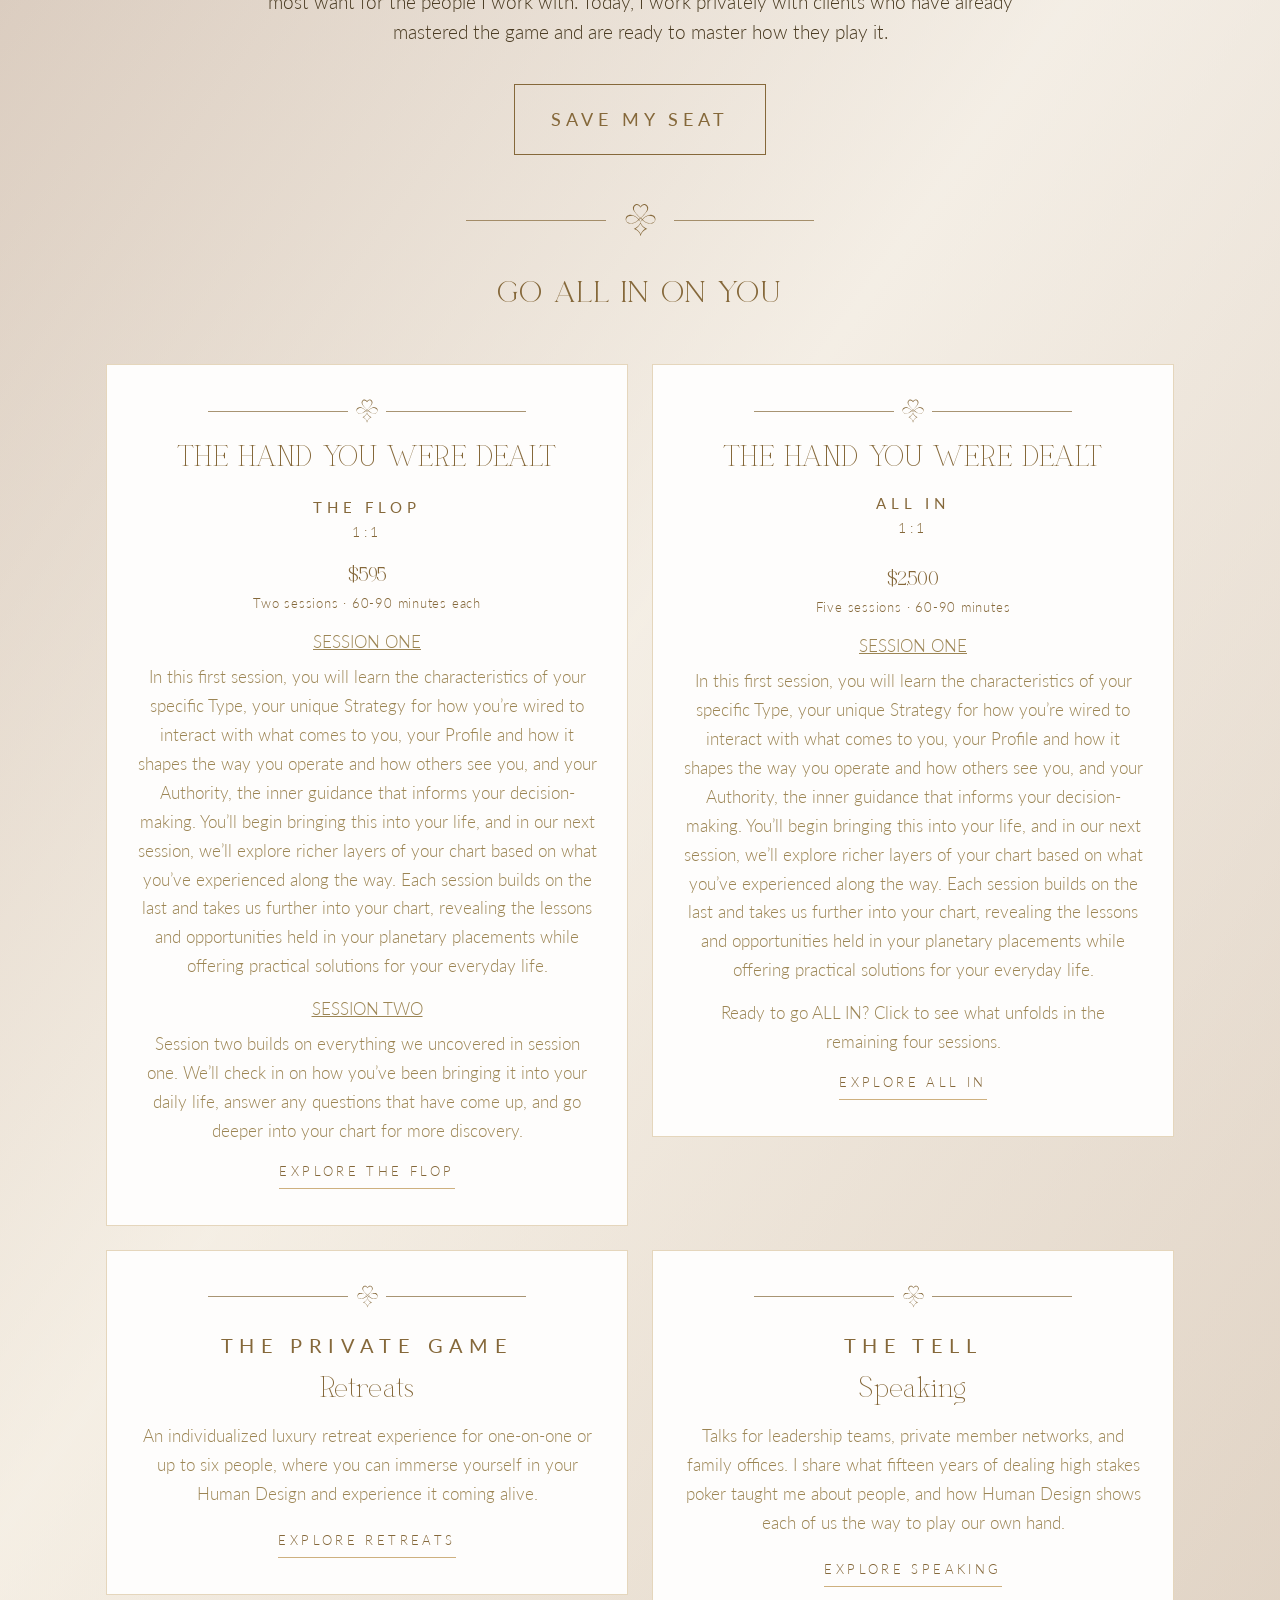
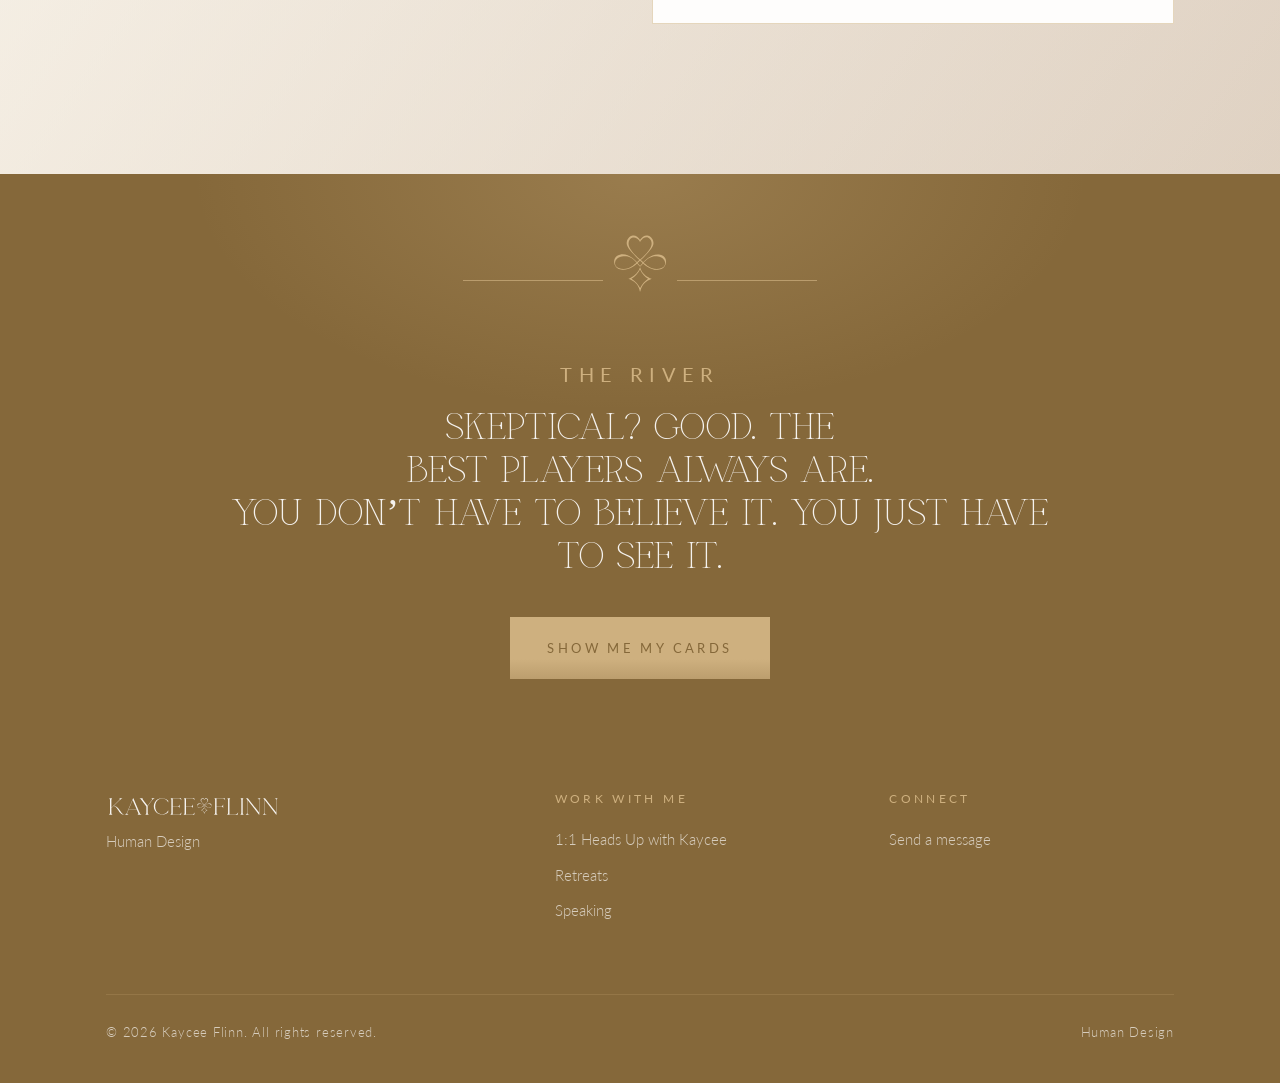
==== commit cfb3cad4: "Fix mobile card overflow, blend footer seam, polish homepage spacing - Fix offer cards overflowing t" ====
--- a/index.html
+++ b/index.html
@@ -145,7 +145,7 @@
         <div class="ornament"><span class="icon-mark" aria-hidden="true"></span></div>
         <span class="eyebrow" style="font-size:30px;font-weight:400;font-family:var(--font-logo);letter-spacing:.04em">Go all in on you</span>
       </div>
-      <div class="offers" style="text-align:center">
+      <div class="offers" style="text-align:center;margin-top:24px">
         <a class="offer reveal" href="all-in.html">
           <div class="offer-body">
             <div class="ornament" style="gap:8px;margin:0 0 20px"><span class="icon-mark" aria-hidden="true" style="width:22px"></span></div>
@@ -171,7 +171,7 @@
             <span style="display:block;margin-bottom:14px;font-family:var(--font-body);font-size:13px;letter-spacing:.06em;color:var(--gold-deep)">Five sessions · 60-90 minutes</span>
             <p style="margin-bottom:6px;text-transform:uppercase"><u>Session One</u></p>
             <p style="margin-bottom:14px">In this first session, you will learn the characteristics of your specific Type, your unique Strategy for how you’re wired to interact with what comes to you, your Profile and how it shapes the way you operate and how others see you, and your Authority, the inner guidance that informs your decision-making. You’ll begin bringing this into your life, and in our next session, we’ll explore richer layers of your chart based on what you’ve experienced along the way. Each session builds on the last and takes us further into your chart, revealing the lessons and opportunities held in your planetary placements while offering practical solutions for your everyday life.</p>
-            <p style="margin-bottom:14px">Ready to go All In? Click to see what unfolds in the remaining four sessions.</p>
+            <p style="margin-bottom:14px">Ready to go ALL IN? Click to see what unfolds in the remaining four sessions.</p>
             <span class="text-link">Explore All In</span>
           </div>
         </a>
@@ -202,7 +202,7 @@
     <div class="wrap">
       <div class="ornament" style="gap:10px;color:var(--gold)"><span class="icon-mark" aria-hidden="true"></span></div>
       <span class="eyebrow" style="display:block;font-size:20px;margin-bottom:18px">The River</span>
-      <h2 style="text-transform:uppercase">Skeptical? Good. The best players always are.<br>You don’t have to believe it. You just have to see it.</h2>
+      <h2 style="text-transform:uppercase;font-size:clamp(24px, 3vw, 40px)">Skeptical? Good. The best players always are.<br>You don’t have to believe it. You just have to see it.</h2>
       <div class="btn-row"><a class="btn gold" href="contact.html" data-book>SHOW ME MY CARDS</a></div>
     </div>
   </section>
--- a/assets/styles.css
+++ b/assets/styles.css
@@ -425,12 +425,13 @@
   display: flex; flex-direction: column; text-decoration: none; color: inherit;
   background: var(--cloud); border: 1px solid rgba(206, 176, 127, .5);
   transition: transform .5s var(--ease), box-shadow .5s var(--ease);
+  min-width: 0;
 }
 .offer:hover { transform: translateY(-6px); box-shadow: 0 30px 60px -36px rgba(66, 15, 21, .5); }
 .offer .frame { aspect-ratio: 4 / 3; overflow: hidden; }
 .offer .frame img { transition: transform 1.4s var(--ease); }
 .offer:hover .frame img { transform: scale(1.05); }
-.offer-body { padding: 34px 30px 36px; display: flex; flex-direction: column; flex: 1; }
+.offer-body { padding: 34px 30px 36px; display: flex; flex-direction: column; flex: 1; min-width: 0; }
 .offer-body .eyebrow { margin-bottom: 12px; font-size: 11.5px; }
 .offer-body h3 { color: var(--burgundy); }
 .offer-body p { color: var(--ink-soft); flex: 1; }
@@ -532,7 +533,15 @@
 .hp { position: absolute; left: -9999px; }
 
 /* ---------- Footer ---------- */
-.site-footer { background: var(--ink); color: rgba(245, 242, 238, .72); padding: 50px 0 40px; font-size: 15px; }
+.site-footer {
+  position: relative;
+  background: var(--ink); color: rgba(245, 242, 238, .72); padding: 50px 0 40px; font-size: 15px;
+}
+.site-footer::before {
+  content: ""; position: absolute; left: 0; right: 0; top: -80px; height: 80px;
+  background: linear-gradient(to bottom, transparent, var(--ink));
+  pointer-events: none;
+}
 .footer-top { display: grid; grid-template-columns: 1.4fr 1fr 1fr; gap: 50px; align-items: start; }
 @media (max-width: 820px) { .footer-top { grid-template-columns: 1fr; gap: 40px; } }
 .footer-brand img { height: 34px; width: auto; }
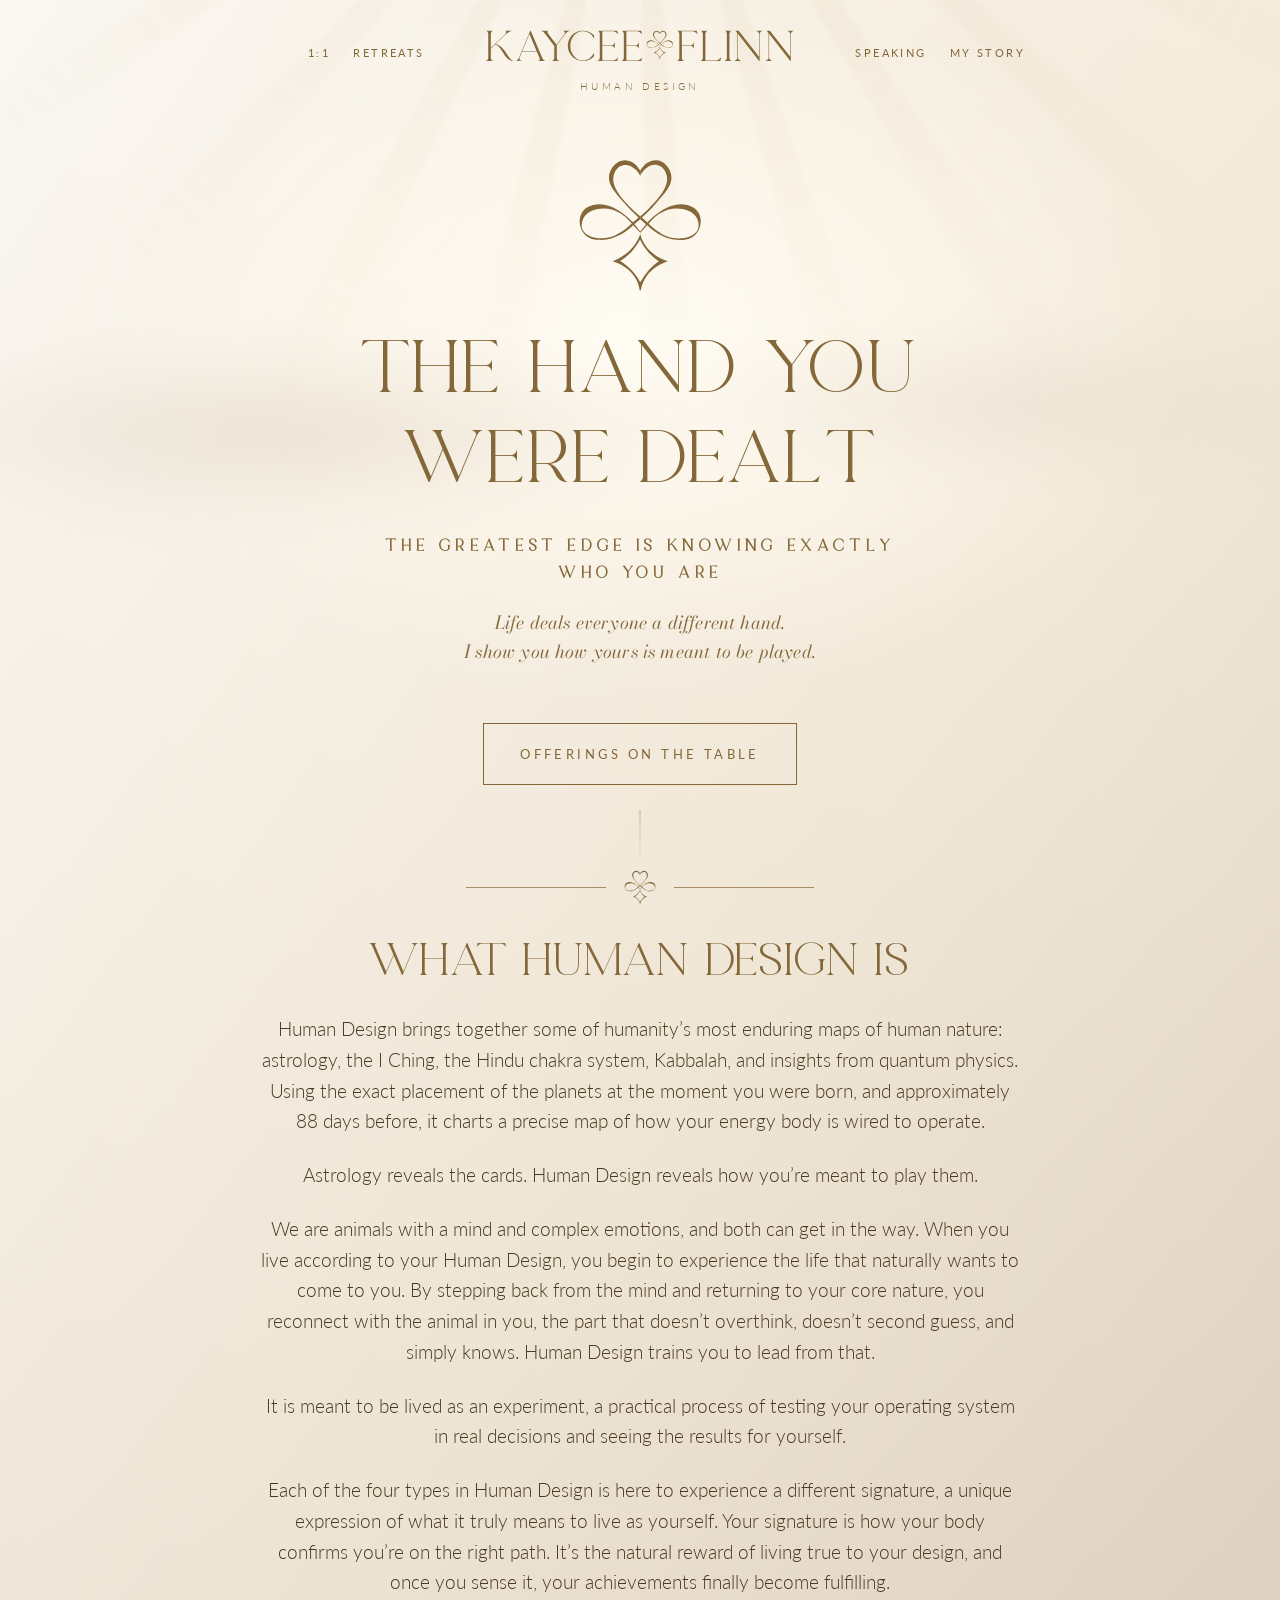
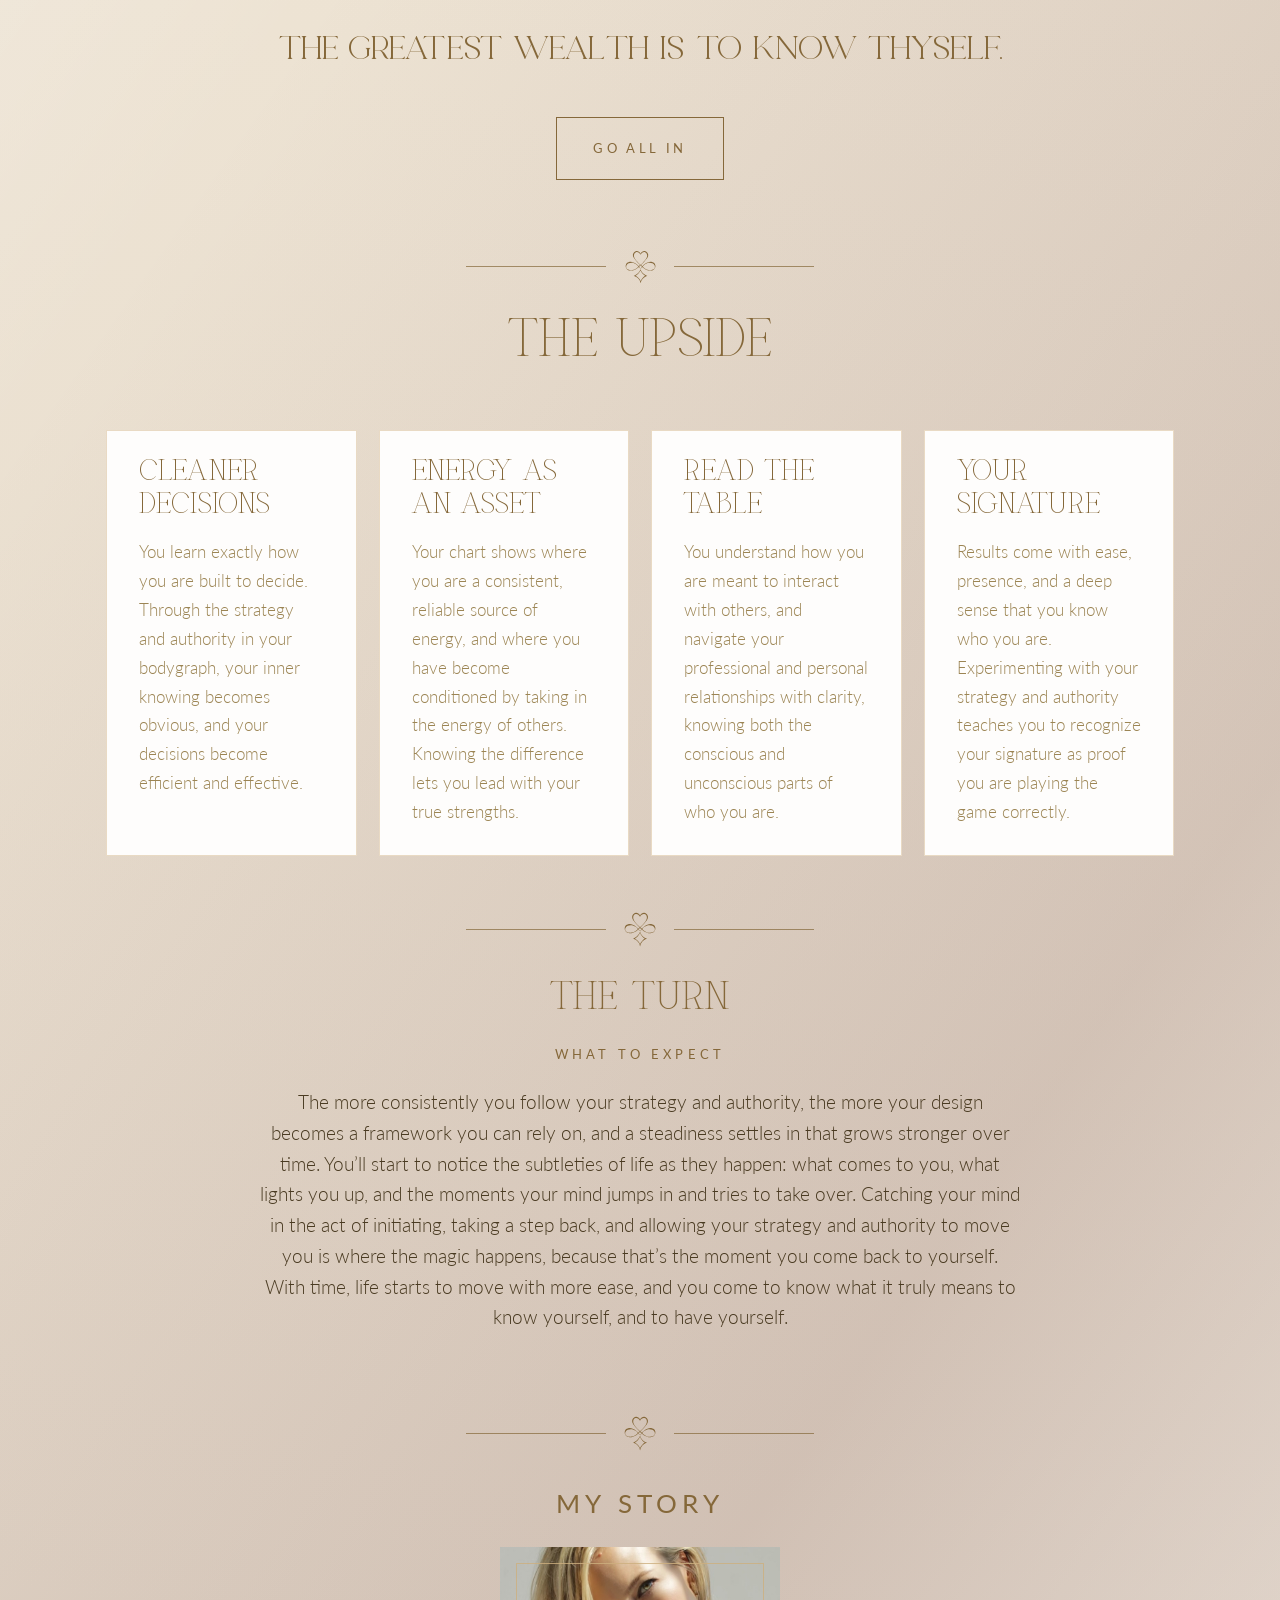
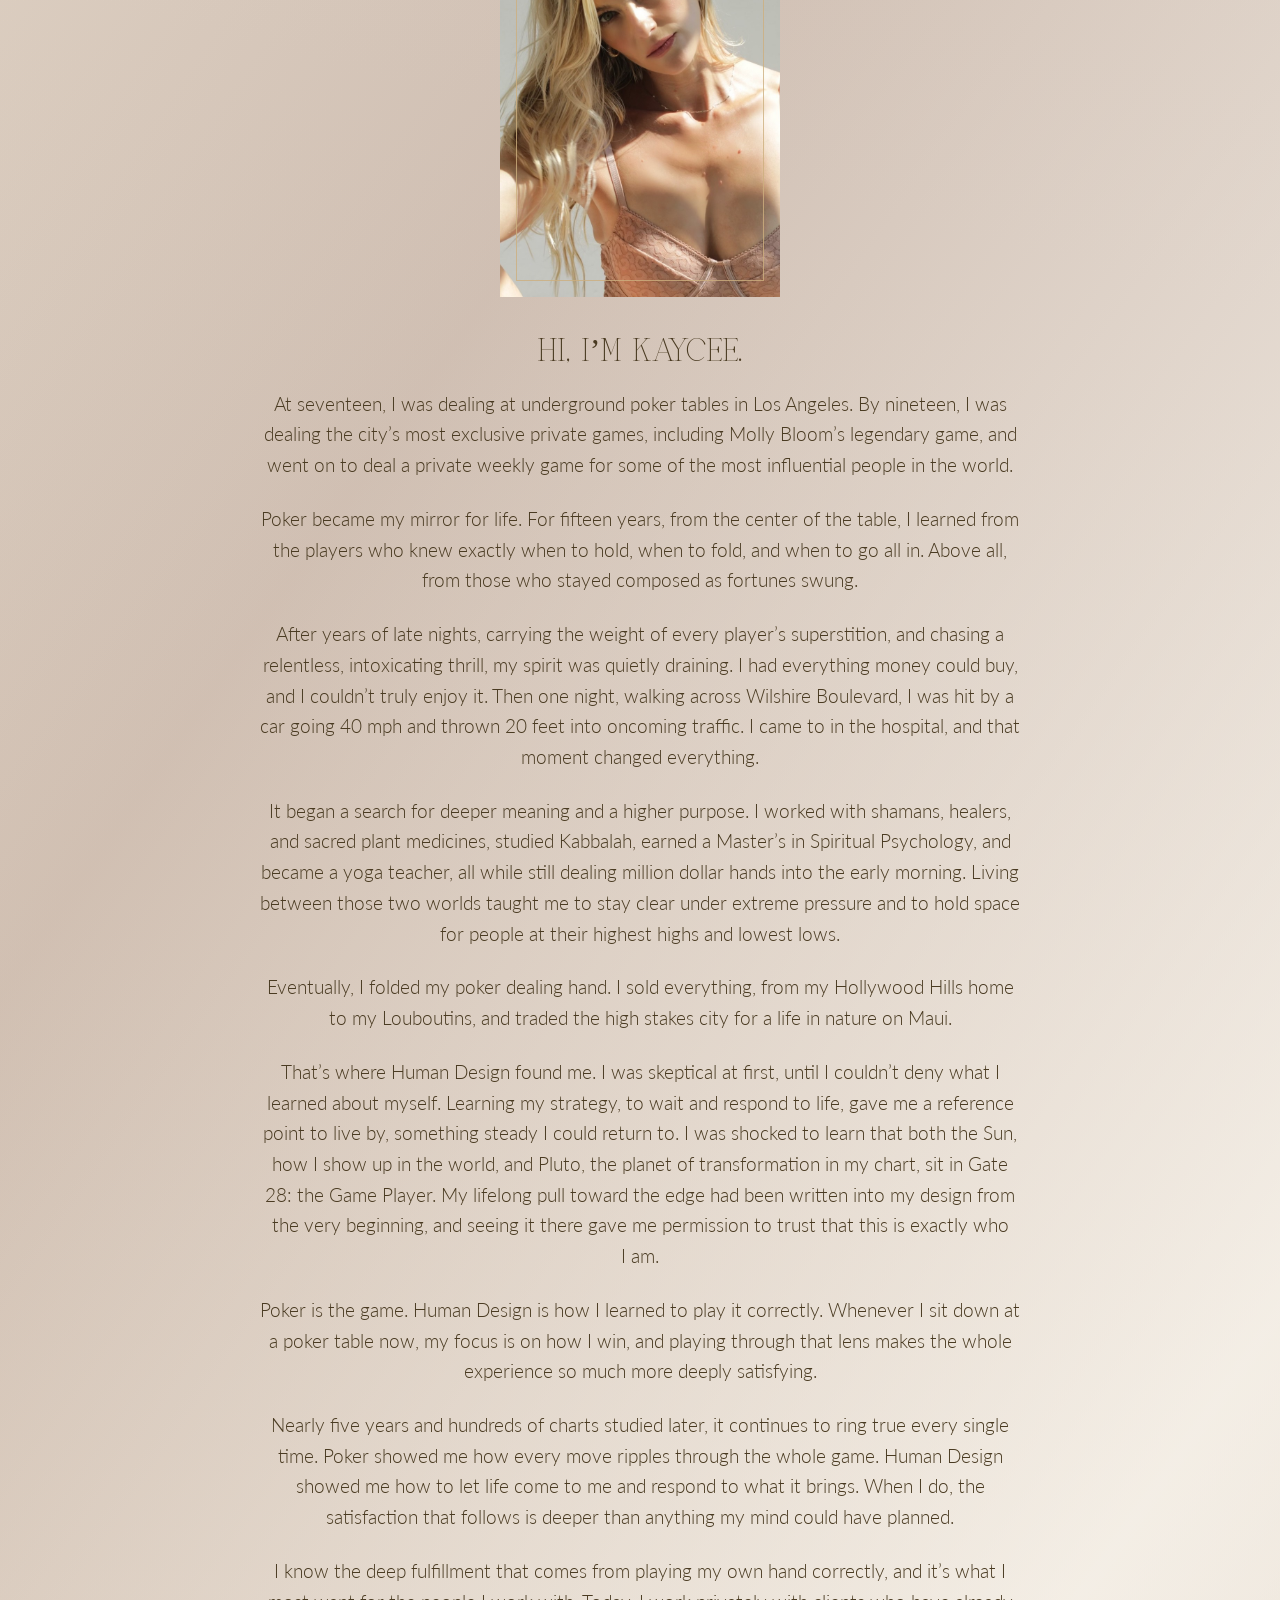
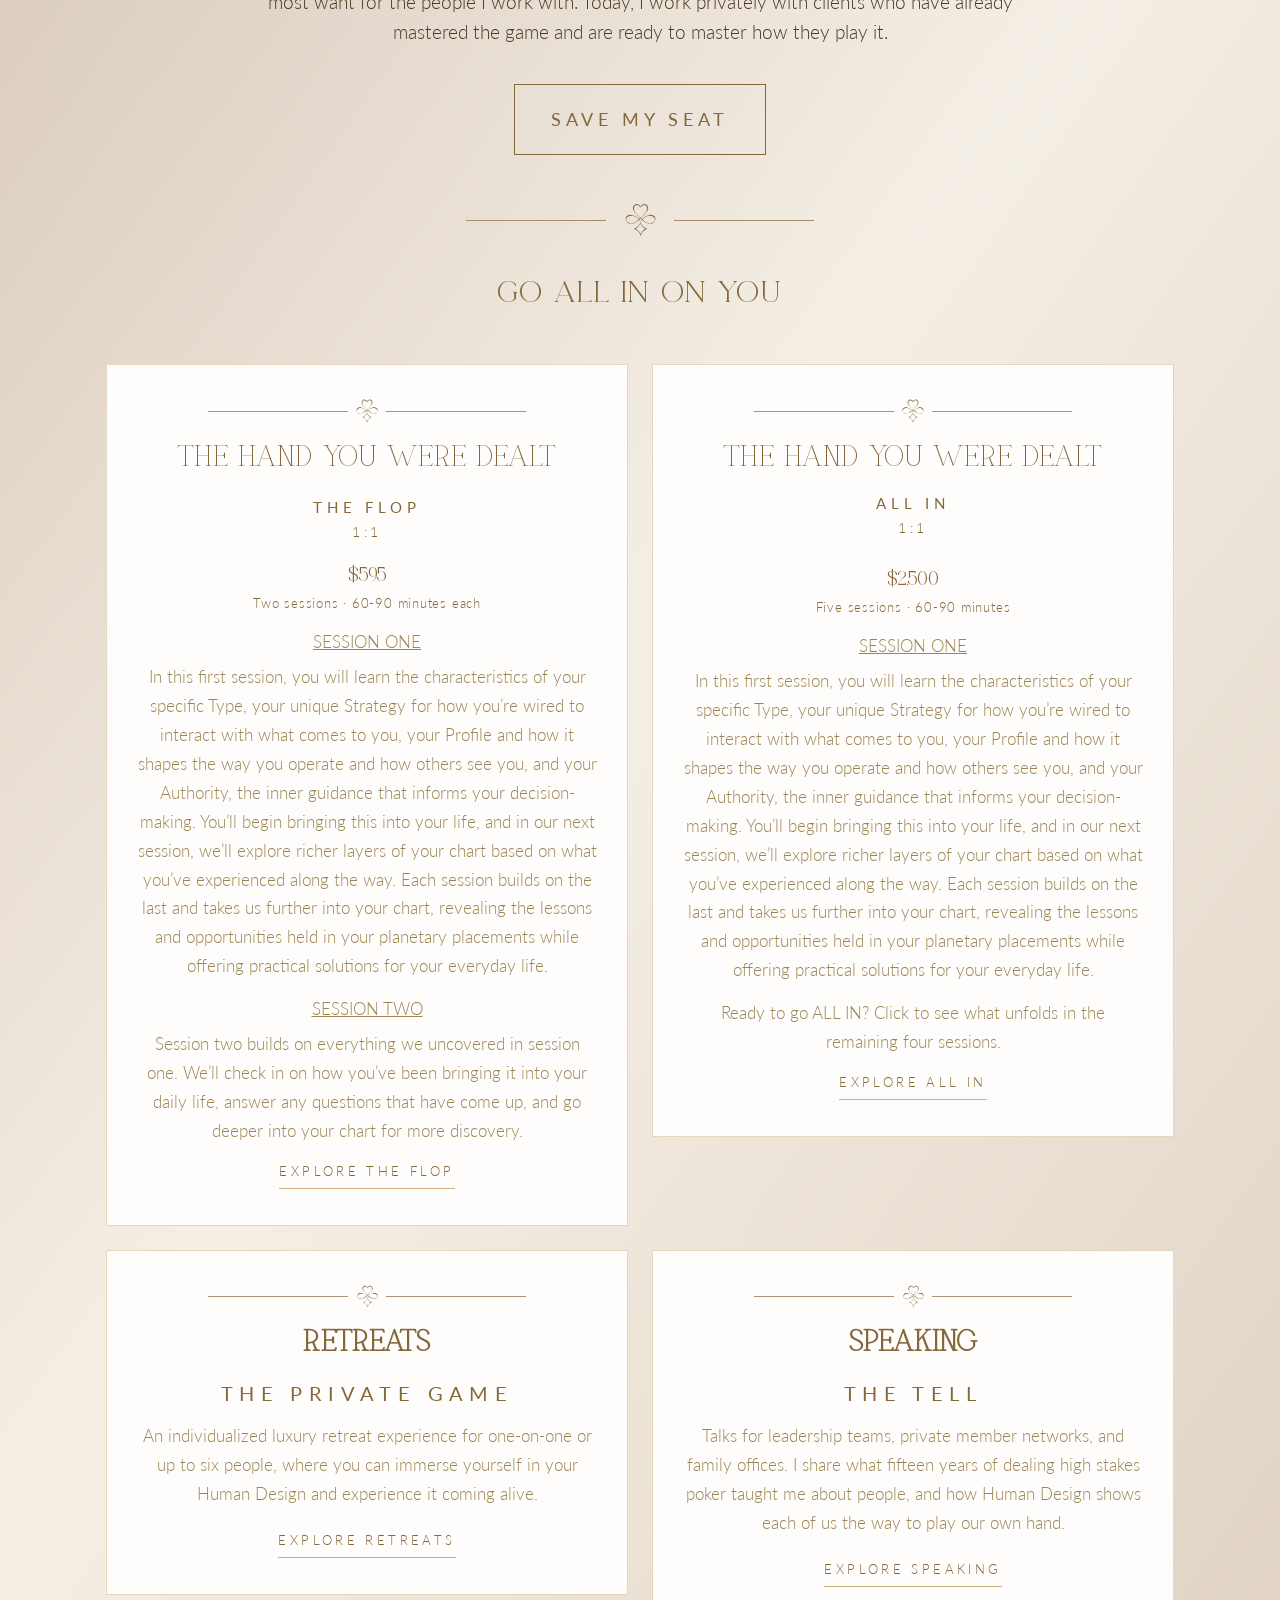
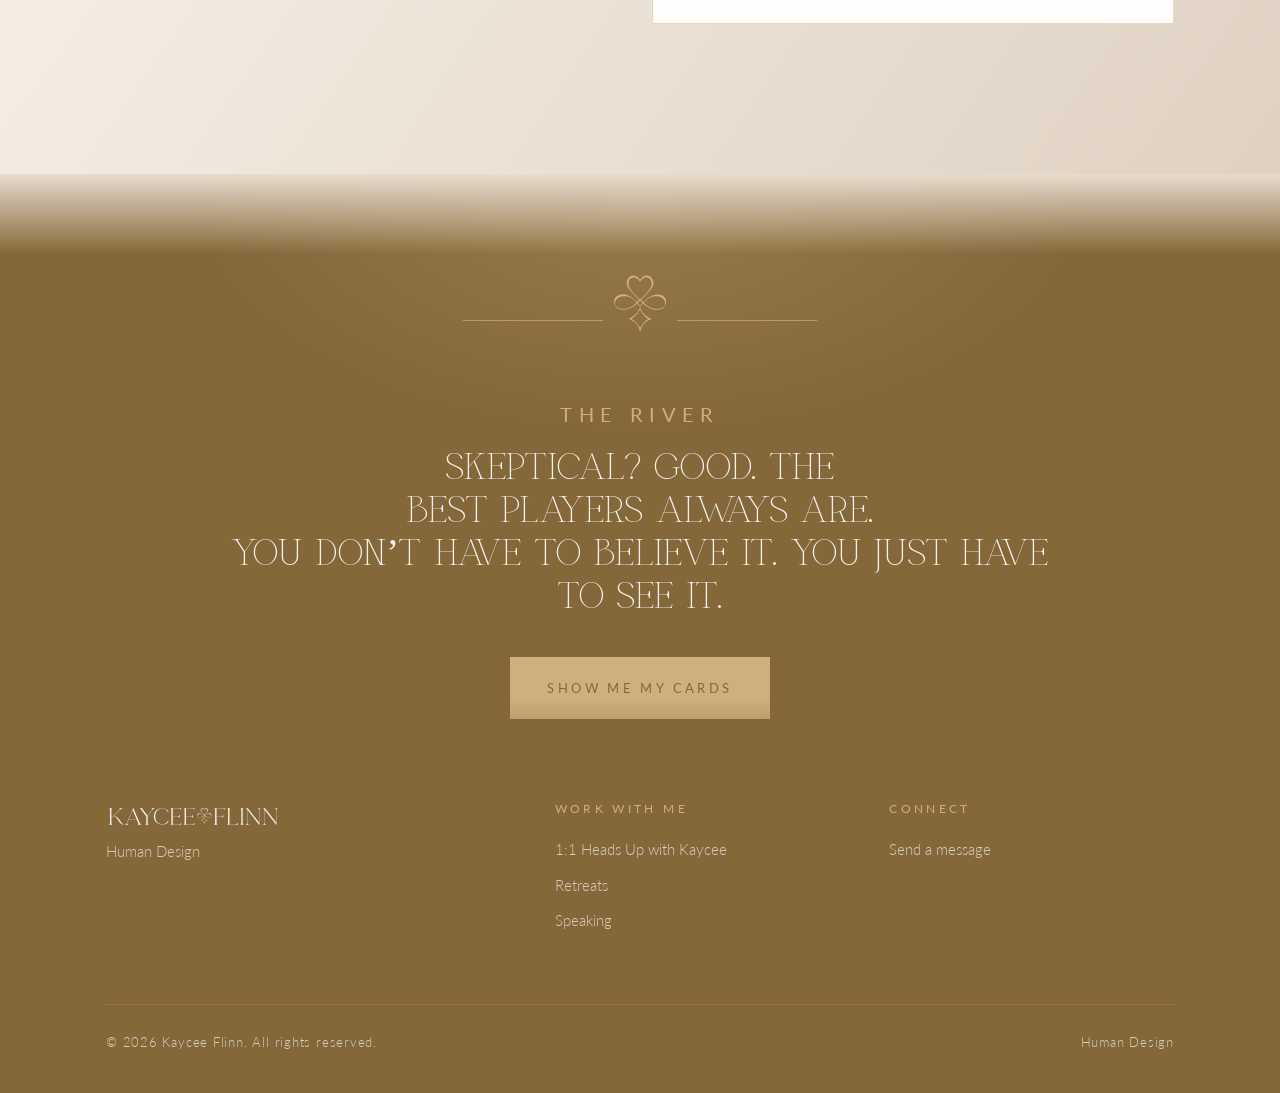
==== commit b47ad67e: "Polish nav, footer, and page-hero details across site - Nav: top-left link now reads "1:1" instead o" ====
--- a/index.html
+++ b/index.html
@@ -9,6 +9,8 @@
   <meta property="og:description" content="Are you ready to learn the hand you’ve been playing blind?">
   <meta property="og:image" content="assets/img/beige-gold.jpg">
   <link rel="icon" href="assets/logo/favicon.svg" type="image/svg+xml">
+  <link rel="preload" href="assets/fonts/TriklenCare.ttf" as="font" type="font/ttf" crossorigin>
+  <link rel="preload" href="assets/fonts/Qariga.ttf" as="font" type="font/ttf" crossorigin>
   <link rel="preconnect" href="https://fonts.googleapis.com">
   <link rel="preconnect" href="https://fonts.gstatic.com" crossorigin>
   <link href="https://fonts.googleapis.com/css2?family=Lato:wght@300;400&family=Bodoni+Moda:ital,wght@1,400..500&display=swap" rel="stylesheet">
@@ -19,7 +21,7 @@
 <header class="site-header">
   <div class="wrap">
     <nav class="nav-split left" aria-label="Main">
-      <a href="all-in.html">Heads Up</a>
+      <a href="all-in.html">1:1</a>
       <a href="retreats.html">Retreats</a>
     </nav>
     <a class="brand" href="index.html" aria-label="Kaycee Flinn — home"><span class="brand-mark" aria-hidden="true"></span><span class="brand-tagline">Human Design</span></a>
@@ -29,7 +31,7 @@
     </nav>
     <button class="menu-toggle" aria-label="Menu" aria-expanded="false"><span></span><span></span></button>
     <nav class="mobile-nav" aria-label="Mobile">
-      <a href="all-in.html">Heads Up</a>
+      <a href="all-in.html">1:1</a>
       <a href="retreats.html">Retreats</a>
       <a href="speaking.html">Speaking</a>
       <a href="index.html#about">My Story</a>
@@ -178,8 +180,8 @@
         <a class="offer reveal d1" href="retreats.html">
           <div class="offer-body">
             <div class="ornament" style="gap:8px;margin:0 0 20px"><span class="icon-mark" aria-hidden="true" style="width:22px"></span></div>
-            <span class="eyebrow">The Private Game</span>
-            <h3>Retreats</h3>
+            <h3 style="text-transform:uppercase;font-weight:700">Retreats</h3>
+            <span class="eyebrow" style="font-weight:400">The Private Game</span>
             <p>An individualized luxury retreat experience for one-on-one or up to six people, where you can immerse yourself in your Human Design and experience it coming alive.</p>
             <span class="text-link">Explore Retreats</span>
           </div>
@@ -187,8 +189,8 @@
         <a class="offer reveal d2" href="speaking.html">
           <div class="offer-body">
             <div class="ornament" style="gap:8px;margin:0 0 20px"><span class="icon-mark" aria-hidden="true" style="width:22px"></span></div>
-            <span class="eyebrow">The Tell</span>
-            <h3>Speaking</h3>
+            <h3 style="text-transform:uppercase;font-weight:700">Speaking</h3>
+            <span class="eyebrow" style="font-weight:400">The Tell</span>
             <p>Talks for leadership teams, private member networks, and family offices. I share what fifteen years of dealing high stakes poker taught me about people, and how Human Design shows each of us the way to play our own hand.</p>
             <span class="text-link">Explore Speaking</span>
           </div>
@@ -198,7 +200,7 @@
   </section>
 
   <!-- FINAL CTA -->
-  <section class="final-cta on-dark" style="padding:60px 0">
+  <section class="final-cta on-dark" style="padding:100px 0 60px">
     <div class="wrap">
       <div class="ornament" style="gap:10px;color:var(--gold)"><span class="icon-mark" aria-hidden="true"></span></div>
       <span class="eyebrow" style="display:block;font-size:20px;margin-bottom:18px">The River</span>
@@ -209,7 +211,7 @@
 
 </main>
 
-<footer class="site-footer">
+<footer class="site-footer" style="padding-top:20px">
   <div class="wrap">
     <div class="footer-top">
       <div class="footer-brand">
--- a/assets/styles.css
+++ b/assets/styles.css
@@ -377,6 +377,7 @@
   background: var(--cloud); padding: 26px 32px 28px; position: relative;
   border: 1px solid rgba(206, 176, 127, .45);
   transition: transform .5s var(--ease), box-shadow .5s var(--ease);
+  min-width: 0;
 }
 .card:hover { transform: translateY(-4px); box-shadow: 0 24px 50px -30px rgba(66, 15, 21, .35); }
 .card .num { font-family: var(--font-logo); font-size: 15px; letter-spacing: .2em; color: var(--gold-deep); display: block; margin-bottom: 18px; }
@@ -506,6 +507,11 @@
   content: ""; position: absolute; inset: 0;
   background: radial-gradient(ellipse 50% 60% at 50% 0%, rgba(206, 176, 127, .28), transparent 70%);
 }
+.final-cta::after {
+  content: ""; position: absolute; left: 0; right: 0; top: 0; height: 80px;
+  background: linear-gradient(to bottom, var(--beige), transparent);
+  pointer-events: none;
+}
 .final-cta .wrap { position: relative; }
 .final-cta h2 { color: var(--ivory); max-width: 860px; margin: 0 auto 22px; }
 .final-cta .icon-mark { width: 54px; color: var(--gold); margin: 0 auto 34px; }
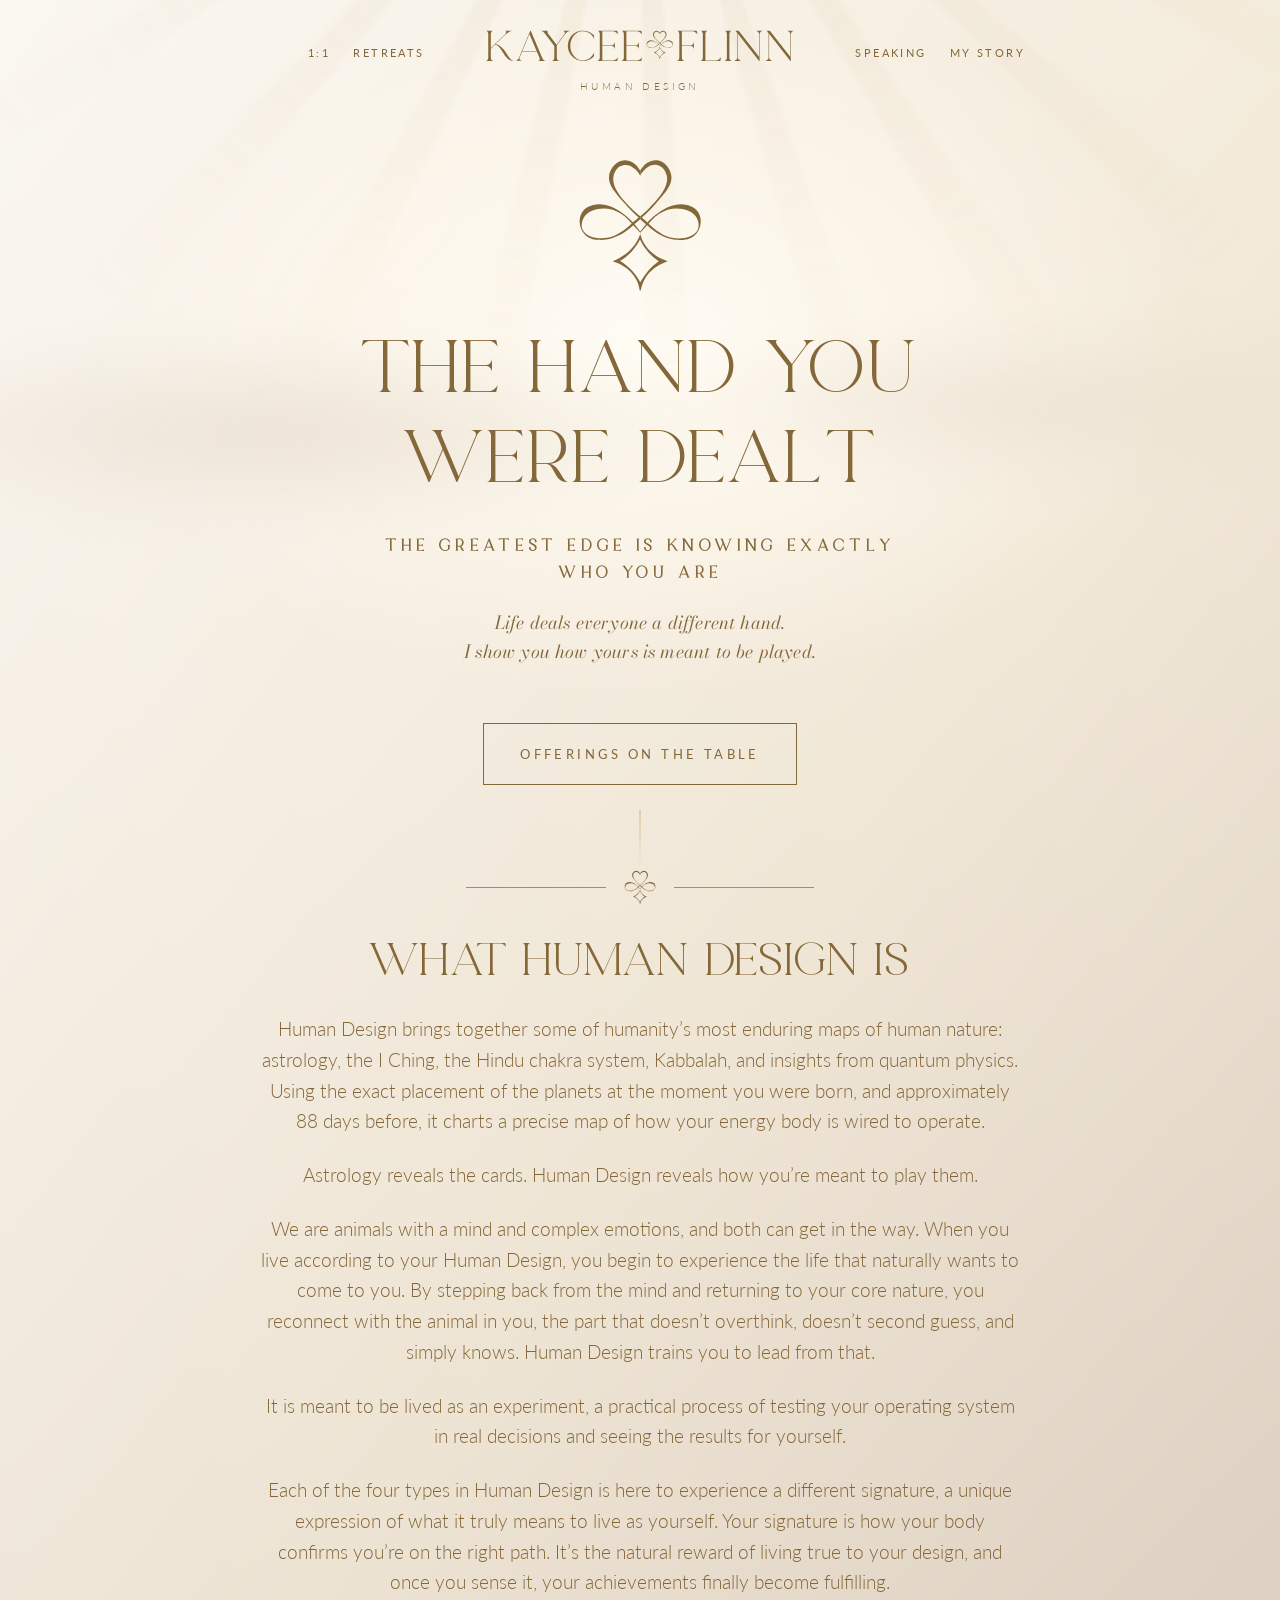
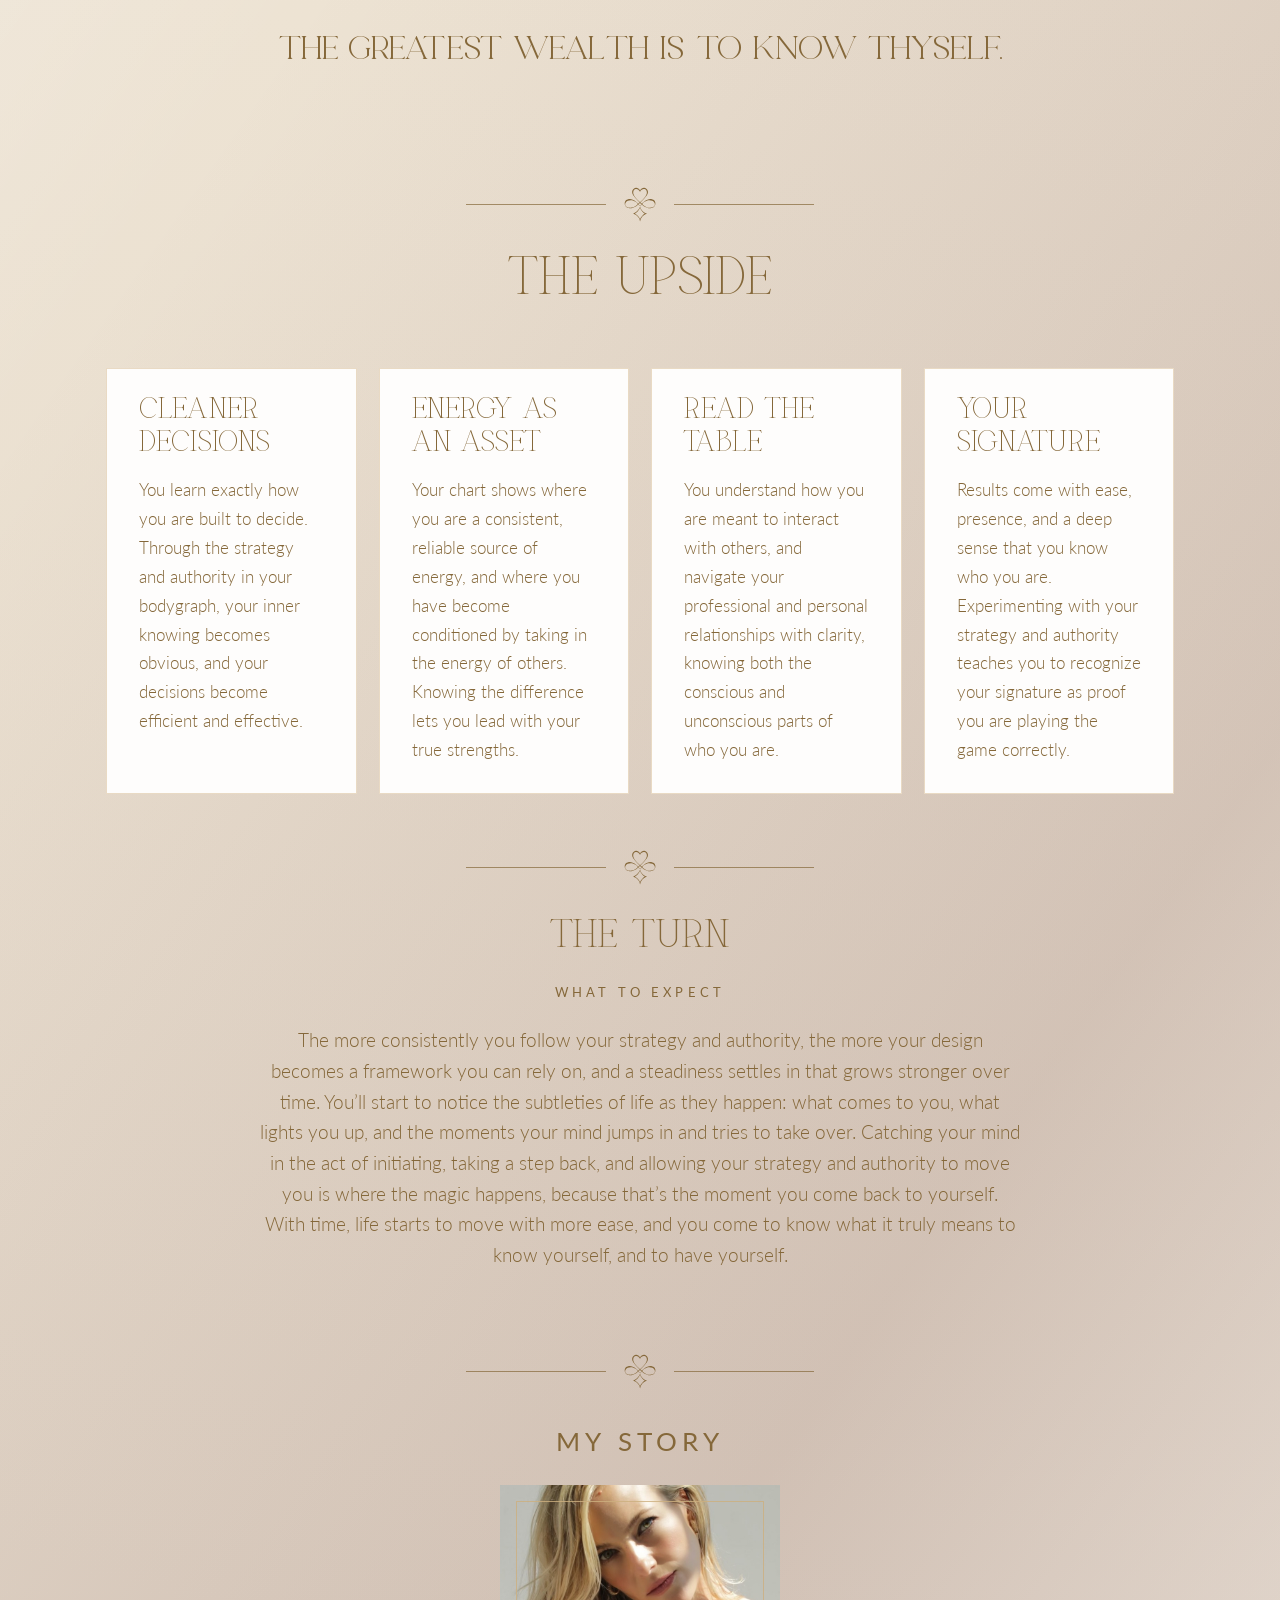
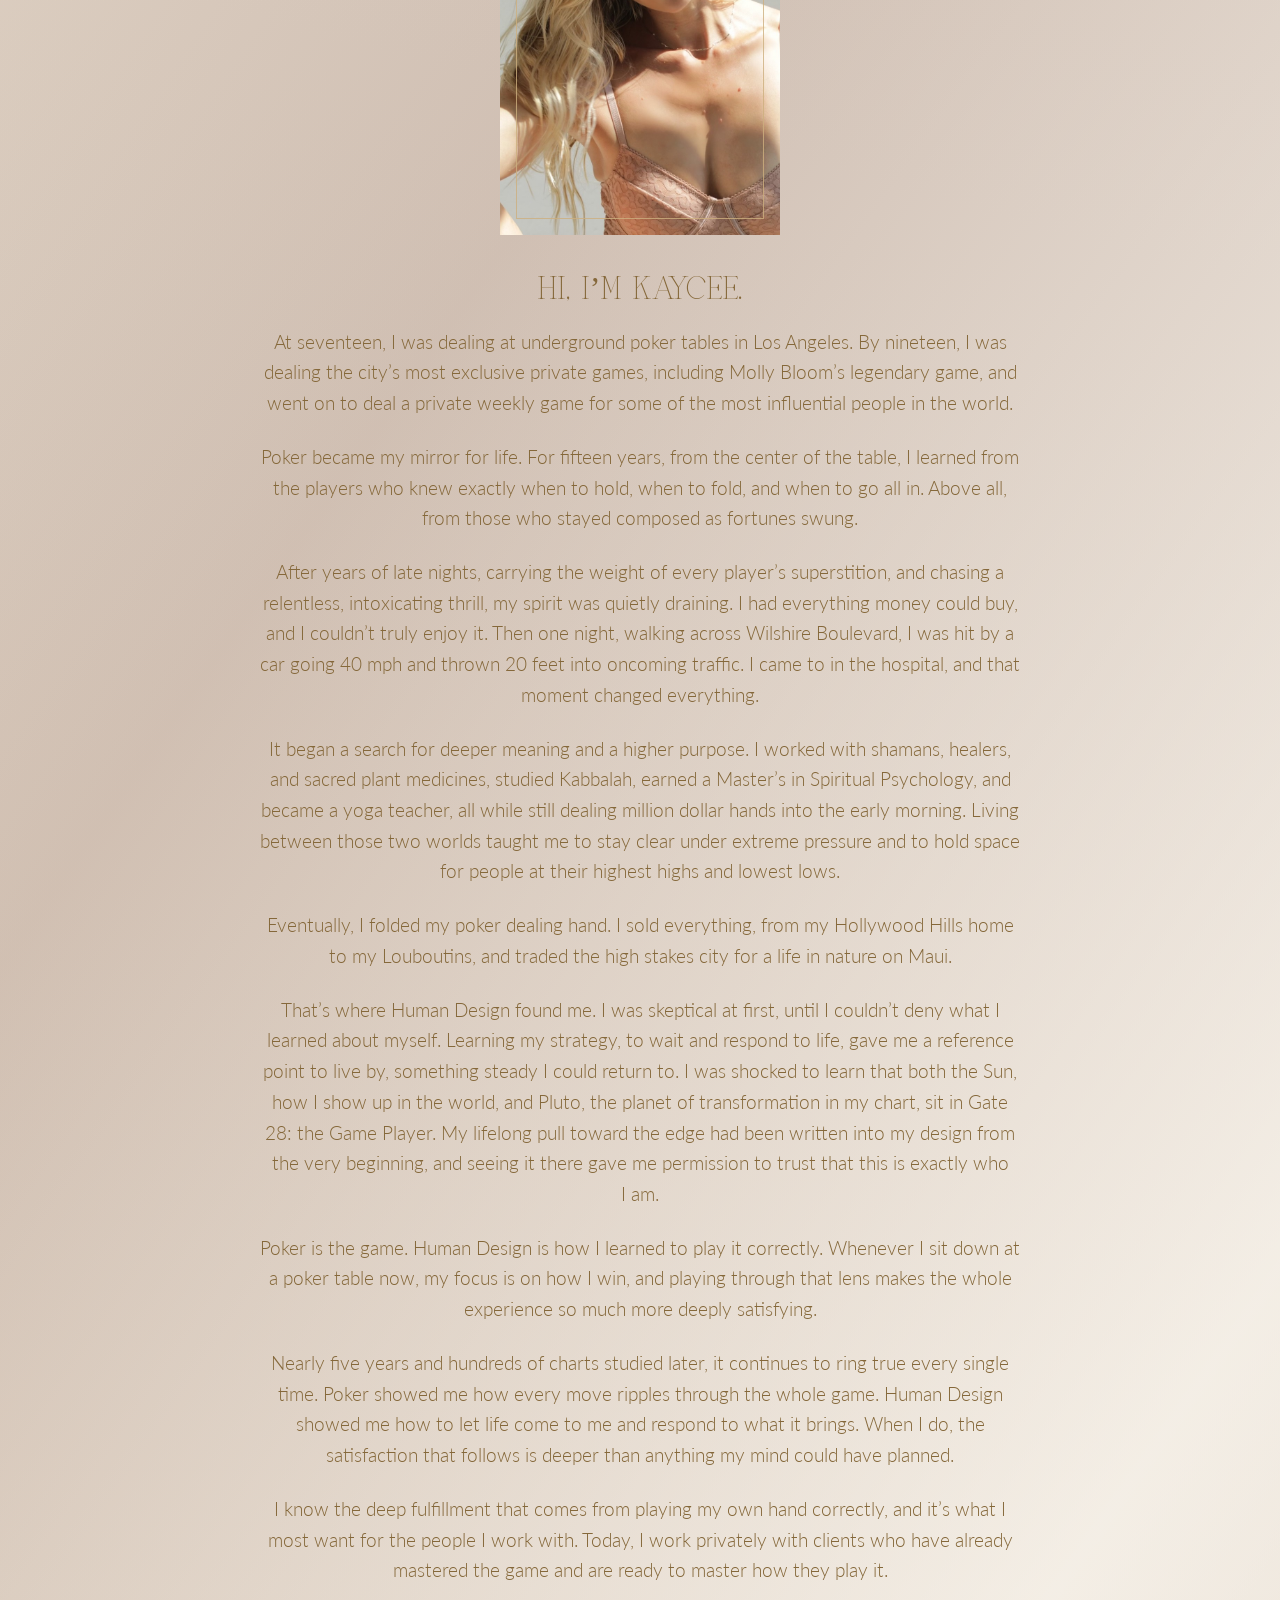
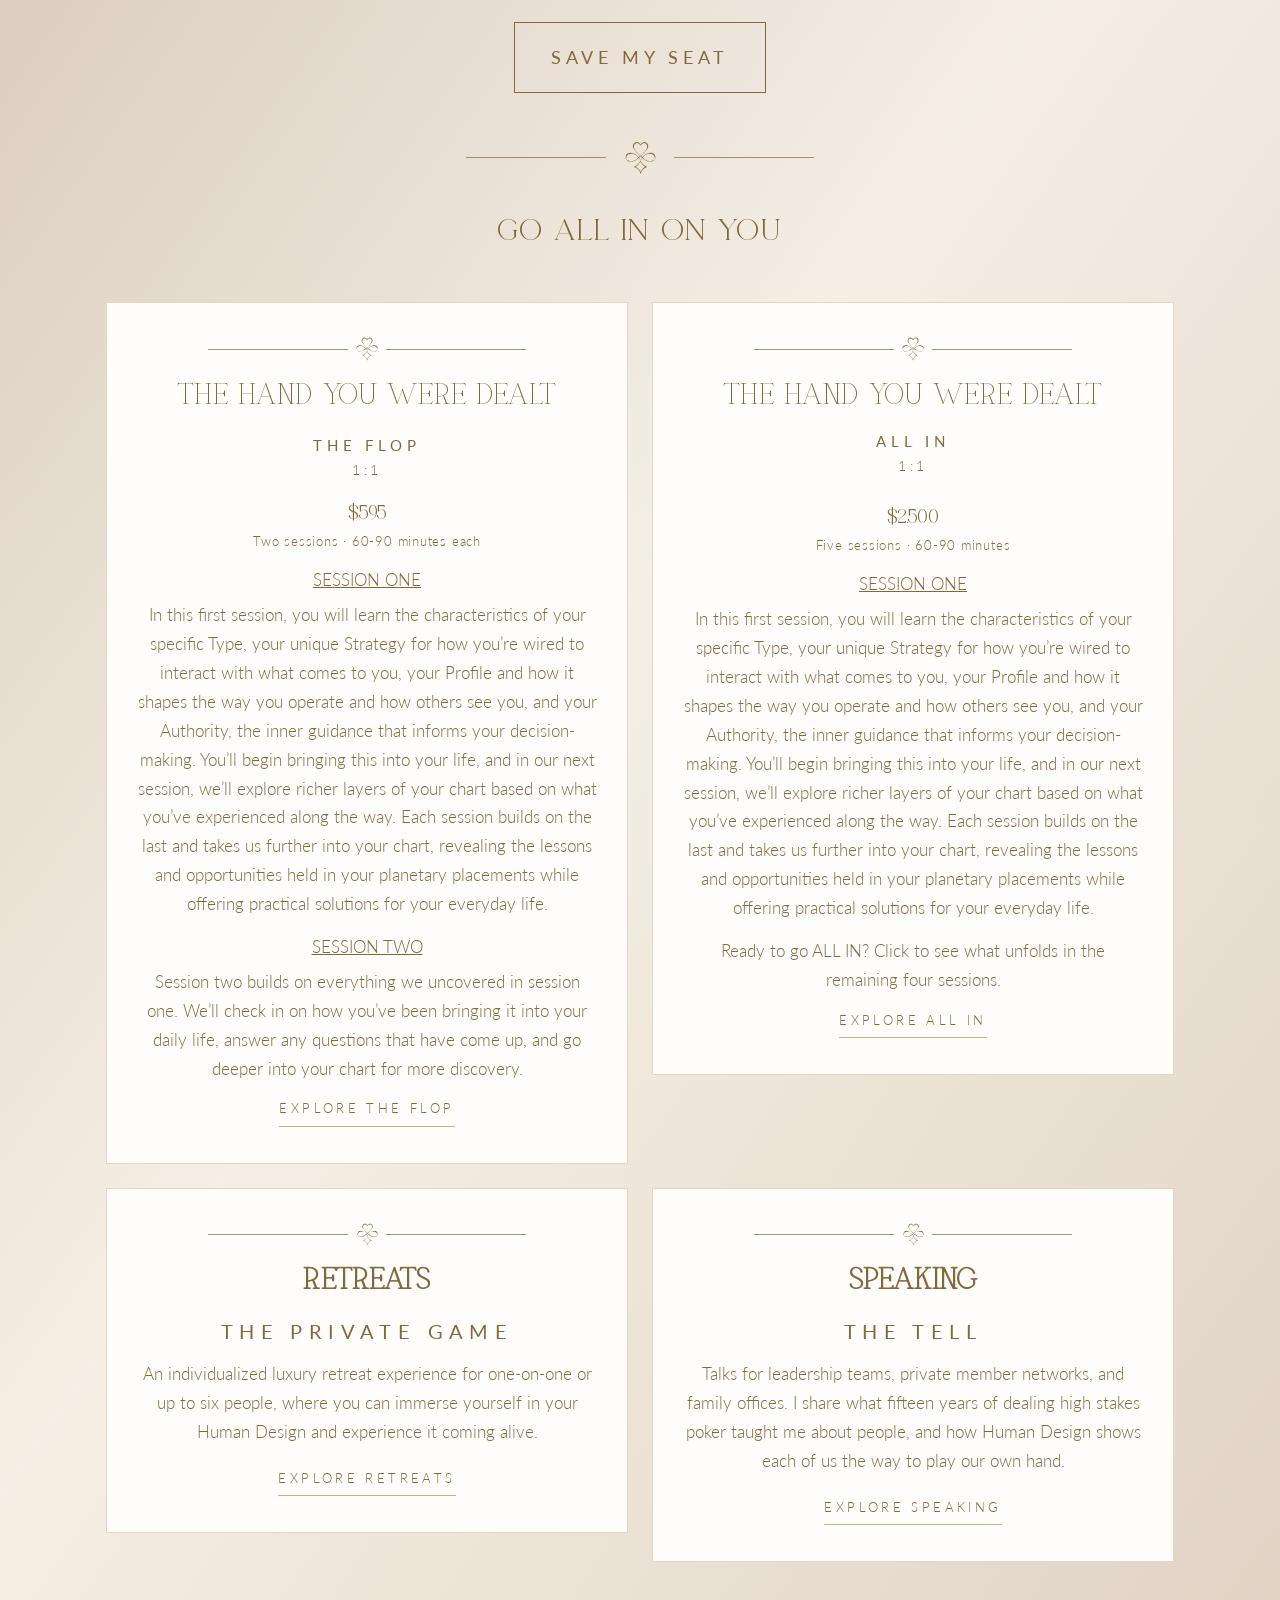
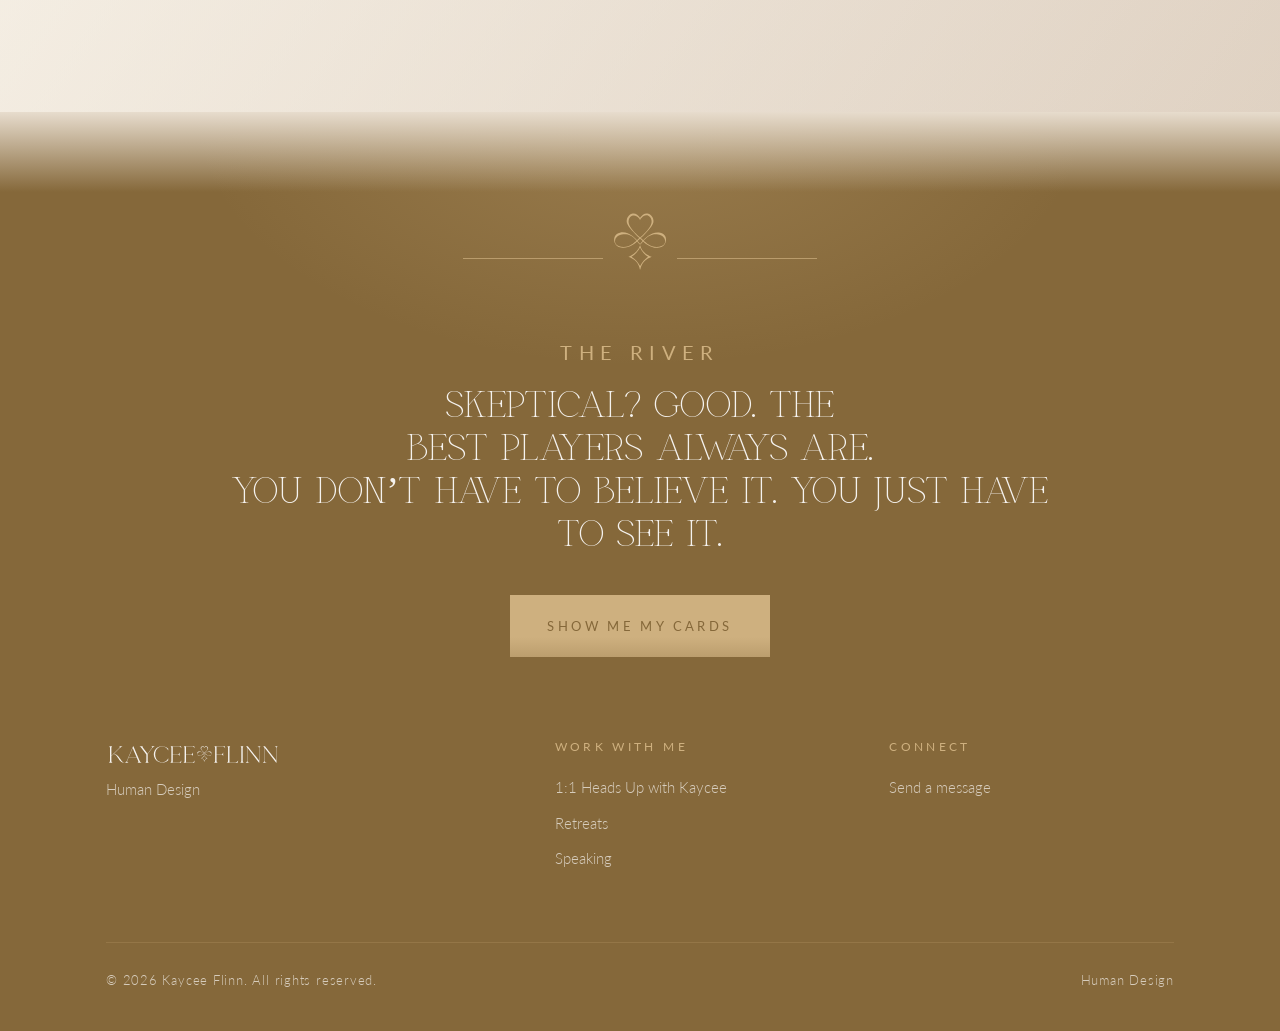
==== commit 8c3630b6: "Unify text color to the standard dark gold, misc homepage/all-in tweaks - Remove GO ALL IN button un" ====
--- a/index.html
+++ b/index.html
@@ -61,13 +61,12 @@
       <div class="narrow reveal">
         <div class="ornament"><span class="icon-mark" aria-hidden="true"></span></div>
         <h2 style="font-family:var(--font-logo);color:var(--gold-deep);text-transform:uppercase;font-size:clamp(28px, 3.6vw, 50px);margin-bottom:28px">What Human Design Is</h2>
-        <p class="lead" style="color:#4a3b22">Human Design brings together some of humanity’s most enduring maps of human nature: astrology, the I Ching, the Hindu chakra system, Kabbalah, and insights from quantum physics. Using the exact placement of the planets at the moment you were born, and approximately 88 days before, it charts a precise map of how your energy body is wired to operate.</p>
-        <p class="lead" style="color:#4a3b22">Astrology reveals the cards. Human Design reveals how you’re meant to play them.</p>
-        <p class="lead" style="color:#4a3b22">We are animals with a mind and complex emotions, and both can get in the way. When you live according to your Human Design, you begin to experience the life that naturally wants to come to you. By stepping back from the mind and returning to your core nature, you reconnect with the animal in you, the part that doesn’t overthink, doesn’t second guess, and simply knows. Human Design trains you to lead from that.</p>
-        <p class="lead" style="color:#4a3b22">It is meant to be lived as an experiment, a practical process of testing your operating system in real decisions and seeing the results for yourself.</p>
-        <p class="lead" style="color:#4a3b22">Each of the four types in Human Design is here to experience a different signature, a unique expression of what it truly means to live as yourself. Your signature is how your body confirms you’re on the right path. It’s the natural reward of living true to your design, and once you sense it, your achievements finally become fulfilling.</p>
+        <p class="lead" style="color:var(--gold-deep)">Human Design brings together some of humanity’s most enduring maps of human nature: astrology, the I Ching, the Hindu chakra system, Kabbalah, and insights from quantum physics. Using the exact placement of the planets at the moment you were born, and approximately 88 days before, it charts a precise map of how your energy body is wired to operate.</p>
+        <p class="lead" style="color:var(--gold-deep)">Astrology reveals the cards. Human Design reveals how you’re meant to play them.</p>
+        <p class="lead" style="color:var(--gold-deep)">We are animals with a mind and complex emotions, and both can get in the way. When you live according to your Human Design, you begin to experience the life that naturally wants to come to you. By stepping back from the mind and returning to your core nature, you reconnect with the animal in you, the part that doesn’t overthink, doesn’t second guess, and simply knows. Human Design trains you to lead from that.</p>
+        <p class="lead" style="color:var(--gold-deep)">It is meant to be lived as an experiment, a practical process of testing your operating system in real decisions and seeing the results for yourself.</p>
+        <p class="lead" style="color:var(--gold-deep)">Each of the four types in Human Design is here to experience a different signature, a unique expression of what it truly means to live as yourself. Your signature is how your body confirms you’re on the right path. It’s the natural reward of living true to your design, and once you sense it, your achievements finally become fulfilling.</p>
         <p style="font-family:var(--font-logo);color:var(--gold-deep);text-transform:uppercase;font-size:clamp(22px, 2.6vw, 34px)">The greatest wealth is to know Thyself.</p>
-        <div class="btn-row" style="justify-content:center"><a class="btn" href="contact.html" data-book style="background:transparent;border-color:var(--gold-deep);color:var(--gold-deep)">GO ALL IN</a></div>
       </div>
     </div>
   </section>
@@ -106,7 +105,7 @@
           <div class="ornament"><span class="icon-mark" aria-hidden="true"></span></div>
           <h2 style="text-transform:uppercase;font-size:clamp(28px, 3.2vw, 44px)">The Turn</h2>
           <span class="eyebrow" style="display:block;font-size:13px">What to expect</span>
-          <p class="lead" style="color:#4a3b22">The more consistently you follow your strategy and authority, the more your design becomes a framework you can rely on, and a steadiness settles in that grows stronger over time. You’ll start to notice the subtleties of life as they happen: what comes to you, what lights you up, and the moments your mind jumps in and tries to take over. Catching your mind in the act of initiating, taking a step back, and allowing your strategy and authority to move you is where the magic happens, because that’s the moment you come back to yourself. With time, life starts to move with more ease, and you come to know what it truly means to know yourself, and to have yourself.</p>
+          <p class="lead" style="color:var(--gold-deep)">The more consistently you follow your strategy and authority, the more your design becomes a framework you can rely on, and a steadiness settles in that grows stronger over time. You’ll start to notice the subtleties of life as they happen: what comes to you, what lights you up, and the moments your mind jumps in and tries to take over. Catching your mind in the act of initiating, taking a step back, and allowing your strategy and authority to move you is where the magic happens, because that’s the moment you come back to yourself. With time, life starts to move with more ease, and you come to know what it truly means to know yourself, and to have yourself.</p>
         </div>
       </div>
     </div>
@@ -135,7 +134,7 @@
         <p>Poker is the game. Human Design is how I learned to play it correctly. Whenever I sit down at a poker table now, my focus is on how I win, and playing through that lens makes the whole experience so much more deeply satisfying.</p>
         <p>Nearly five years and hundreds of charts studied later, it continues to ring true every single time. Poker showed me how every move ripples through the whole game. Human Design showed me how to let life come to me and respond to what it brings. When I do, the satisfaction that follows is deeper than anything my mind could have planned.</p>
         <p>I know the deep fulfillment that comes from playing my own hand correctly, and it’s what I most want for the people I work with. Today, I work privately with clients who have already mastered the game and are ready to master how they play it.</p>
-        <div class="btn-row"><a class="btn ghost" href="all-in.html#investment" style="font-size:18px">SAVE MY SEAT</a></div>
+        <div class="btn-row"><a class="btn ghost" href="all-in.html" style="font-size:18px">SAVE MY SEAT</a></div>
       </div>
     </div>
   </section>
--- a/assets/styles.css
+++ b/assets/styles.css
@@ -343,8 +343,8 @@
   font-size: 11px; letter-spacing: .18em; text-transform: uppercase; color: var(--ink-soft);
   margin-top: 30px;
 }
-#about p:not(.credentials) { font-size: clamp(19px, 1.5vw, 23px); line-height: 1.6; color: #4a3b22; font-weight: 300; text-transform: none; letter-spacing: normal; }
-#about h2, #about .credentials { color: #4a3b22; }
+#about p:not(.credentials) { font-size: clamp(19px, 1.5vw, 23px); line-height: 1.6; color: var(--gold-deep); font-weight: 300; text-transform: none; letter-spacing: normal; }
+#about h2, #about .credentials { color: var(--gold-deep); }
 
 /* ---------- Pain points ---------- */
 .feel-list { list-style: none; padding: 0; margin: 40px 0 0; display: grid; gap: 0; }
@@ -382,7 +382,7 @@
 .card:hover { transform: translateY(-4px); box-shadow: 0 24px 50px -30px rgba(66, 15, 21, .35); }
 .card .num { font-family: var(--font-logo); font-size: 15px; letter-spacing: .2em; color: var(--gold-deep); display: block; margin-bottom: 18px; }
 .card h3 { color: var(--burgundy); text-transform: uppercase; margin-top: 0; }
-.card p { margin: 0; color: var(--ink-soft); }
+.card p { margin: 0; color: var(--gold-deep); }
 
 /* ---------- Playing cards (x-ray section) ---------- */
 .xray { overflow: hidden; }
@@ -435,7 +435,7 @@
 .offer-body { padding: 34px 30px 36px; display: flex; flex-direction: column; flex: 1; min-width: 0; }
 .offer-body .eyebrow { margin-bottom: 12px; font-size: 11.5px; }
 .offer-body h3 { color: var(--burgundy); }
-.offer-body p { color: var(--ink-soft); flex: 1; }
+.offer-body p { color: var(--gold-deep); flex: 1; }
 .offer-body .text-link { align-self: center; }
 
 /* ---------- Steps ---------- */
@@ -495,7 +495,7 @@
   transition: transform .4s var(--ease);
 }
 .faq details[open] summary::after { transform: translateY(-50%) rotate(45deg); }
-.faq details p { padding: 0 40px 26px 0; margin: 0; color: var(--ink-soft); }
+.faq details p { padding: 0 40px 26px 0; margin: 0; color: var(--gold-deep); }
 
 /* ---------- Final CTA ---------- */
 .final-cta {
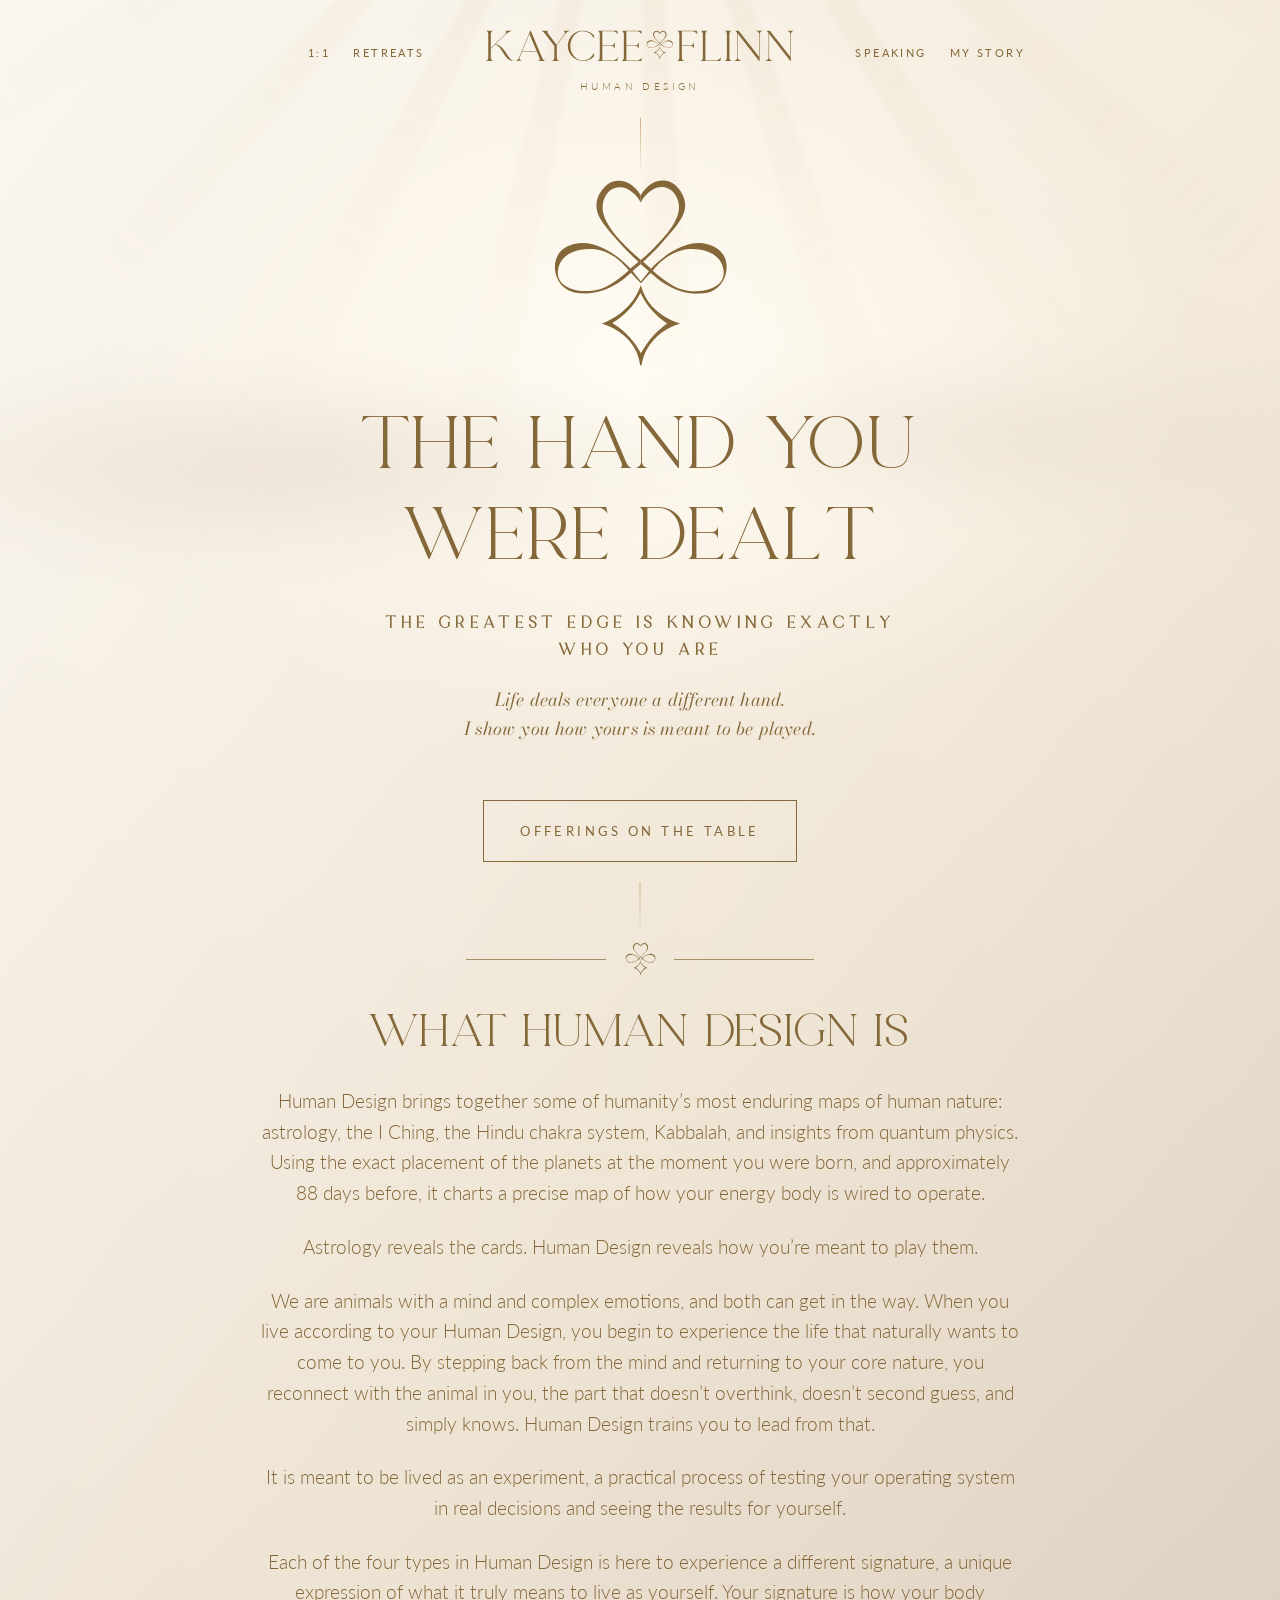
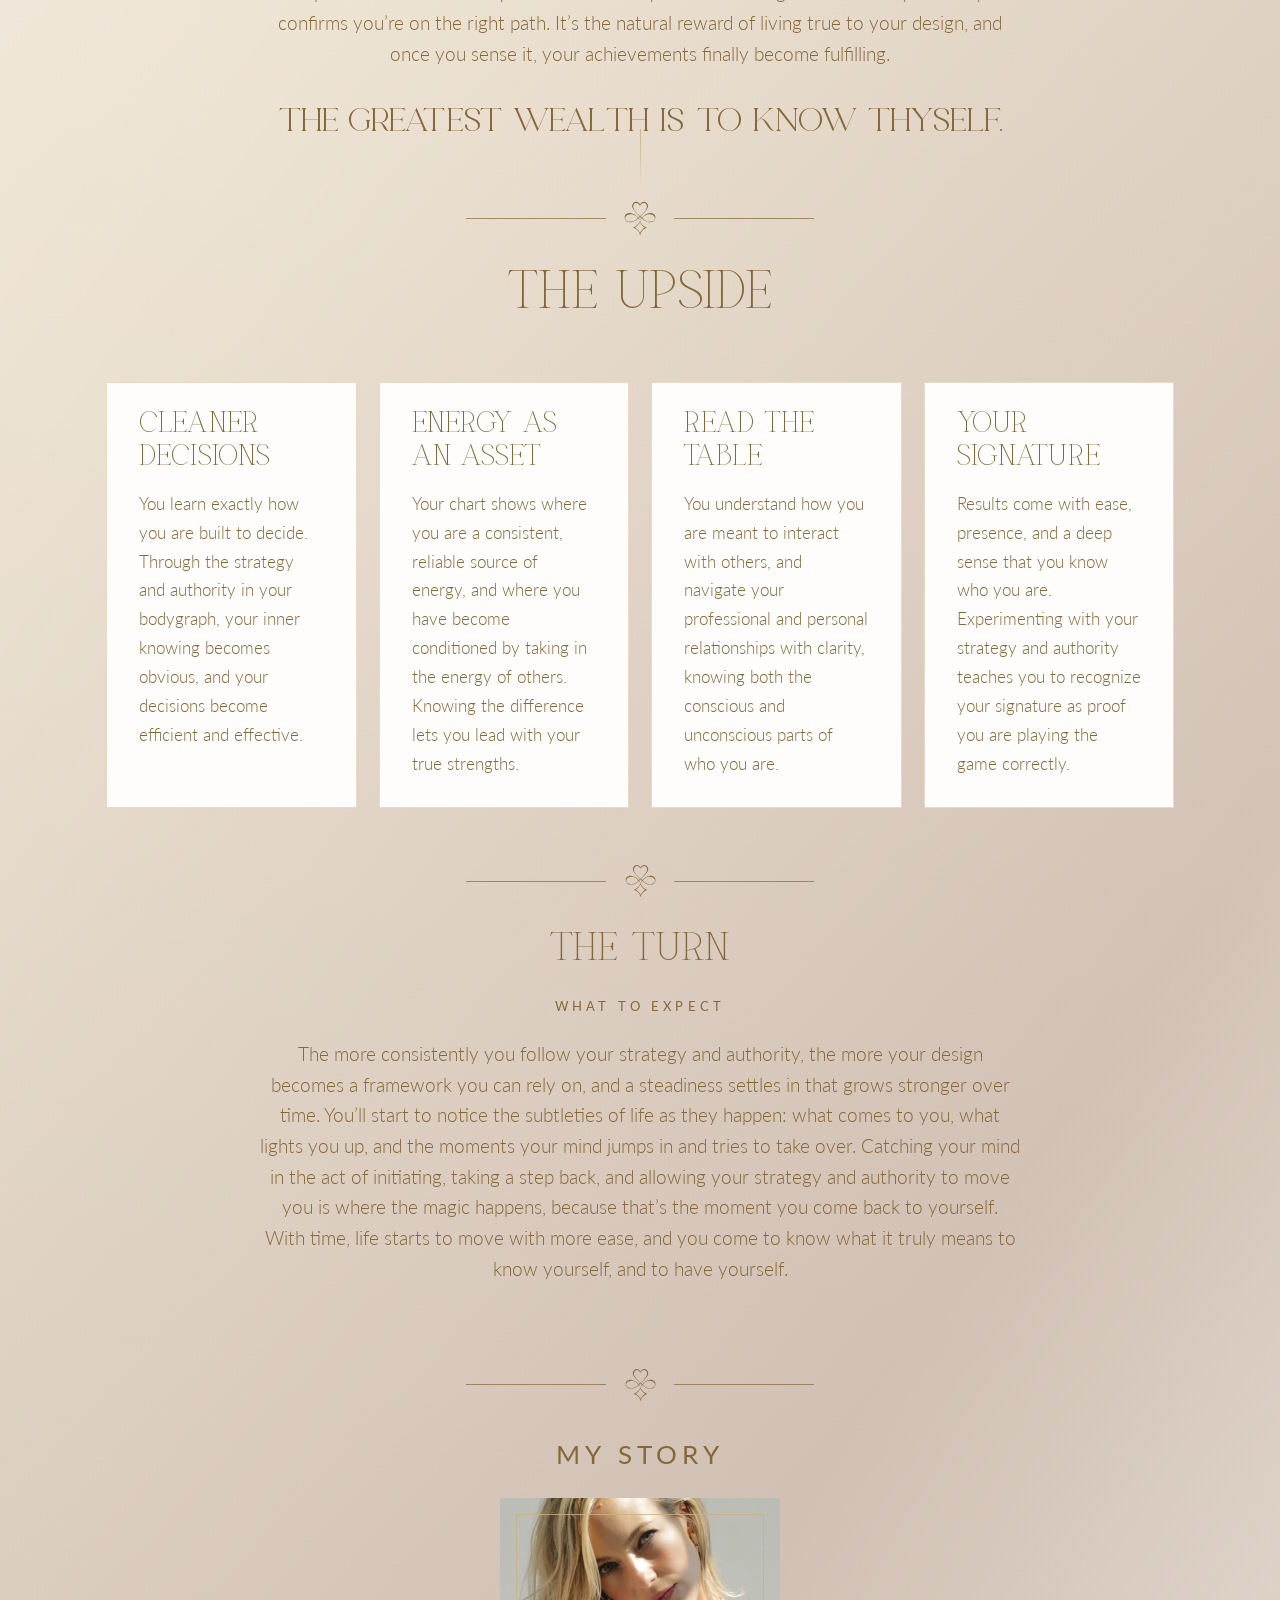
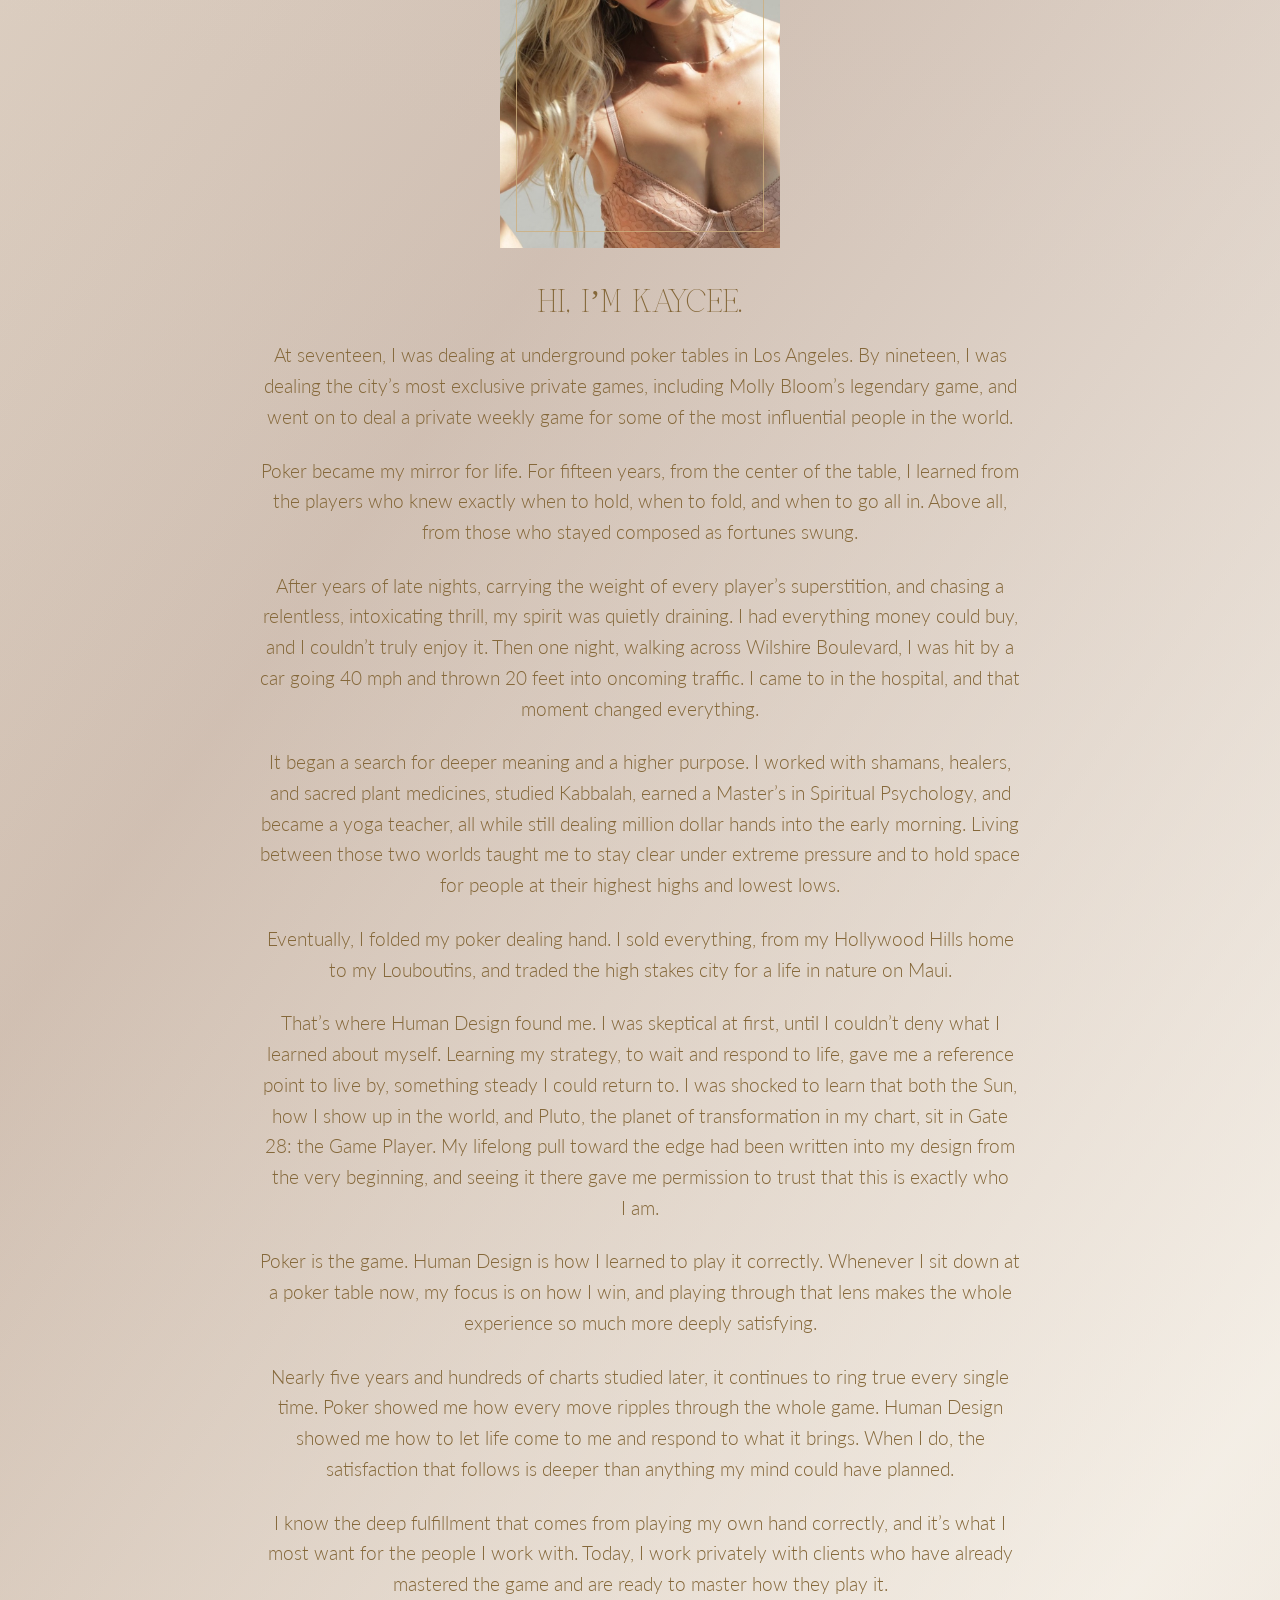
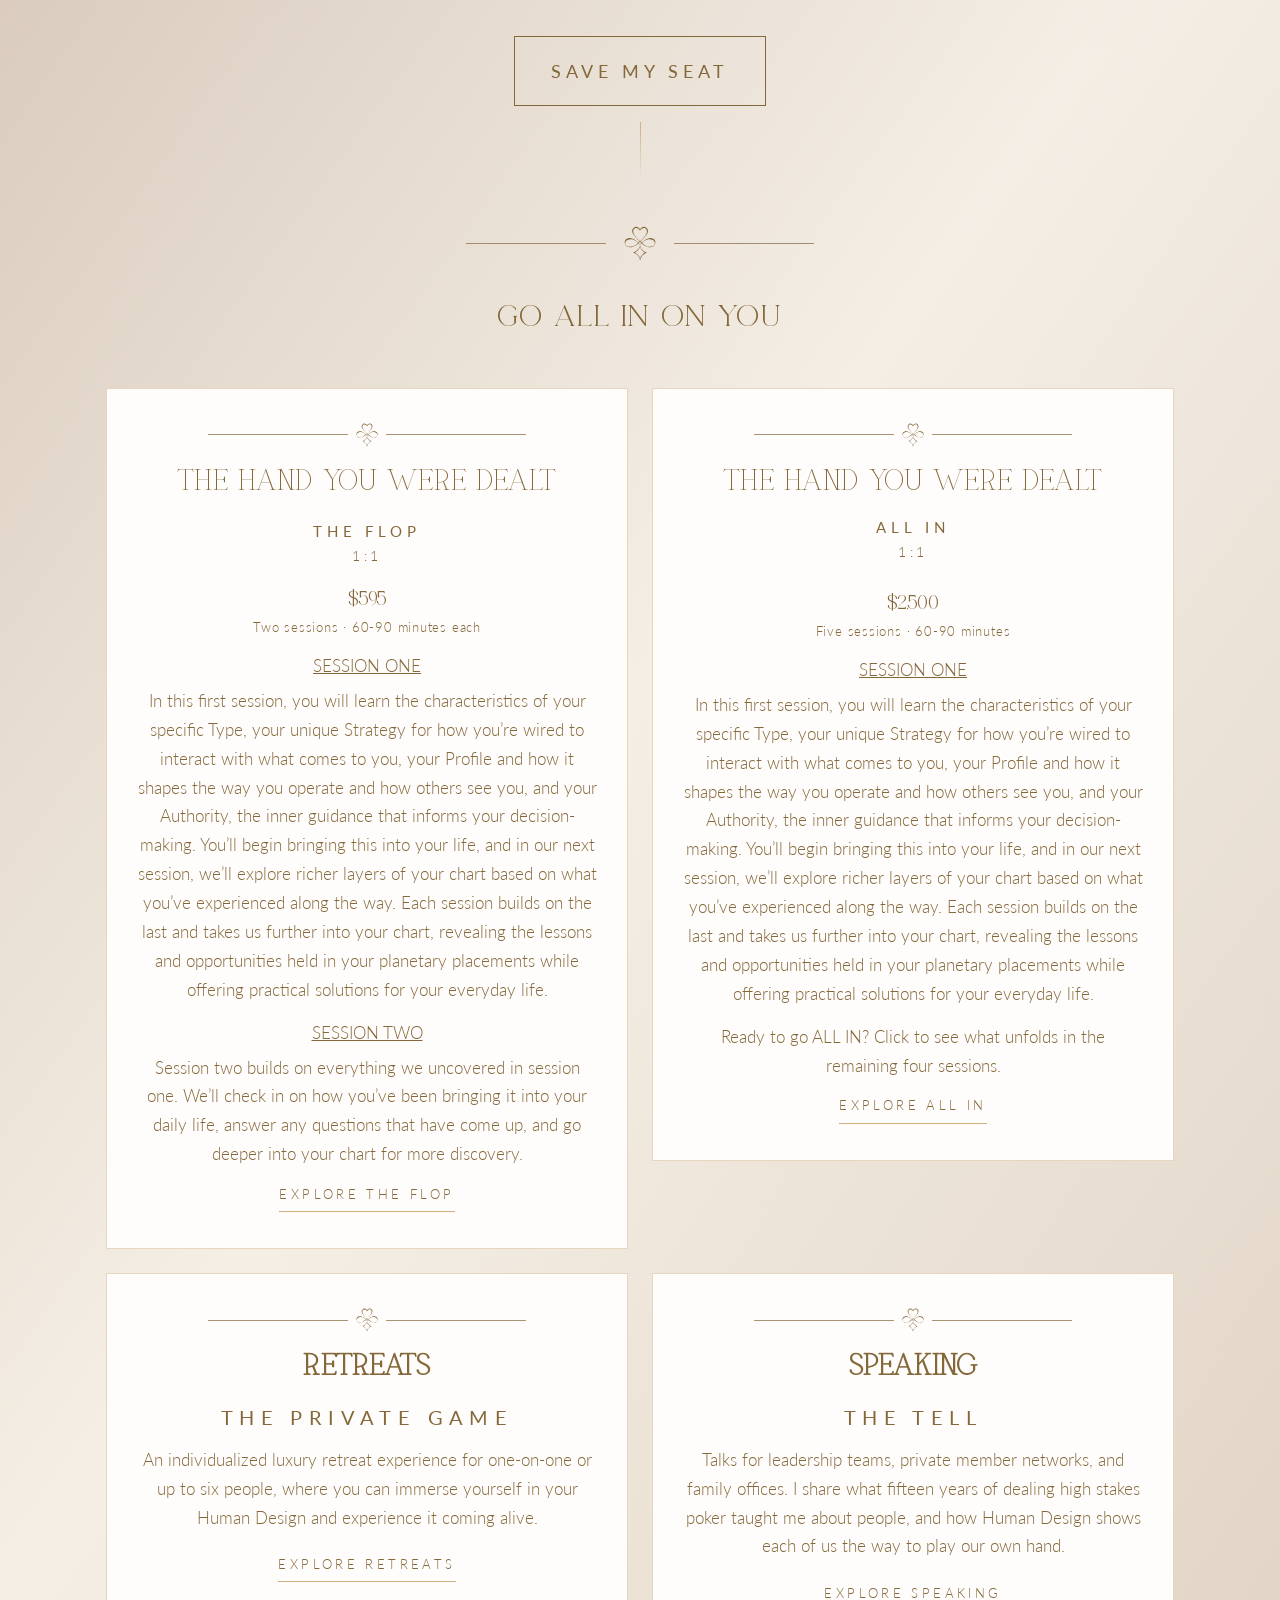
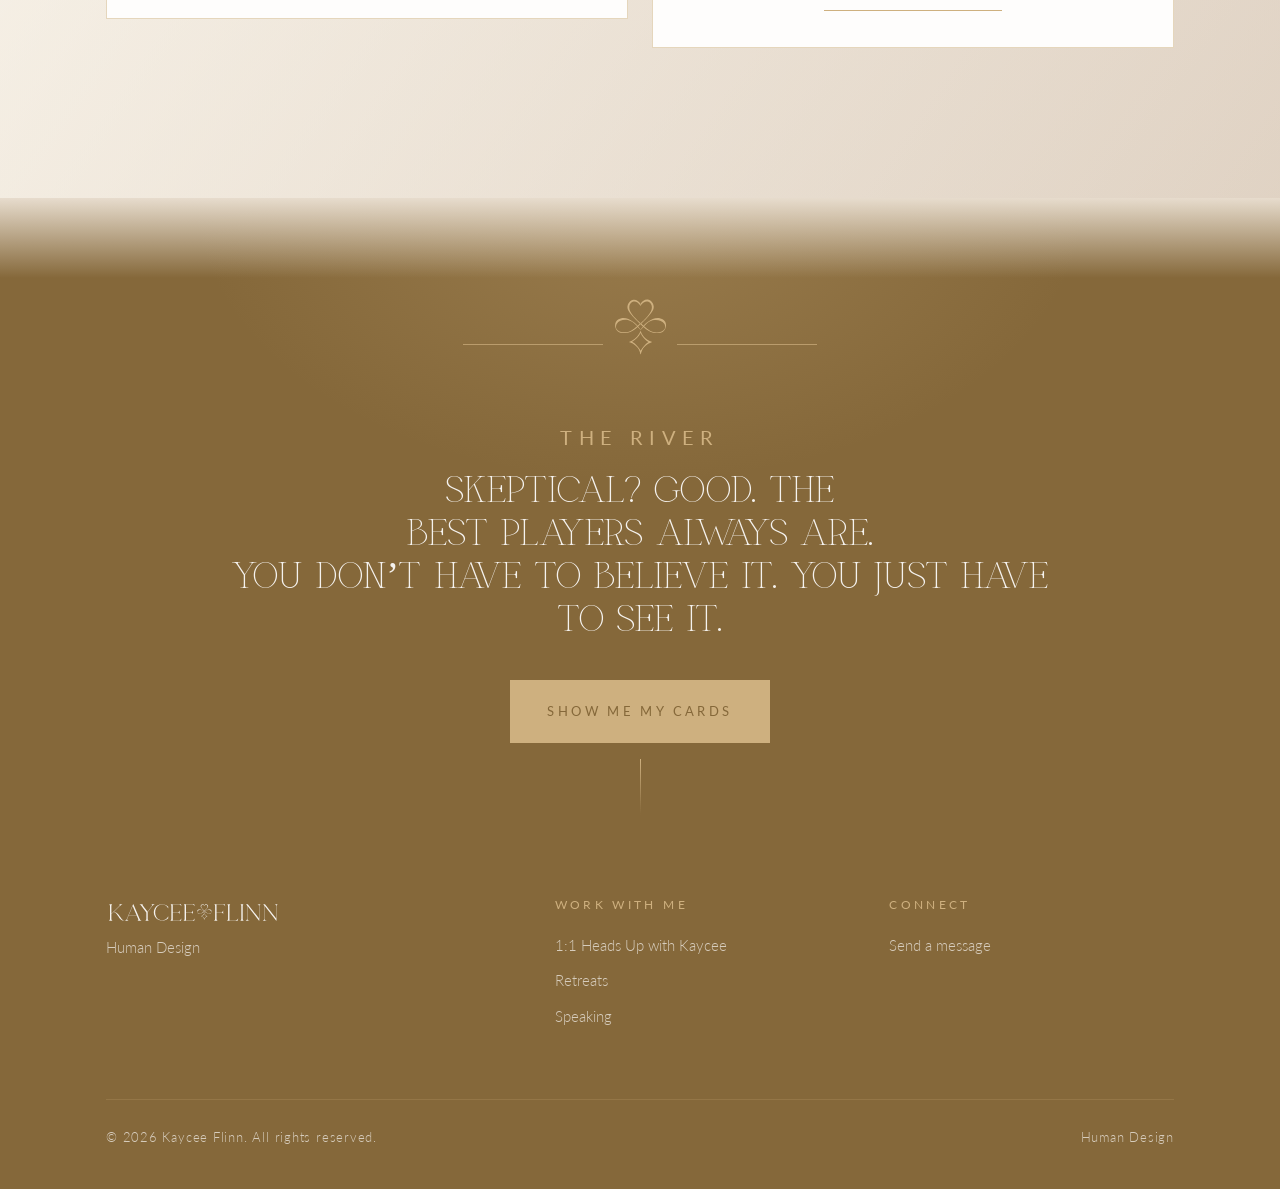
==== commit df0eed8c: "Add decorative fading line above hero icon and upside section, tighten homepage spacing - Add reusab" ====
--- a/index.html
+++ b/index.html
@@ -44,7 +44,8 @@
   <!-- HERO -->
   <section class="hero" aria-label="Introduction">
     <div class="hero-inner">
-      <span class="icon-mark" aria-hidden="true" style="margin-top:62px"></span>
+      <span class="header-line" aria-hidden="true" style="margin:28px auto 2px"></span>
+      <span class="icon-mark" aria-hidden="true" style="margin-top:0"></span>
       <h1 style="font-size:clamp(38px, 5.8vw, 82px)"><span class="all-in">THE HAND YOU WERE DEALT</span></h1>
       <span class="eyebrow" style="font-size:16px">The Greatest Edge Is Knowing Exactly<br>Who You Are</span>
       <p class="lead" style="font-size:clamp(18px, 1.4vw, 21px)">Life deals everyone a different hand.<br>I show you how yours is meant to be played.</p>
@@ -72,10 +73,11 @@
   </section>
 
   <!-- WHAT CHANGES -->
-  <section class="section" style="padding-top:40px;padding-bottom:30px">
+  <section class="section" style="padding-top:0;margin-top:-90px;padding-bottom:30px">
     <div class="wrap">
       <div class="center">
         <div class="narrow reveal">
+          <span class="header-line" aria-hidden="true" style="margin:0 auto 16px"></span>
           <div class="ornament ornament-wide"><span class="icon-mark" aria-hidden="true"></span></div>
           <h2 style="text-transform:uppercase;font-size:clamp(36px, 4.2vw, 58px)">The upside</h2>
         </div>
@@ -135,6 +137,7 @@
         <p>Nearly five years and hundreds of charts studied later, it continues to ring true every single time. Poker showed me how every move ripples through the whole game. Human Design showed me how to let life come to me and respond to what it brings. When I do, the satisfaction that follows is deeper than anything my mind could have planned.</p>
         <p>I know the deep fulfillment that comes from playing my own hand correctly, and it’s what I most want for the people I work with. Today, I work privately with clients who have already mastered the game and are ready to master how they play it.</p>
         <div class="btn-row"><a class="btn ghost" href="all-in.html" style="font-size:18px">SAVE MY SEAT</a></div>
+        <span class="header-line" aria-hidden="true" style="margin:16px auto 0"></span>
       </div>
     </div>
   </section>
@@ -205,6 +208,7 @@
       <span class="eyebrow" style="display:block;font-size:20px;margin-bottom:18px">The River</span>
       <h2 style="text-transform:uppercase;font-size:clamp(24px, 3vw, 40px)">Skeptical? Good. The best players always are.<br>You don’t have to believe it. You just have to see it.</h2>
       <div class="btn-row"><a class="btn gold" href="contact.html" data-book>SHOW ME MY CARDS</a></div>
+      <span class="header-line" aria-hidden="true" style="margin:16px auto 0"></span>
     </div>
   </section>
 
--- a/assets/styles.css
+++ b/assets/styles.css
@@ -187,6 +187,7 @@
 }
 .site-header .wrap { display: grid; grid-template-columns: 1fr auto 1fr; align-items: center; gap: 24px; }
 .brand { grid-column: 2; justify-self: center; display: flex; flex-direction: column; align-items: center; gap: 4px; color: var(--gold-deep); text-decoration: none; line-height: normal; }
+.header-line { display: block; width: 1px; height: 56px; background: linear-gradient(to bottom, var(--gold), transparent); }
 .brand-mark {
   display: block;
   height: 62px; width: auto; aspect-ratio: 1355.1 / 263.7;
@@ -293,7 +294,7 @@
 .curtain-edge.right { right: 0; transform: scaleX(-1); }
 
 .hero-inner { position: relative; z-index: 1; max-width: 940px; padding: 0 var(--gutter); }
-.hero .icon-mark { width: clamp(88px, 10vw, 126px); color: var(--gold-deep); margin: 20px auto 24px; }
+.hero .icon-mark { width: clamp(130px, 14vw, 180px); color: var(--gold-deep); margin: 20px auto 24px; }
 .hero h1 { color: var(--burgundy); margin-bottom: 26px; }
 .hero h1 .all-in {
   font-family: var(--font-logo); letter-spacing: .04em; color: var(--gold-deep);
